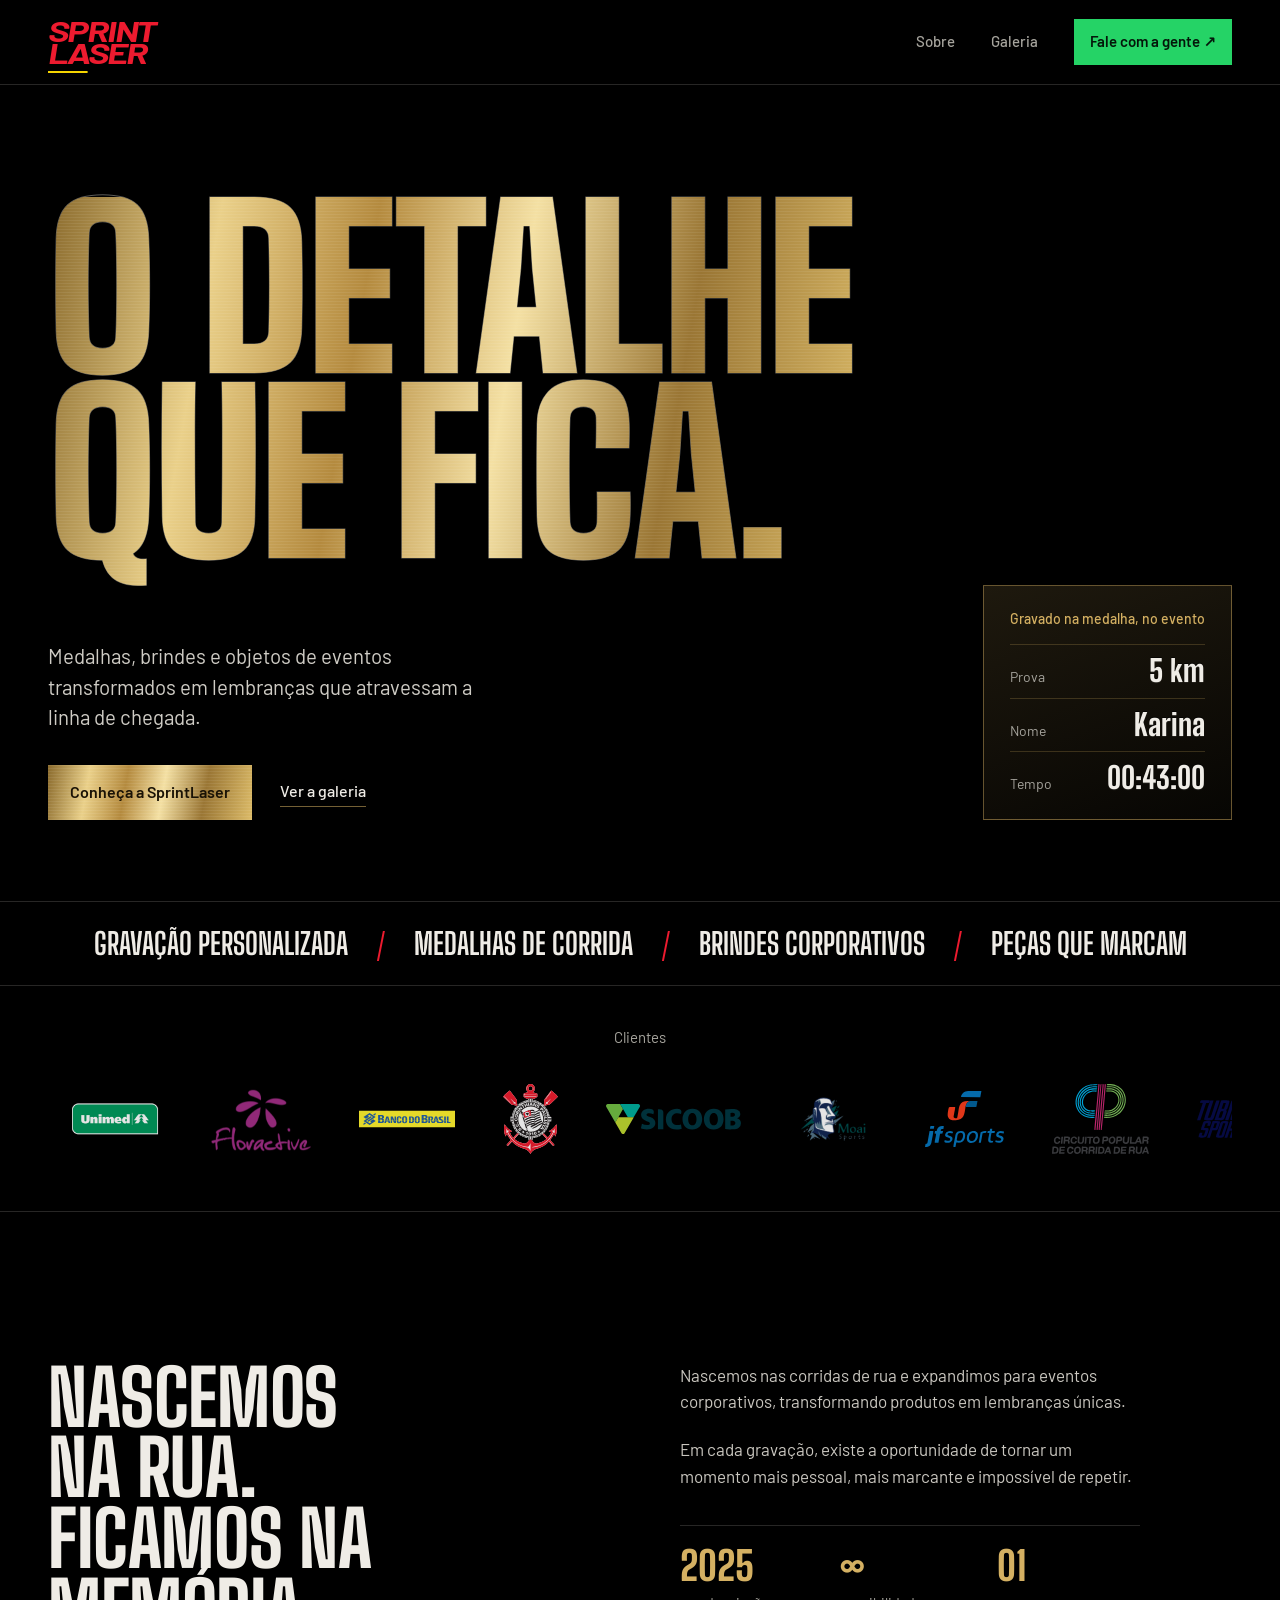
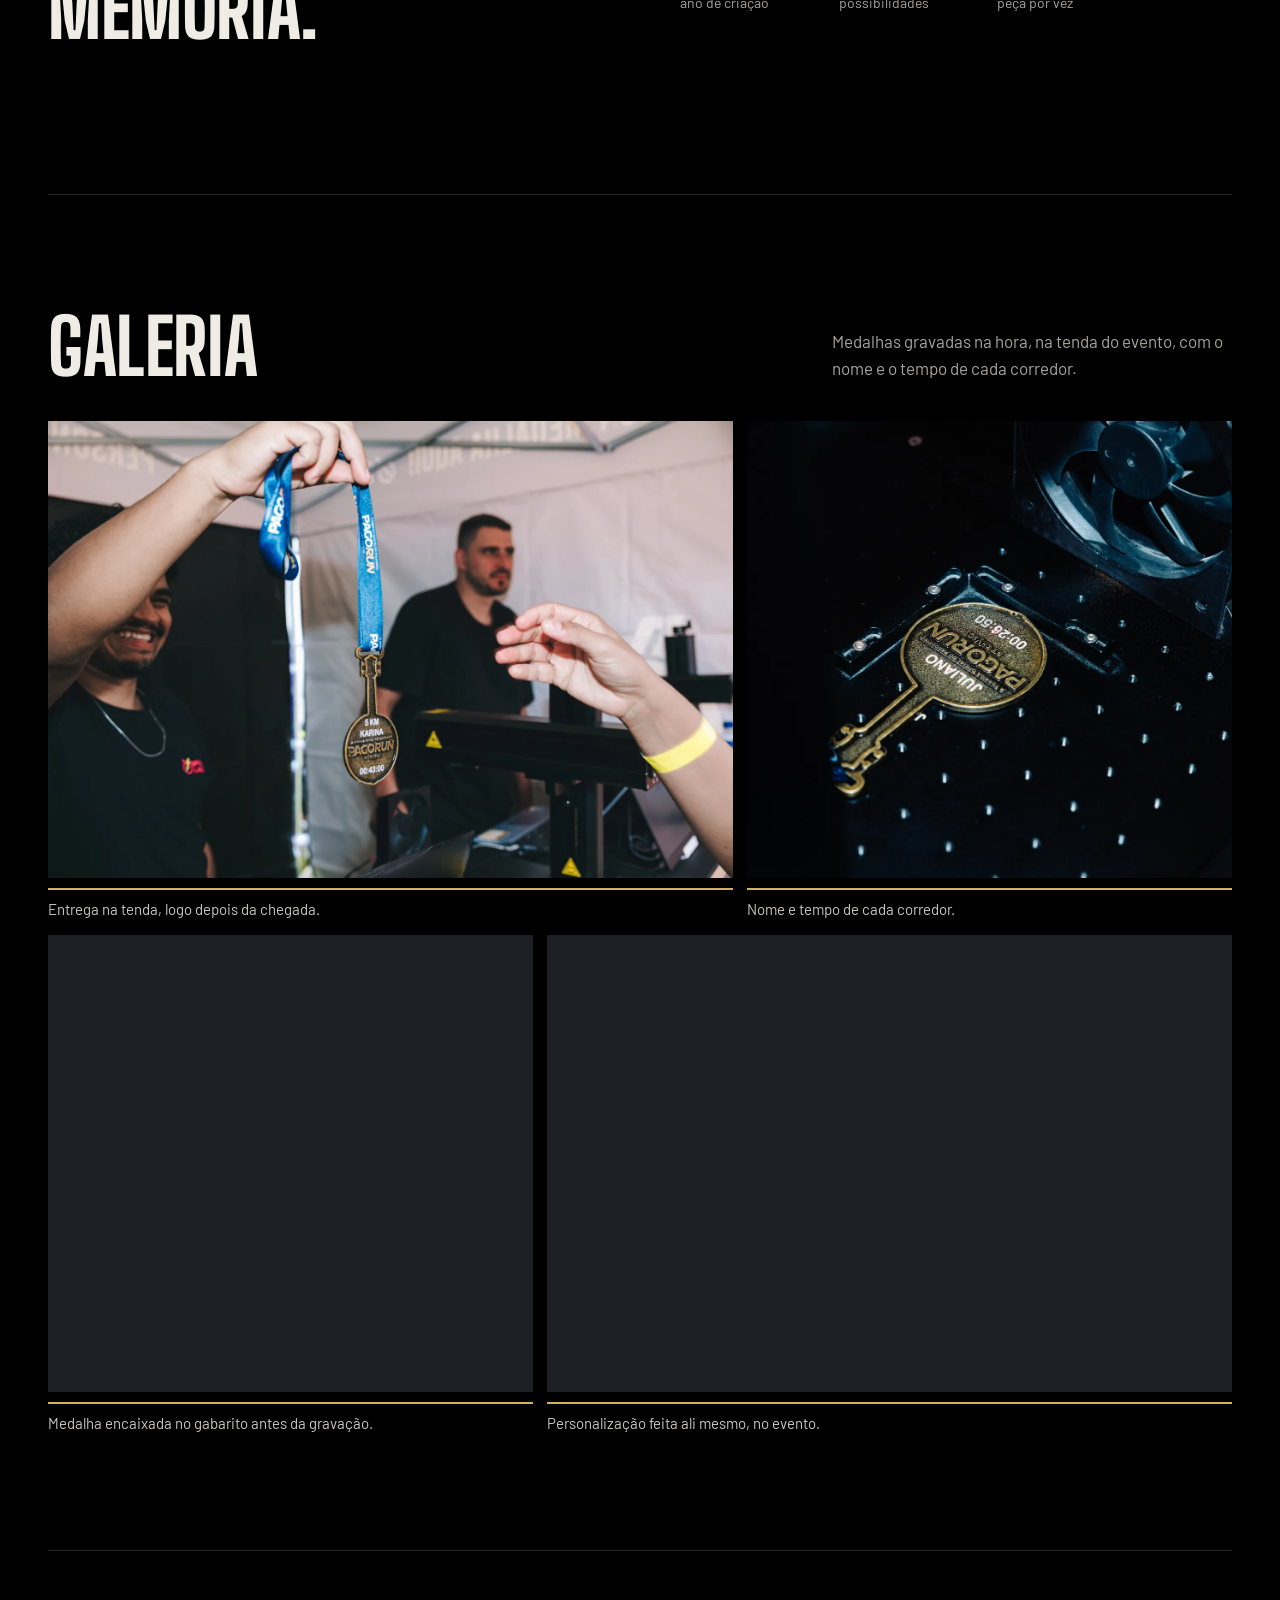
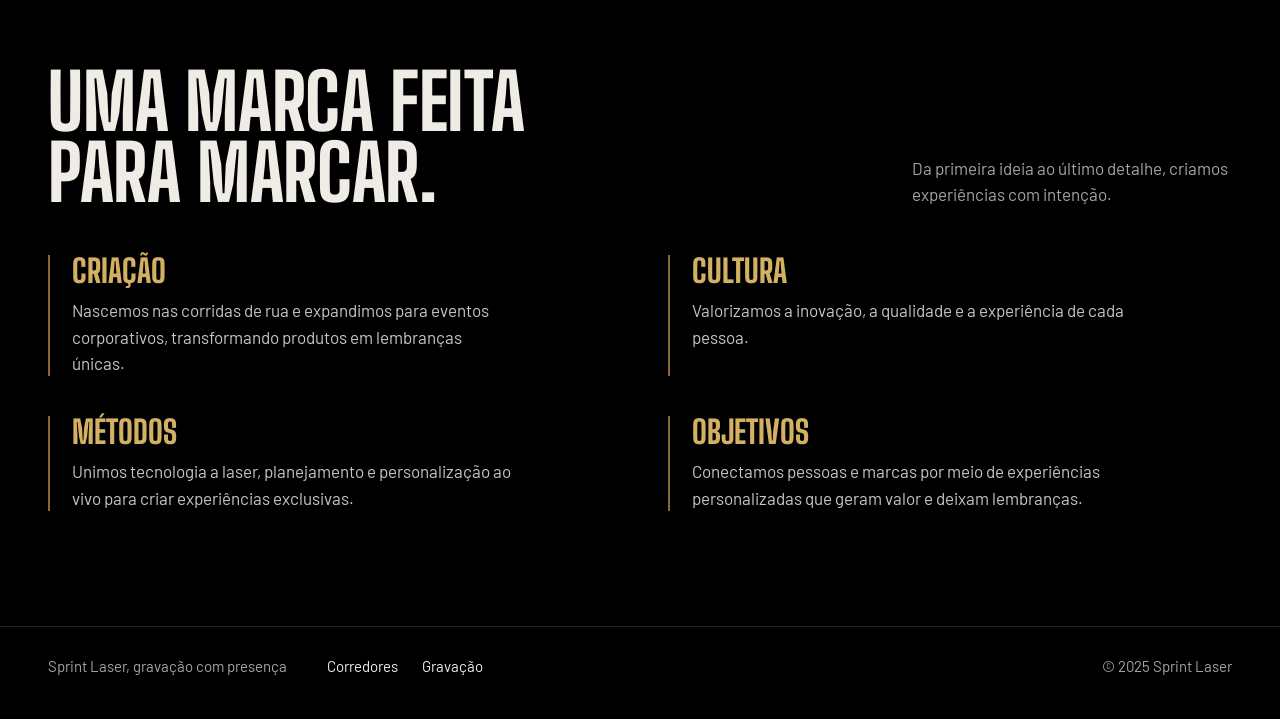
==== index.html @ 28b239d6 "Redesign visual do index com galeria e fundo de fotos - Nova direção visual (metal gravado, laser) c" ====
<!doctype html>
<html lang="pt-BR">
<head>
	<meta charset="UTF-8">
	<meta name="viewport" content="width=device-width, initial-scale=1.0">
	<title>Sprint Laser | Gravação que marca</title>
	<meta name="description" content="Gravação a laser para medalhas, brindes e eventos.">
	<meta name="theme-color" content="#000000">
	<link rel="preconnect" href="https://fonts.googleapis.com">
	<link rel="preconnect" href="https://fonts.gstatic.com" crossorigin>
	<link href="https://fonts.googleapis.com/css2?family=Barlow:ital,wght@0,400;0,500;0,600;1,700&family=Big+Shoulders+Display:wght@700;800;900&display=swap" rel="stylesheet">
	<link rel="stylesheet" href="assets/css/index.css">
</head>
<body>
	<div class="backdrop" aria-hidden="true">
		<img src="assets/img/galeria/03_sprint.webp" srcset="assets/img/galeria/03_sprint-800.webp 800w, assets/img/galeria/03_sprint.webp 1600w" sizes="100vw" alt="" fetchpriority="high">
		<img src="assets/img/galeria/01_sprint.webp" srcset="assets/img/galeria/01_sprint-800.webp 800w, assets/img/galeria/01_sprint.webp 1600w" sizes="100vw" alt="" fetchpriority="low">
		<img src="assets/img/galeria/02_sprint.webp" srcset="assets/img/galeria/02_sprint-800.webp 800w, assets/img/galeria/02_sprint.webp 1600w" sizes="100vw" alt="" fetchpriority="low">
		<img src="assets/img/galeria/04_sprint.webp" srcset="assets/img/galeria/04_sprint-800.webp 800w, assets/img/galeria/04_sprint.webp 1600w" sizes="100vw" alt="" fetchpriority="low">
	</div>

	<div class="page">
		<div class="topbar-wrap">
			<header class="shell topbar">
				<a class="brand" href="#top" aria-label="Sprint Laser"><span class="brand-name">SPRINT<br>LASER</span></a>
				<nav class="nav" aria-label="Navegação principal">
					<a href="#processo" class="nav-sobre">Sobre</a>
					<a href="#galeria">Galeria</a>
					<a href="https://wa.me/5511939107205?text=Ol%C3%A1%2C%20gostaria%20de%20conhecer%20melhor%20os%20servi%C3%A7os%20da%20Sprint%20Laser." class="nav-cta" target="_blank" rel="noopener noreferrer">Fale com a gente <span>↗</span></a>
				</nav>
			</header>
		</div>

		<main id="top">
			<section class="shell hero">
				<h1 class="etch">
					<span class="etch-base">O detalhe<br>que fica.</span>
					<span class="etch-fill" aria-hidden="true">O detalhe<br>que fica.</span>
					<span class="etch-beam" aria-hidden="true"></span>
				</h1>
				<div class="hero-text">
					<p class="hero-copy">Medalhas, brindes e objetos de eventos transformados em lembranças que atravessam a linha de chegada.</p>
					<div class="hero-actions">
						<a class="button" href="#processo">Conheça a SprintLaser</a>
						<a class="text-link" href="#galeria">Ver a galeria</a>
					</div>
				</div>
				<figure class="plate">
					<figcaption>Gravado na medalha, no evento</figcaption>
					<dl>
						<div><dt>Prova</dt><dd>5 km</dd></div>
						<div><dt>Nome</dt><dd>Karina</dd></div>
						<div><dt>Tempo</dt><dd>00:43:00</dd></div>
					</dl>
				</figure>
			</section>

			<div class="ticker" aria-hidden="true">
				<span>Gravação personalizada</span><b>/</b><span>Medalhas de corrida</span><b>/</b><span>Brindes corporativos</span><b>/</b><span>Peças que marcam</span>
			</div>

			<section class="partners" aria-label="Clientes Sprint Laser">
				<div class="shell">
					<p class="partners-label">Clientes</p>
					<div class="partner-list" data-partners-track>
						<img src="assets/Unimed.png" alt="Unimed">
						<img src="assets/Floractive.png" alt="Floractive">
						<img src="assets/Banco do Brasil.svg" alt="Banco do Brasil">
						<img src="assets/Corinthians.svg" alt="Corinthians">
						<img src="assets/Sicoob.svg" alt="Sicoob">
						<img src="assets/Moai Sports.png" alt="Moai Sports">
						<img src="assets/JF SPORTS.svg" alt="JF Sports">
						<img src="assets/CIRCUITO POPULAR.svg" alt="Circuito Popular de Rua">
						<img src="assets/TUBIG SPORTS.svg" alt="TUBIG Sports">
						<img src="assets/SONDA.svg" alt="Sonda">
					</div>
				</div>
			</section>

			<section class="shell intro" id="processo">
				<div><h2>Nascemos na rua. Ficamos na memória.</h2></div>
				<div class="intro-text"><p>Nascemos nas corridas de rua e expandimos para eventos corporativos, transformando produtos em lembranças únicas.</p><p>Em cada gravação, existe a oportunidade de tornar um momento mais pessoal, mais marcante e impossível de repetir.</p><div class="specs"><div><strong>2025</strong><span>ano de criação</span></div><div><strong>∞</strong><span>possibilidades</span></div><div><strong>01</strong><span>peça por vez</span></div></div></div>
			</section>

			<section class="shell gallery" id="galeria" aria-labelledby="galeria-titulo">
				<div class="gallery-heading">
					<h2 id="galeria-titulo">Galeria</h2>
					<p>Medalhas gravadas na hora, na tenda do evento, com o nome e o tempo de cada corredor.</p>
				</div>
				<ul class="gallery-grid">
					<li class="gallery-item">
						<figure>
							<div class="frame"><img src="assets/img/galeria/01_sprint.webp" srcset="assets/img/galeria/01_sprint-800.webp 800w, assets/img/galeria/01_sprint.webp 1600w" sizes="(max-width: 720px) 100vw, (max-width: 960px) 50vw, 720px" width="1600" height="1067" loading="lazy" decoding="async" alt="Pessoa sorri e ergue uma medalha da Pagorun gravada com 5 km, o nome Karina e o tempo 00:43:00, enquanto outra mão se estende para recebê-la na tenda de gravação"></div>
							<figcaption>Entrega na tenda, logo depois da chegada.</figcaption>
						</figure>
					</li>
					<li class="gallery-item">
						<figure>
							<div class="frame"><img src="assets/img/galeria/02_sprint.webp" srcset="assets/img/galeria/02_sprint-800.webp 800w, assets/img/galeria/02_sprint.webp 1600w" sizes="(max-width: 720px) 100vw, (max-width: 960px) 50vw, 520px" width="1600" height="1067" loading="lazy" decoding="async" alt="Medalha dourada da Pagorun gravada com o nome Juliano e o tempo de prova, fixada sobre a mesa preta da máquina de gravação a laser"></div>
							<figcaption>Nome e tempo de cada corredor.</figcaption>
						</figure>
					</li>
					<li class="gallery-item">
						<figure>
							<div class="frame"><img src="assets/img/galeria/03_sprint.webp" srcset="assets/img/galeria/03_sprint-800.webp 800w, assets/img/galeria/03_sprint.webp 1600w" sizes="(max-width: 720px) 100vw, (max-width: 960px) 50vw, 520px" width="1600" height="1067" loading="lazy" decoding="async" alt="Mãos encaixam uma medalha da Pagorun no gabarito da máquina de gravação a laser"></div>
							<figcaption>Medalha encaixada no gabarito antes da gravação.</figcaption>
						</figure>
					</li>
					<li class="gallery-item">
						<figure>
							<div class="frame"><img src="assets/img/galeria/04_sprint.webp" srcset="assets/img/galeria/04_sprint-800.webp 800w, assets/img/galeria/04_sprint.webp 1600w" sizes="(max-width: 720px) 100vw, (max-width: 960px) 50vw, 720px" width="1600" height="1067" loading="lazy" decoding="async" alt="Pessoa sorrindo mostra para a câmera uma medalha da Pagorun gravada com 5 km e Niver Juh, em frente à tenda de personalização de medalhas"></div>
							<figcaption>Personalização feita ali mesmo, no evento.</figcaption>
						</figure>
					</li>
				</ul>
			</section>

			<section class="shell values" id="cultura">
				<div class="values-heading"><div><h2>Uma marca feita<br>para marcar.</h2></div><p>Da primeira ideia ao último detalhe, criamos experiências com intenção.</p></div>
				<div class="values-grid">
					<article class="value-item"><h3>Criação</h3><p>Nascemos nas corridas de rua e expandimos para eventos corporativos, transformando produtos em lembranças únicas.</p></article>
					<article class="value-item"><h3>Cultura</h3><p>Valorizamos a inovação, a qualidade e a experiência de cada pessoa.</p></article>
					<article class="value-item"><h3>Métodos</h3><p>Unimos tecnologia a laser, planejamento e personalização ao vivo para criar experiências exclusivas.</p></article>
					<article class="value-item"><h3>Objetivos</h3><p>Conectamos pessoas e marcas por meio de experiências personalizadas que geram valor e deixam lembranças.</p></article>
				</div>
			</section>
		</main>

		<footer id="contato"><div class="shell"><div class="footer-main"><span>Sprint Laser, gravação com presença</span><nav class="footer-nav" aria-label="Outras páginas"><a href="cadastro.html">Corredores</a><a href="gravador.html">Gravação</a></nav></div><span>© 2025 Sprint Laser</span></div></footer>
	</div>
	<script>
		const partnersTrack = document.querySelector("[data-partners-track]");
		let partnerScroll = 0;

		const movePartners = () => {
			if (partnersTrack.scrollWidth > partnersTrack.clientWidth) {
				partnerScroll += 0.08;
				if (partnerScroll >= partnersTrack.scrollWidth - partnersTrack.clientWidth) partnerScroll = 0;
				partnersTrack.scrollLeft = partnerScroll;
			}
			requestAnimationFrame(movePartners);
		};

		movePartners();
	</script>
</body>
</html>
---- assets/css/index.css ----
/* Estilos exclusivos do index.html (cadastro.html e gravador.html têm CSS próprio). */
:root {
	--black: #000000;
	--steel: #1d2024;
	--paper: #efece6;
	--muted: #a6a49d;
	--line: rgba(239, 236, 230, 0.16);
	--brass: #d4b062;
	--brass-deep: #8a6a2c;
	--laser: #ed1b2f;
	--signal: #f5d400;
	--whatsapp: #25d366;

	--display: "Big Shoulders Display", "Arial Narrow", sans-serif;
	--body: "Barlow", system-ui, sans-serif;

	--brass-metal:
		repeating-linear-gradient(0deg, rgba(255, 255, 255, .07) 0 1px, transparent 1px 3px),
		linear-gradient(100deg, #8a6a2c 0%, #ead089 20%, #b48a3e 38%, #f4e0a3 56%, #9a7634 76%, #dcbb68 100%);

	--header-h: 84px;
	--gutter: clamp(16px, 4vw, 48px);
}

* { box-sizing: border-box; }
html { scroll-behavior: smooth; scroll-padding-top: var(--header-h); }
body {
	margin: 0;
	background: var(--black);
	color: var(--paper);
	font-family: var(--body);
	font-size: 17px;
	line-height: 1.55;
	overflow-x: hidden;
	-webkit-font-smoothing: antialiased;
}
img { display: block; max-width: 100%; }
a { color: inherit; text-decoration: none; }
:focus-visible { outline: 2px solid var(--brass); outline-offset: 4px; }
.shell { width: min(1240px, 100% - 2 * var(--gutter)); margin: 0 auto; }

/* Fundo: fotos em P&B passando devagar, com camada escura por cima */
.backdrop { inset: 0; overflow: hidden; pointer-events: none; position: fixed; z-index: 0; }
.backdrop img {
	animation: backdrop-cycle 32s linear infinite;
	filter: grayscale(1) contrast(1.08);
	height: 100%;
	inset: 0;
	object-fit: cover;
	opacity: 0;
	position: absolute;
	width: 100%;
	will-change: opacity, transform;
}
.backdrop img:nth-child(1) { animation-delay: -2s; }
.backdrop img:nth-child(2) { animation-delay: 6s; }
.backdrop img:nth-child(3) { animation-delay: 14s; }
.backdrop img:nth-child(4) { animation-delay: 22s; }
.backdrop::after {
	background:
		linear-gradient(180deg, rgba(0, 0, 0, .55) 0%, rgba(0, 0, 0, .78) 45%, rgba(0, 0, 0, .9) 100%),
		radial-gradient(120% 80% at 70% 20%, transparent 0%, rgba(0, 0, 0, .5) 100%);
	content: "";
	inset: 0;
	position: absolute;
}
@keyframes backdrop-cycle {
	0% { opacity: 0; transform: scale(1.08); }
	6% { opacity: 1; }
	25% { opacity: 1; }
	33% { opacity: 0; transform: scale(1); }
	100% { opacity: 0; transform: scale(1); }
}
.page { position: relative; z-index: 1; }

/* Topo */
.topbar-wrap {
	backdrop-filter: blur(10px);
	-webkit-backdrop-filter: blur(10px);
	background: rgba(0, 0, 0, .62);
	border-bottom: 1px solid var(--line);
	position: sticky;
	top: 0;
	z-index: 10;
}
.topbar { align-items: center; display: flex; gap: 24px; justify-content: space-between; min-height: var(--header-h); }
.brand { align-items: center; display: flex; flex: 0 0 auto; }
.brand-name {
	color: var(--laser);
	display: block;
	font-family: var(--body);
	font-size: 28px;
	font-style: italic;
	font-weight: 700;
	letter-spacing: -.05em;
	line-height: .8;
	position: relative;
	transform: scaleX(1.32);
	transform-origin: left center;
}
.brand-name::after { background: var(--signal); bottom: -8px; content: ""; height: 2px; left: 0; position: absolute; width: 30px; }
.nav { align-items: center; display: flex; gap: clamp(16px, 3vw, 36px); }
.nav a { color: var(--muted); font-size: 15px; font-weight: 500; transition: color .2s ease; }
.nav a:hover, .nav a[aria-current="true"] { color: var(--paper); }
.nav .nav-cta {
	background: var(--whatsapp);
	color: #04170a;
	font-weight: 600;
	padding: 11px 16px;
	transition: background .2s ease;
	white-space: nowrap;
}
.nav .nav-cta:hover { background: #5ee88c; color: #04170a; }

/* Hero */
.hero {
	align-content: end;
	display: grid;
	gap: 48px clamp(32px, 6vw, 96px);
	grid-template-columns: minmax(0, 1fr) auto;
	min-height: calc(100svh - var(--header-h));
	padding: clamp(56px, 10vh, 120px) 0 clamp(56px, 9vh, 104px);
}
.etch {
	font-family: var(--display);
	font-size: clamp(64px, 24vw, 220px);
	font-weight: 900;
	letter-spacing: -.01em;
	line-height: .84;
	margin: 0;
	position: relative;
	text-transform: uppercase;
	width: fit-content;
}
.etch-base, .etch-fill { padding-bottom: .12em; }
.etch-base { -webkit-text-stroke: 1px rgba(239, 236, 230, .38); color: transparent; display: block; }
.etch-fill {
	animation: etch 1.9s .35s cubic-bezier(.65, 0, .25, 1) both;
	background: var(--brass-metal);
	-webkit-background-clip: text;
	background-clip: text;
	color: transparent;
	inset: 0;
	position: absolute;
}
.etch-beam {
	animation: beam 1.9s .35s cubic-bezier(.65, 0, .25, 1) both;
	background: var(--laser);
	bottom: -3%;
	box-shadow: 0 0 14px 2px rgba(237, 27, 47, .85), 0 0 48px 8px rgba(237, 27, 47, .35);
	left: 0;
	position: absolute;
	top: -3%;
	width: 2px;
}
@keyframes etch { from { clip-path: inset(0 100% 0 0); } to { clip-path: inset(0 0 0 0); } }
@keyframes beam {
	0% { left: 0; opacity: 0; }
	6% { opacity: 1; }
	92% { opacity: 1; }
	100% { left: 100%; opacity: 0; }
}
.hero-text { grid-column: 1; max-width: 46ch; }
.hero-copy { color: #cfccc5; font-size: clamp(18px, 1.6vw, 21px); line-height: 1.5; margin: 0; }
.hero-actions { align-items: center; display: flex; flex-wrap: wrap; gap: 14px 28px; margin-top: 32px; }
.button {
	background: var(--brass-metal);
	color: #1a1306;
	display: inline-flex;
	font-size: 16px;
	font-weight: 600;
	padding: 15px 22px;
	transition: filter .2s ease;
}
.button:hover { filter: brightness(1.12); }
.text-link {
	border-bottom: 1px solid rgba(212, 176, 98, .55);
	color: var(--paper);
	font-size: 16px;
	font-weight: 500;
	padding-bottom: 2px;
	transition: border-color .2s ease;
}
.text-link:hover { border-color: var(--brass); }

/* Placa: exemplo do que vai gravado na medalha */
.plate {
	align-self: end;
	background: linear-gradient(160deg, rgba(212, 176, 98, .14), rgba(212, 176, 98, .03));
	border: 1px solid rgba(212, 176, 98, .45);
	grid-column: 2;
	grid-row: 1 / span 2;
	margin: 0;
	min-width: 230px;
	padding: 22px 26px 24px;
}
.plate figcaption { color: var(--brass); font-size: 14px; font-weight: 500; margin-bottom: 14px; }
.plate dl { display: grid; gap: 10px; margin: 0; }
.plate div { align-items: baseline; border-top: 1px solid rgba(212, 176, 98, .22); display: flex; justify-content: space-between; gap: 24px; padding-top: 10px; }
.plate dt { color: var(--muted); font-size: 14px; }
.plate dd {
	font-family: var(--display);
	font-size: 30px;
	font-variant-numeric: tabular-nums;
	font-weight: 800;
	line-height: 1;
	margin: 0;
	text-shadow: 0 1px 0 rgba(255, 255, 255, .08), 0 -1px 0 rgba(0, 0, 0, .7);
}

/* Faixa */
.ticker {
	background: rgba(0, 0, 0, .55);
	border-bottom: 1px solid var(--line);
	border-top: 1px solid var(--line);
	color: var(--paper);
	display: flex;
	flex-wrap: wrap;
	font-family: var(--display);
	font-size: clamp(20px, 2.4vw, 30px);
	font-weight: 700;
	gap: 6px 28px;
	justify-content: center;
	padding: 18px var(--gutter);
	text-transform: uppercase;
}
.ticker b { color: var(--laser); font-weight: 400; }

/* Clientes */
.partners { background: rgba(0, 0, 0, .7); border-bottom: 1px solid var(--line); padding: 40px 0 36px; }
.partners-label { color: var(--muted); font-size: 15px; margin: 0 0 22px; text-align: center; }
.partner-list { align-items: center; display: flex; flex-wrap: nowrap; gap: 24px 48px; justify-content: flex-start; overflow-x: auto; padding: 0 24px 8px; scrollbar-width: none; }
.partner-list::-webkit-scrollbar { display: none; }
.partner-list img { flex: 0 0 auto; height: 70px; max-width: 210px; mix-blend-mode: screen; object-fit: contain; opacity: .9; width: auto; }
.partner-list img:first-child,
.partner-list img:nth-child(3) { height: 96px; }
.partner-list img:nth-child(5) { height: 30px; }
.partner-list img:nth-child(6) { height: 88px; }
.partner-list img:nth-child(7) { height: 56px; }
.partner-list img:nth-child(9) { height: 46px; }
.partner-list img:nth-child(10) { height: 44px; }

/* Títulos de seção */
h2 {
	font-family: var(--display);
	font-size: clamp(44px, 6vw, 84px);
	font-weight: 800;
	letter-spacing: -.005em;
	line-height: .92;
	margin: 0;
	text-transform: uppercase;
}

/* Sobre */
.intro { display: grid; gap: 40px 80px; grid-template-columns: 1fr 1fr; padding: clamp(80px, 12vw, 150px) 0; }
.intro h2 { max-width: 9ch; }
.intro-text { color: #c9c6bf; max-width: 46ch; }
.intro-text p { margin: 0 0 22px; }
.specs { border-top: 1px solid var(--line); display: grid; gap: 16px; grid-template-columns: repeat(3, 1fr); margin-top: 36px; padding-top: 20px; }
.specs strong { color: var(--brass); display: block; font-family: var(--display); font-size: 40px; font-weight: 800; line-height: 1; }
.specs span { color: var(--muted); display: block; font-size: 14px; margin-top: 6px; }

/* Galeria */
.gallery { border-top: 1px solid var(--line); padding: clamp(64px, 9vw, 120px) 0; }
.gallery-heading { align-items: end; display: flex; flex-wrap: wrap; gap: 16px 48px; justify-content: space-between; margin-bottom: 40px; }
.gallery-heading p { color: var(--muted); margin: 0; max-width: 40ch; }
.gallery-grid { display: grid; gap: 14px; grid-template-columns: repeat(12, 1fr); list-style: none; margin: 0; padding: 0; }
.gallery-item { margin: 0; }
.gallery-item:nth-child(1), .gallery-item:nth-child(4) { grid-column: span 7; }
.gallery-item:nth-child(2), .gallery-item:nth-child(3) { grid-column: span 5; }
.gallery-item .frame { aspect-ratio: 3 / 2; background: var(--steel); overflow: hidden; }
.gallery-item:nth-child(2) .frame, .gallery-item:nth-child(3) .frame { aspect-ratio: auto; height: 100%; }
.gallery-item figure { display: grid; grid-template-rows: 1fr auto; height: 100%; margin: 0; }
.gallery-item img { height: 100%; object-fit: cover; width: 100%; }
.gallery-item figcaption { border-top: 2px solid var(--brass); color: #c9c6bf; font-size: 15px; margin-top: 10px; padding-top: 8px; }

/* Valores */
.values { border-top: 1px solid var(--line); padding: clamp(64px, 9vw, 120px) 0; }
.values-heading { align-items: end; display: flex; flex-wrap: wrap; gap: 16px 48px; justify-content: space-between; margin-bottom: 48px; }
.values-heading p { color: var(--muted); margin: 0; max-width: 32ch; }
.values-grid { display: grid; gap: 40px 56px; grid-template-columns: repeat(2, 1fr); }
.value-item { border-left: 2px solid var(--brass-deep); padding-left: 22px; }
.value-item h3 { color: var(--brass); font-family: var(--display); font-size: 32px; font-weight: 800; line-height: 1; margin: 0 0 10px; text-transform: uppercase; }
.value-item p { color: #c9c6bf; margin: 0; max-width: 44ch; }

/* Rodapé */
footer { background: rgba(0, 0, 0, .82); border-top: 1px solid var(--line); color: var(--muted); font-size: 15px; padding: 28px 0 40px; }
footer .shell { align-items: center; display: flex; flex-wrap: wrap; gap: 16px 32px; justify-content: space-between; }
.footer-main { align-items: center; display: flex; flex-wrap: wrap; gap: 14px 40px; }
.footer-nav { display: flex; gap: 24px; }
.footer-nav a { color: var(--paper); transition: color .2s ease; }
.footer-nav a:hover { color: var(--brass); }

/* Tablet */
@media (max-width: 960px) {
	.hero { grid-template-columns: 1fr; }
	.plate { grid-column: 1; grid-row: auto; justify-self: start; }
	.gallery-item:nth-child(n) { grid-column: span 6; }
	.gallery-item:nth-child(n) .frame { aspect-ratio: 4 / 5; height: auto; }
}

/* Celular */
@media (max-width: 720px) {
	:root { --header-h: 68px; }
	body { font-size: 16px; }
	.brand-name { font-size: 22px; transform: scaleX(1.28); }
	.brand-name::after { bottom: -6px; width: 24px; }
	.nav { gap: 18px; }
	.nav a { font-size: 14px; }
	.nav .nav-sobre { display: none; }
	.nav .nav-cta { padding: 9px 12px; }
	.hero { align-content: center; gap: 36px; }
	.plate { min-width: 0; width: 100%; }
	.ticker { flex-wrap: nowrap; gap: 18px; justify-content: flex-start; -webkit-mask-image: linear-gradient(90deg, #000 80%, transparent); mask-image: linear-gradient(90deg, #000 80%, transparent); overflow: hidden; white-space: nowrap; }
	.partner-list { gap: 22px 28px; padding: 0 0 6px; }
	.partner-list img { height: 64px; max-width: 170px; }
	.partner-list img:first-child,
	.partner-list img:nth-child(3) { height: 86px; }
	.partner-list img:nth-child(5) { height: 24px; }
	.partner-list img:nth-child(6) { height: 76px; }
	.partner-list img:nth-child(7) { height: 48px; }
	.partner-list img:nth-child(9) { height: 38px; }
	.partner-list img:nth-child(10) { height: 34px; }
	.intro { grid-template-columns: 1fr; }
	.gallery-grid { gap: 28px; }
	.gallery-item:nth-child(n) { grid-column: 1 / -1; }
	.gallery-item:nth-child(n) .frame { aspect-ratio: 3 / 2; }
	.values-grid { grid-template-columns: 1fr; gap: 32px; }
	footer .shell, .footer-main { align-items: flex-start; flex-direction: column; }
}

@media (max-width: 380px) {
	.nav .nav-cta span { display: none; }
}

/* Movimento reduzido: sem passagem de fotos e sem a animação do laser */
@media (prefers-reduced-motion: reduce) {
	html { scroll-behavior: auto; }
	.backdrop img { animation: none; opacity: 0; transform: none; }
	.backdrop img:first-child { opacity: 1; }
	.etch-fill { animation: none; }
	.etch-beam { animation: none; display: none; }
}
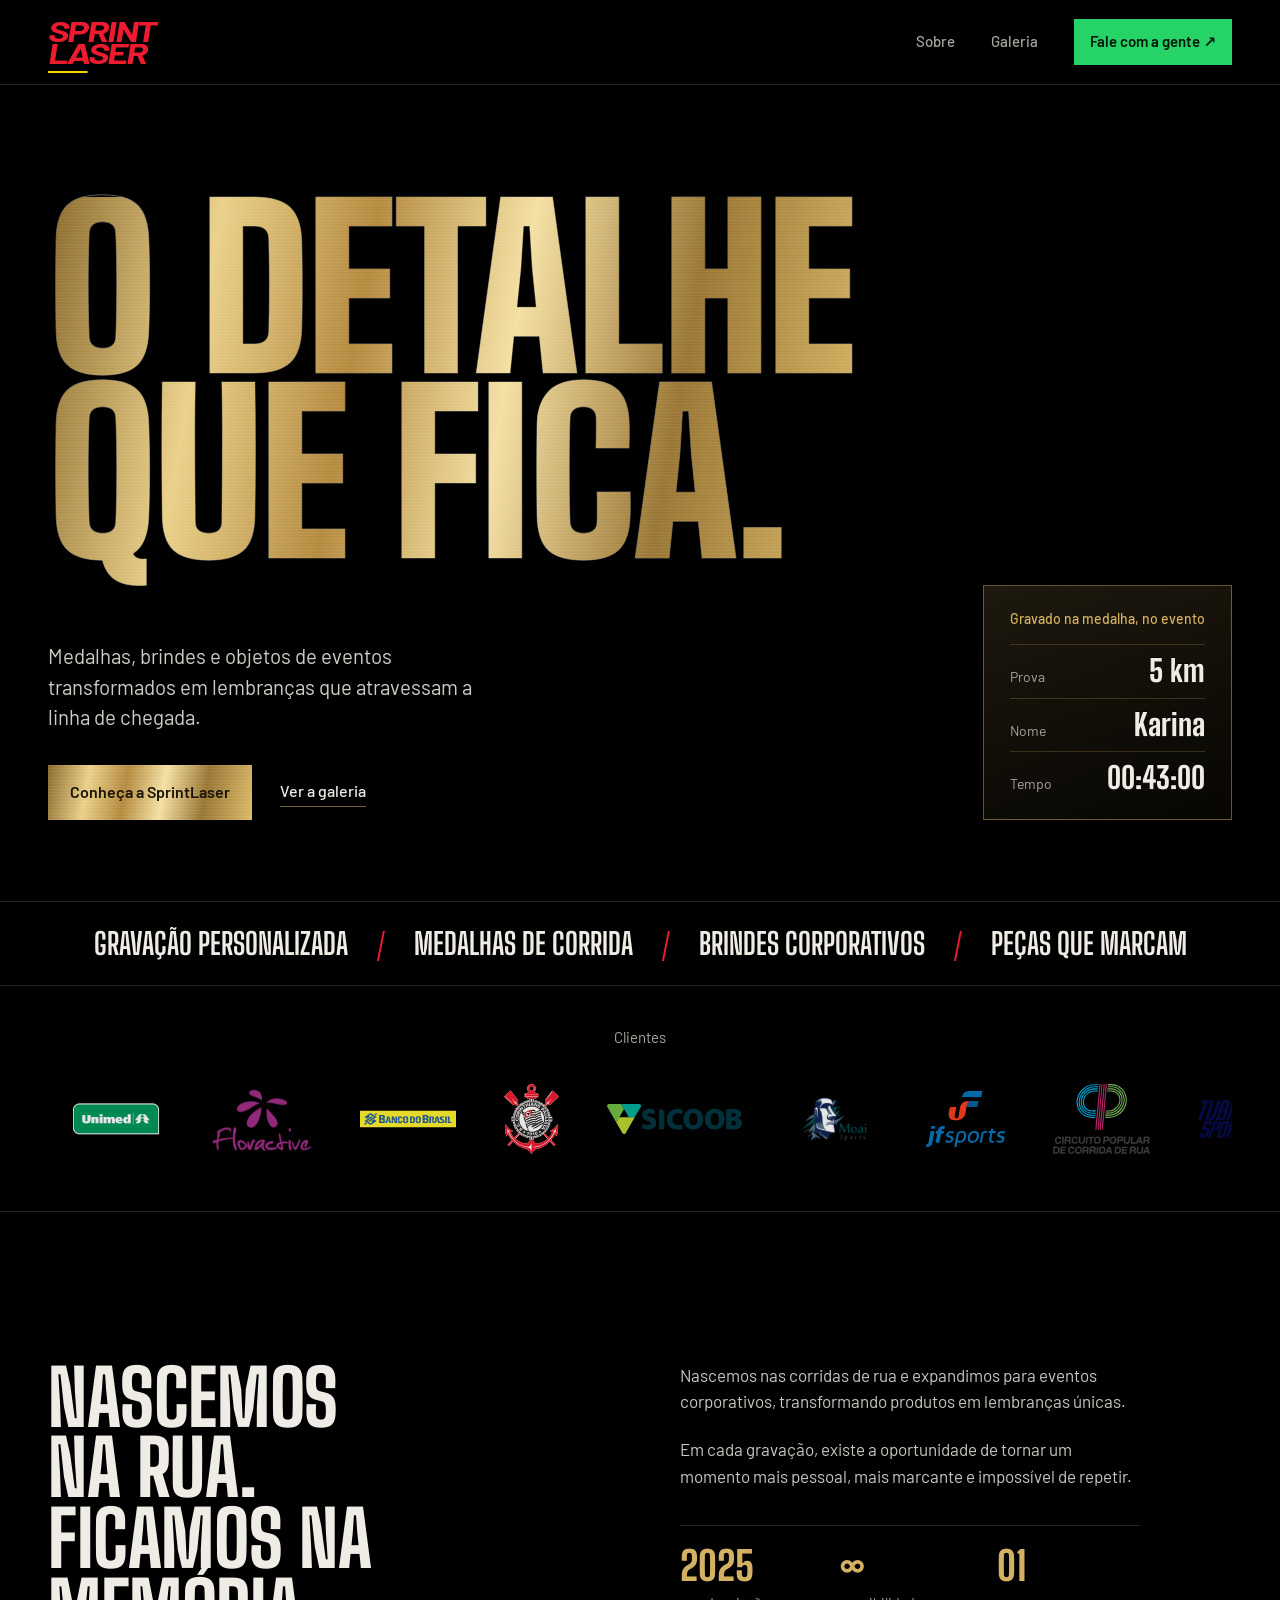
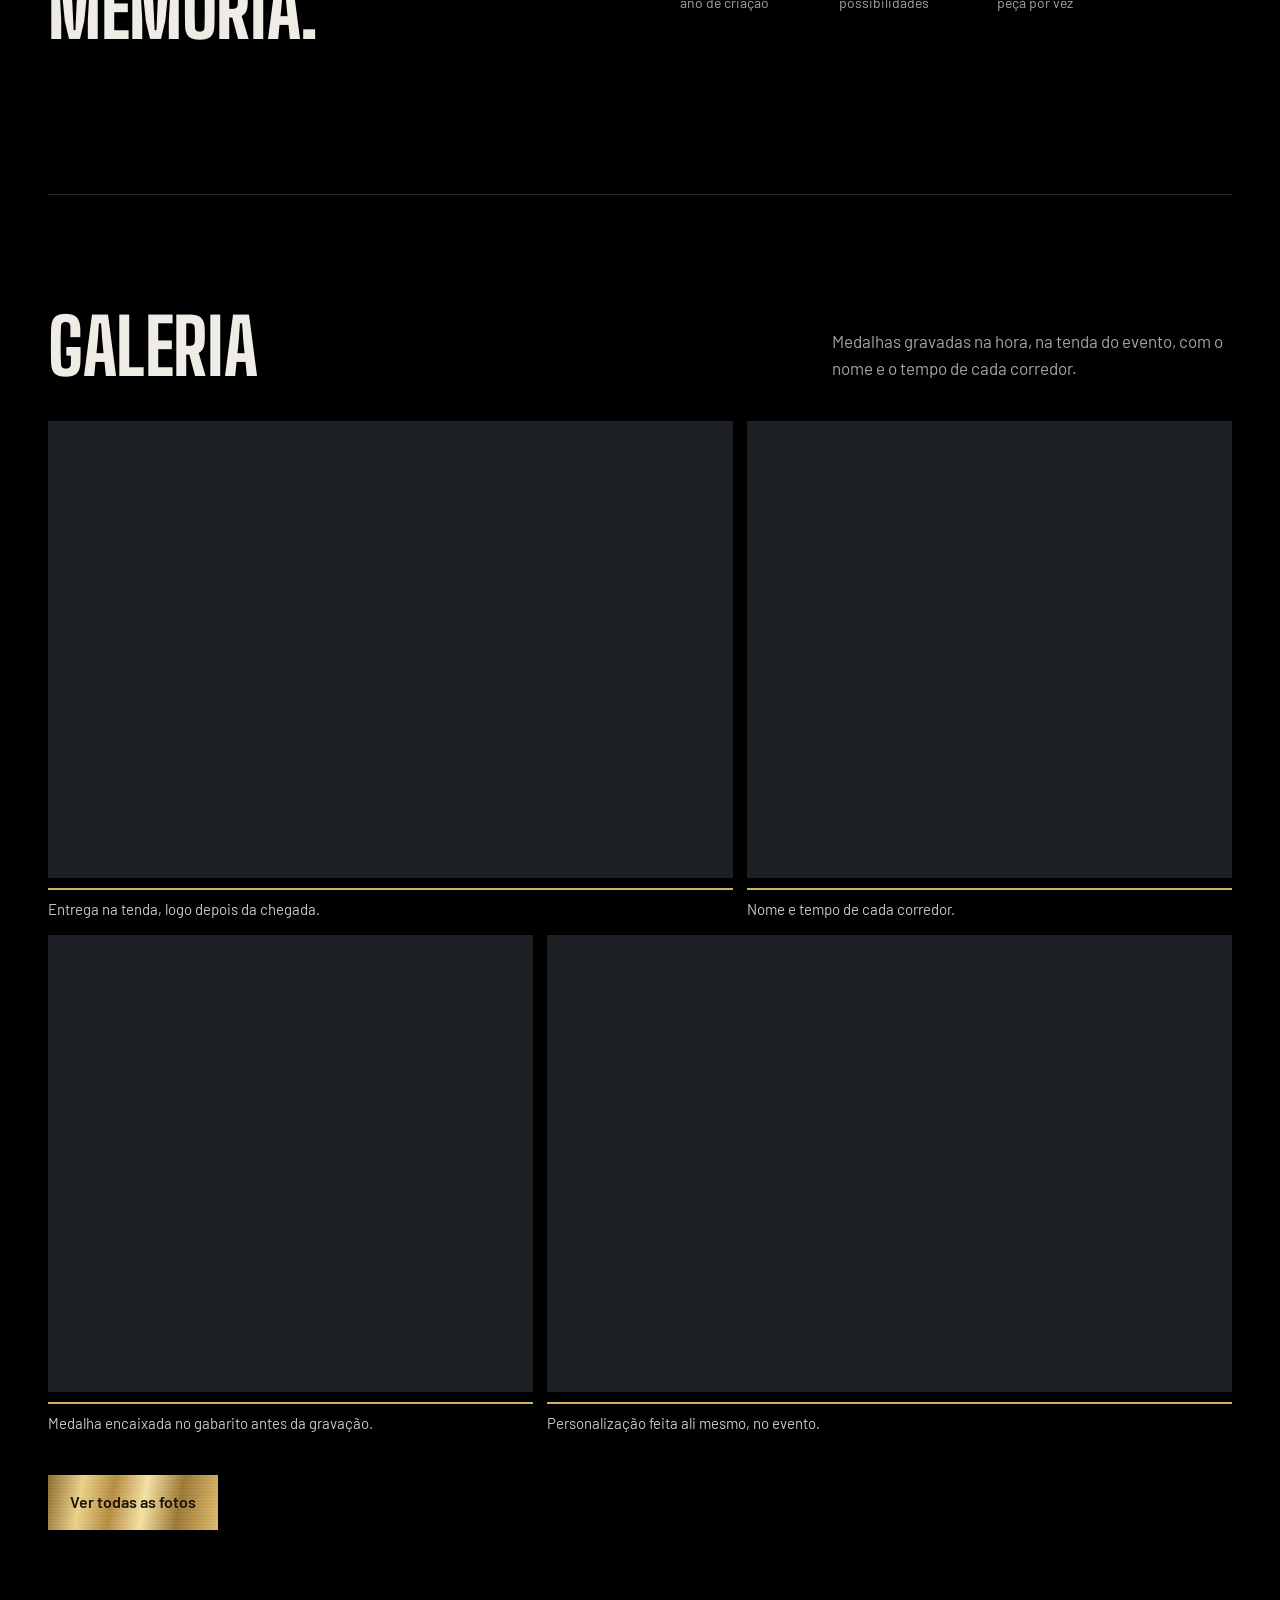
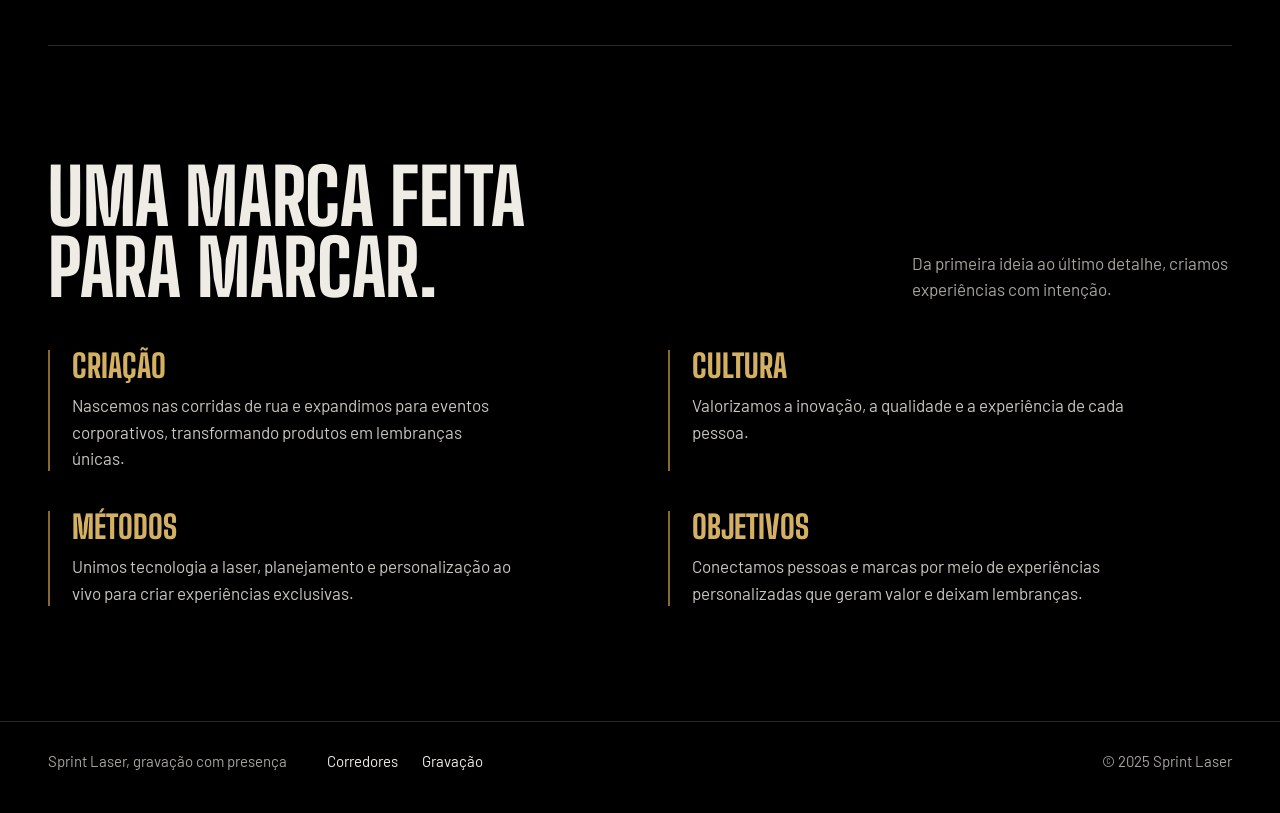
==== commit 141a6af0: "Cria a página galeria.html com lightbox - Nova galeria.html com o mesmo menu, fundo e rodapé do inde" ====
--- a/index.html
+++ b/index.html
@@ -9,7 +9,7 @@
 	<link rel="preconnect" href="https://fonts.googleapis.com">
 	<link rel="preconnect" href="https://fonts.gstatic.com" crossorigin>
 	<link href="https://fonts.googleapis.com/css2?family=Barlow:ital,wght@0,400;0,500;0,600;1,700&family=Big+Shoulders+Display:wght@700;800;900&display=swap" rel="stylesheet">
-	<link rel="stylesheet" href="assets/css/index.css">
+	<link rel="stylesheet" href="assets/css/site.css">
 </head>
 <body>
 	<div class="backdrop" aria-hidden="true">
@@ -25,7 +25,7 @@
 				<a class="brand" href="#top" aria-label="Sprint Laser"><span class="brand-name">SPRINT<br>LASER</span></a>
 				<nav class="nav" aria-label="Navegação principal">
 					<a href="#processo" class="nav-sobre">Sobre</a>
-					<a href="#galeria">Galeria</a>
+					<a href="galeria.html">Galeria</a>
 					<a href="https://wa.me/5511939107205?text=Ol%C3%A1%2C%20gostaria%20de%20conhecer%20melhor%20os%20servi%C3%A7os%20da%20Sprint%20Laser." class="nav-cta" target="_blank" rel="noopener noreferrer">Fale com a gente <span>↗</span></a>
 				</nav>
 			</header>
@@ -113,6 +113,7 @@
 						</figure>
 					</li>
 				</ul>
+				<div class="gallery-more"><a class="button" href="galeria.html">Ver todas as fotos</a></div>
 			</section>
 
 			<section class="shell values" id="cultura">
--- a/assets/css/site.css
+++ b/assets/css/site.css
@@ -0,0 +1,400 @@
+/* Estilos das páginas do redesign (index.html e galeria.html). cadastro.html e gravador.html têm CSS próprio. */
+:root {
+	--black: #000000;
+	--steel: #1d2024;
+	--paper: #efece6;
+	--muted: #a6a49d;
+	--line: rgba(239, 236, 230, 0.16);
+	--brass: #d4b062;
+	--brass-deep: #8a6a2c;
+	--laser: #ed1b2f;
+	--signal: #f5d400;
+	--whatsapp: #25d366;
+
+	--display: "Big Shoulders Display", "Arial Narrow", sans-serif;
+	--body: "Barlow", system-ui, sans-serif;
+
+	--brass-metal:
+		repeating-linear-gradient(0deg, rgba(255, 255, 255, .07) 0 1px, transparent 1px 3px),
+		linear-gradient(100deg, #8a6a2c 0%, #ead089 20%, #b48a3e 38%, #f4e0a3 56%, #9a7634 76%, #dcbb68 100%);
+
+	--header-h: 84px;
+	--gutter: clamp(16px, 4vw, 48px);
+}
+
+* { box-sizing: border-box; }
+html { scroll-behavior: smooth; scroll-padding-top: var(--header-h); }
+body {
+	margin: 0;
+	background: var(--black);
+	color: var(--paper);
+	font-family: var(--body);
+	font-size: 17px;
+	line-height: 1.55;
+	overflow-x: hidden;
+	-webkit-font-smoothing: antialiased;
+}
+img { display: block; max-width: 100%; }
+a { color: inherit; text-decoration: none; }
+:focus-visible { outline: 2px solid var(--brass); outline-offset: 4px; }
+.shell { width: min(1240px, 100% - 2 * var(--gutter)); margin: 0 auto; }
+
+/* Fundo: fotos em P&B passando devagar, com camada escura por cima */
+.backdrop { inset: 0; overflow: hidden; pointer-events: none; position: fixed; z-index: 0; }
+.backdrop img {
+	animation: backdrop-cycle 32s linear infinite;
+	filter: grayscale(1) contrast(1.08);
+	height: 100%;
+	inset: 0;
+	object-fit: cover;
+	opacity: 0;
+	position: absolute;
+	width: 100%;
+	will-change: opacity, transform;
+}
+.backdrop img:nth-child(1) { animation-delay: -2s; }
+.backdrop img:nth-child(2) { animation-delay: 6s; }
+.backdrop img:nth-child(3) { animation-delay: 14s; }
+.backdrop img:nth-child(4) { animation-delay: 22s; }
+.backdrop::after {
+	background:
+		linear-gradient(180deg, rgba(0, 0, 0, .55) 0%, rgba(0, 0, 0, .78) 45%, rgba(0, 0, 0, .9) 100%),
+		radial-gradient(120% 80% at 70% 20%, transparent 0%, rgba(0, 0, 0, .5) 100%);
+	content: "";
+	inset: 0;
+	position: absolute;
+}
+@keyframes backdrop-cycle {
+	0% { opacity: 0; transform: scale(1.08); }
+	6% { opacity: 1; }
+	25% { opacity: 1; }
+	33% { opacity: 0; transform: scale(1); }
+	100% { opacity: 0; transform: scale(1); }
+}
+.page { position: relative; z-index: 1; }
+
+/* Topo */
+.topbar-wrap {
+	backdrop-filter: blur(10px);
+	-webkit-backdrop-filter: blur(10px);
+	background: rgba(0, 0, 0, .62);
+	border-bottom: 1px solid var(--line);
+	position: sticky;
+	top: 0;
+	z-index: 10;
+}
+.topbar { align-items: center; display: flex; gap: 24px; justify-content: space-between; min-height: var(--header-h); }
+.brand { align-items: center; display: flex; flex: 0 0 auto; }
+.brand-name {
+	color: var(--laser);
+	display: block;
+	font-family: var(--body);
+	font-size: 28px;
+	font-style: italic;
+	font-weight: 700;
+	letter-spacing: -.05em;
+	line-height: .8;
+	position: relative;
+	transform: scaleX(1.32);
+	transform-origin: left center;
+}
+.brand-name::after { background: var(--signal); bottom: -8px; content: ""; height: 2px; left: 0; position: absolute; width: 30px; }
+.nav { align-items: center; display: flex; gap: clamp(16px, 3vw, 36px); }
+.nav a { color: var(--muted); font-size: 15px; font-weight: 500; transition: color .2s ease; }
+.nav a:hover, .nav a[aria-current="page"] { color: var(--paper); }
+.nav .nav-cta {
+	background: var(--whatsapp);
+	color: #04170a;
+	font-weight: 600;
+	padding: 11px 16px;
+	transition: background .2s ease;
+	white-space: nowrap;
+}
+.nav .nav-cta:hover { background: #5ee88c; color: #04170a; }
+
+/* Hero */
+.hero {
+	align-content: end;
+	display: grid;
+	gap: 48px clamp(32px, 6vw, 96px);
+	grid-template-columns: minmax(0, 1fr) auto;
+	min-height: calc(100svh - var(--header-h));
+	padding: clamp(56px, 10vh, 120px) 0 clamp(56px, 9vh, 104px);
+}
+.etch {
+	font-family: var(--display);
+	font-size: clamp(64px, 24vw, 220px);
+	font-weight: 900;
+	letter-spacing: -.01em;
+	line-height: .84;
+	margin: 0;
+	position: relative;
+	text-transform: uppercase;
+	width: fit-content;
+}
+.etch-base, .etch-fill { padding-bottom: .12em; }
+.etch-base { -webkit-text-stroke: 1px rgba(239, 236, 230, .38); color: transparent; display: block; }
+.etch-fill {
+	animation: etch 1.9s .35s cubic-bezier(.65, 0, .25, 1) both;
+	background: var(--brass-metal);
+	-webkit-background-clip: text;
+	background-clip: text;
+	color: transparent;
+	inset: 0;
+	position: absolute;
+}
+.etch-beam {
+	animation: beam 1.9s .35s cubic-bezier(.65, 0, .25, 1) both;
+	background: var(--laser);
+	bottom: -3%;
+	box-shadow: 0 0 14px 2px rgba(237, 27, 47, .85), 0 0 48px 8px rgba(237, 27, 47, .35);
+	left: 0;
+	position: absolute;
+	top: -3%;
+	width: 2px;
+}
+@keyframes etch { from { clip-path: inset(0 100% 0 0); } to { clip-path: inset(0 0 0 0); } }
+@keyframes beam {
+	0% { left: 0; opacity: 0; }
+	6% { opacity: 1; }
+	92% { opacity: 1; }
+	100% { left: 100%; opacity: 0; }
+}
+.hero-text { grid-column: 1; max-width: 46ch; }
+.hero-copy { color: #cfccc5; font-size: clamp(18px, 1.6vw, 21px); line-height: 1.5; margin: 0; }
+.hero-actions { align-items: center; display: flex; flex-wrap: wrap; gap: 14px 28px; margin-top: 32px; }
+.button {
+	background: var(--brass-metal);
+	color: #1a1306;
+	display: inline-flex;
+	font-size: 16px;
+	font-weight: 600;
+	padding: 15px 22px;
+	transition: filter .2s ease;
+}
+.button:hover { filter: brightness(1.12); }
+.text-link {
+	border-bottom: 1px solid rgba(212, 176, 98, .55);
+	color: var(--paper);
+	font-size: 16px;
+	font-weight: 500;
+	padding-bottom: 2px;
+	transition: border-color .2s ease;
+}
+.text-link:hover { border-color: var(--brass); }
+
+/* Placa: exemplo do que vai gravado na medalha */
+.plate {
+	align-self: end;
+	background: linear-gradient(160deg, rgba(212, 176, 98, .14), rgba(212, 176, 98, .03));
+	border: 1px solid rgba(212, 176, 98, .45);
+	grid-column: 2;
+	grid-row: 1 / span 2;
+	margin: 0;
+	min-width: 230px;
+	padding: 22px 26px 24px;
+}
+.plate figcaption { color: var(--brass); font-size: 14px; font-weight: 500; margin-bottom: 14px; }
+.plate dl { display: grid; gap: 10px; margin: 0; }
+.plate div { align-items: baseline; border-top: 1px solid rgba(212, 176, 98, .22); display: flex; justify-content: space-between; gap: 24px; padding-top: 10px; }
+.plate dt { color: var(--muted); font-size: 14px; }
+.plate dd {
+	font-family: var(--display);
+	font-size: 30px;
+	font-variant-numeric: tabular-nums;
+	font-weight: 800;
+	line-height: 1;
+	margin: 0;
+	text-shadow: 0 1px 0 rgba(255, 255, 255, .08), 0 -1px 0 rgba(0, 0, 0, .7);
+}
+
+/* Faixa */
+.ticker {
+	background: rgba(0, 0, 0, .55);
+	border-bottom: 1px solid var(--line);
+	border-top: 1px solid var(--line);
+	color: var(--paper);
+	display: flex;
+	flex-wrap: wrap;
+	font-family: var(--display);
+	font-size: clamp(20px, 2.4vw, 30px);
+	font-weight: 700;
+	gap: 6px 28px;
+	justify-content: center;
+	padding: 18px var(--gutter);
+	text-transform: uppercase;
+}
+.ticker b { color: var(--laser); font-weight: 400; }
+
+/* Clientes */
+.partners { background: rgba(0, 0, 0, .7); border-bottom: 1px solid var(--line); padding: 40px 0 36px; }
+.partners-label { color: var(--muted); font-size: 15px; margin: 0 0 22px; text-align: center; }
+.partner-list { align-items: center; display: flex; flex-wrap: nowrap; gap: 24px 48px; justify-content: flex-start; overflow-x: auto; padding: 0 24px 8px; scrollbar-width: none; }
+.partner-list::-webkit-scrollbar { display: none; }
+.partner-list img { flex: 0 0 auto; height: 70px; max-width: 210px; mix-blend-mode: screen; object-fit: contain; opacity: .9; width: auto; }
+.partner-list img:first-child,
+.partner-list img:nth-child(3) { height: 96px; }
+.partner-list img:nth-child(5) { height: 30px; }
+.partner-list img:nth-child(6) { height: 88px; }
+.partner-list img:nth-child(7) { height: 56px; }
+.partner-list img:nth-child(9) { height: 46px; }
+.partner-list img:nth-child(10) { height: 44px; }
+
+/* Títulos de seção */
+h2 {
+	font-family: var(--display);
+	font-size: clamp(44px, 6vw, 84px);
+	font-weight: 800;
+	letter-spacing: -.005em;
+	line-height: .92;
+	margin: 0;
+	text-transform: uppercase;
+}
+
+/* Sobre */
+.intro { display: grid; gap: 40px 80px; grid-template-columns: 1fr 1fr; padding: clamp(80px, 12vw, 150px) 0; }
+.intro h2 { max-width: 9ch; }
+.intro-text { color: #c9c6bf; max-width: 46ch; }
+.intro-text p { margin: 0 0 22px; }
+.specs { border-top: 1px solid var(--line); display: grid; gap: 16px; grid-template-columns: repeat(3, 1fr); margin-top: 36px; padding-top: 20px; }
+.specs strong { color: var(--brass); display: block; font-family: var(--display); font-size: 40px; font-weight: 800; line-height: 1; }
+.specs span { color: var(--muted); display: block; font-size: 14px; margin-top: 6px; }
+
+/* Galeria */
+.gallery { border-top: 1px solid var(--line); padding: clamp(64px, 9vw, 120px) 0; }
+.gallery-heading { align-items: end; display: flex; flex-wrap: wrap; gap: 16px 48px; justify-content: space-between; margin-bottom: 40px; }
+.gallery-heading p { color: var(--muted); margin: 0; max-width: 40ch; }
+.gallery-grid { display: grid; gap: 14px; grid-template-columns: repeat(12, 1fr); list-style: none; margin: 0; padding: 0; }
+.gallery-item { margin: 0; }
+.gallery-item:nth-child(1), .gallery-item:nth-child(4) { grid-column: span 7; }
+.gallery-item:nth-child(2), .gallery-item:nth-child(3) { grid-column: span 5; }
+.gallery-item .frame { aspect-ratio: 3 / 2; background: var(--steel); overflow: hidden; }
+.gallery-item:nth-child(2) .frame, .gallery-item:nth-child(3) .frame { aspect-ratio: auto; height: 100%; }
+.gallery-item figure { display: grid; grid-template-rows: 1fr auto; height: 100%; margin: 0; }
+.gallery-item img { height: 100%; object-fit: cover; width: 100%; }
+.gallery-item figcaption { border-top: 2px solid var(--brass); color: #c9c6bf; font-size: 15px; margin-top: 10px; padding-top: 8px; }
+.gallery-more { display: flex; justify-content: flex-start; margin-top: 40px; }
+
+/* Página galeria.html */
+.gallery-page { border-top: 0; min-height: calc(100svh - var(--header-h)); }
+.gallery-page h1 {
+	font-family: var(--display);
+	font-size: clamp(64px, 11vw, 160px);
+	font-weight: 900;
+	line-height: .86;
+	margin: 0;
+	text-transform: uppercase;
+}
+.photo-grid { display: grid; gap: 40px 20px; grid-template-columns: repeat(2, 1fr); list-style: none; margin: 0; padding: 0; }
+.photo-grid figure { margin: 0; }
+.photo-link { background: var(--steel); cursor: zoom-in; display: block; overflow: hidden; }
+.photo-link img { aspect-ratio: 3 / 2; height: auto; object-fit: cover; transition: transform .5s ease; width: 100%; }
+.photo-link:hover img { transform: scale(1.03); }
+.photo-grid figcaption { border-top: 2px solid var(--brass); color: #c9c6bf; font-size: 15px; margin-top: 10px; padding-top: 8px; }
+
+/* Lightbox (criado por assets/js/galeria.js) */
+html:has(.lightbox[open]) { overflow: hidden; }
+.lightbox {
+	background: transparent;
+	border: 0;
+	color: var(--paper);
+	height: 100%;
+	max-height: none;
+	max-width: none;
+	padding: 72px clamp(16px, 7vw, 96px) 24px;
+	width: 100%;
+}
+.lightbox[open] { align-items: center; display: flex; justify-content: center; }
+.lightbox::backdrop { background: rgba(0, 0, 0, .96); }
+.lightbox-figure { margin: 0; max-width: 100%; }
+.lightbox-img { height: auto; max-height: calc(100svh - 160px); max-width: 100%; object-fit: contain; width: auto; }
+.lightbox-caption { color: #c9c6bf; display: flex; font-size: 15px; gap: 24px; justify-content: space-between; margin-top: 12px; }
+.lightbox-count { color: var(--muted); flex: 0 0 auto; font-variant-numeric: tabular-nums; }
+.lightbox-btn {
+	background: rgba(0, 0, 0, .55);
+	border: 1px solid var(--line);
+	color: var(--paper);
+	cursor: pointer;
+	font: 500 15px/1 var(--body);
+	position: fixed;
+	transition: border-color .2s ease;
+}
+.lightbox-btn:hover { border-color: var(--paper); }
+.lightbox-close { padding: 12px 16px; right: var(--gutter); top: 16px; }
+.lightbox-prev, .lightbox-next { font-size: 34px; height: 56px; line-height: 0; top: 50%; translate: 0 -50%; width: 44px; }
+.lightbox-prev { left: 12px; }
+.lightbox-next { right: 12px; }
+
+/* Valores */
+.values { border-top: 1px solid var(--line); padding: clamp(64px, 9vw, 120px) 0; }
+.values-heading { align-items: end; display: flex; flex-wrap: wrap; gap: 16px 48px; justify-content: space-between; margin-bottom: 48px; }
+.values-heading p { color: var(--muted); margin: 0; max-width: 32ch; }
+.values-grid { display: grid; gap: 40px 56px; grid-template-columns: repeat(2, 1fr); }
+.value-item { border-left: 2px solid var(--brass-deep); padding-left: 22px; }
+.value-item h3 { color: var(--brass); font-family: var(--display); font-size: 32px; font-weight: 800; line-height: 1; margin: 0 0 10px; text-transform: uppercase; }
+.value-item p { color: #c9c6bf; margin: 0; max-width: 44ch; }
+
+/* Rodapé */
+footer { background: rgba(0, 0, 0, .82); border-top: 1px solid var(--line); color: var(--muted); font-size: 15px; padding: 28px 0 40px; }
+footer .shell { align-items: center; display: flex; flex-wrap: wrap; gap: 16px 32px; justify-content: space-between; }
+.footer-main { align-items: center; display: flex; flex-wrap: wrap; gap: 14px 40px; }
+.footer-nav { display: flex; gap: 24px; }
+.footer-nav a { color: var(--paper); transition: color .2s ease; }
+.footer-nav a:hover { color: var(--brass); }
+
+/* Tablet */
+@media (max-width: 960px) {
+	.hero { grid-template-columns: 1fr; }
+	.plate { grid-column: 1; grid-row: auto; justify-self: start; }
+	.gallery-item:nth-child(n) { grid-column: span 6; }
+	.gallery-item:nth-child(n) .frame { aspect-ratio: 4 / 5; height: auto; }
+}
+
+/* Celular */
+@media (max-width: 720px) {
+	:root { --header-h: 68px; }
+	body { font-size: 16px; }
+	.brand-name { font-size: 22px; transform: scaleX(1.28); }
+	.brand-name::after { bottom: -6px; width: 24px; }
+	.nav { gap: 18px; }
+	.nav a { font-size: 14px; }
+	.nav .nav-sobre { display: none; }
+	.nav .nav-cta { padding: 9px 12px; }
+	.hero { align-content: center; gap: 36px; }
+	.plate { min-width: 0; width: 100%; }
+	.ticker { flex-wrap: nowrap; gap: 18px; justify-content: flex-start; -webkit-mask-image: linear-gradient(90deg, #000 80%, transparent); mask-image: linear-gradient(90deg, #000 80%, transparent); overflow: hidden; white-space: nowrap; }
+	.partner-list { gap: 22px 28px; padding: 0 0 6px; }
+	.partner-list img { height: 64px; max-width: 170px; }
+	.partner-list img:first-child,
+	.partner-list img:nth-child(3) { height: 86px; }
+	.partner-list img:nth-child(5) { height: 24px; }
+	.partner-list img:nth-child(6) { height: 76px; }
+	.partner-list img:nth-child(7) { height: 48px; }
+	.partner-list img:nth-child(9) { height: 38px; }
+	.partner-list img:nth-child(10) { height: 34px; }
+	.intro { grid-template-columns: 1fr; }
+	.gallery-grid { gap: 28px; }
+	.gallery-item:nth-child(n) { grid-column: 1 / -1; }
+	.gallery-item:nth-child(n) .frame { aspect-ratio: 3 / 2; }
+	.photo-grid { grid-template-columns: 1fr; gap: 28px; }
+	.lightbox { padding: 64px 0 16px; }
+	.lightbox-prev, .lightbox-next { bottom: 16px; top: auto; translate: none; }
+	.lightbox-caption { padding: 0 64px 0 16px; }
+	.values-grid { grid-template-columns: 1fr; gap: 32px; }
+	footer .shell, .footer-main { align-items: flex-start; flex-direction: column; }
+}
+
+@media (max-width: 380px) {
+	.nav .nav-cta span { display: none; }
+}
+
+/* Movimento reduzido: sem passagem de fotos e sem a animação do laser */
+@media (prefers-reduced-motion: reduce) {
+	html { scroll-behavior: auto; }
+	.backdrop img { animation: none; opacity: 0; transform: none; }
+	.backdrop img:first-child { opacity: 1; }
+	.etch-fill { animation: none; }
+	.etch-beam { animation: none; display: none; }
+	.photo-link img { transition: none; }
+	.photo-link:hover img { transform: none; }
+}
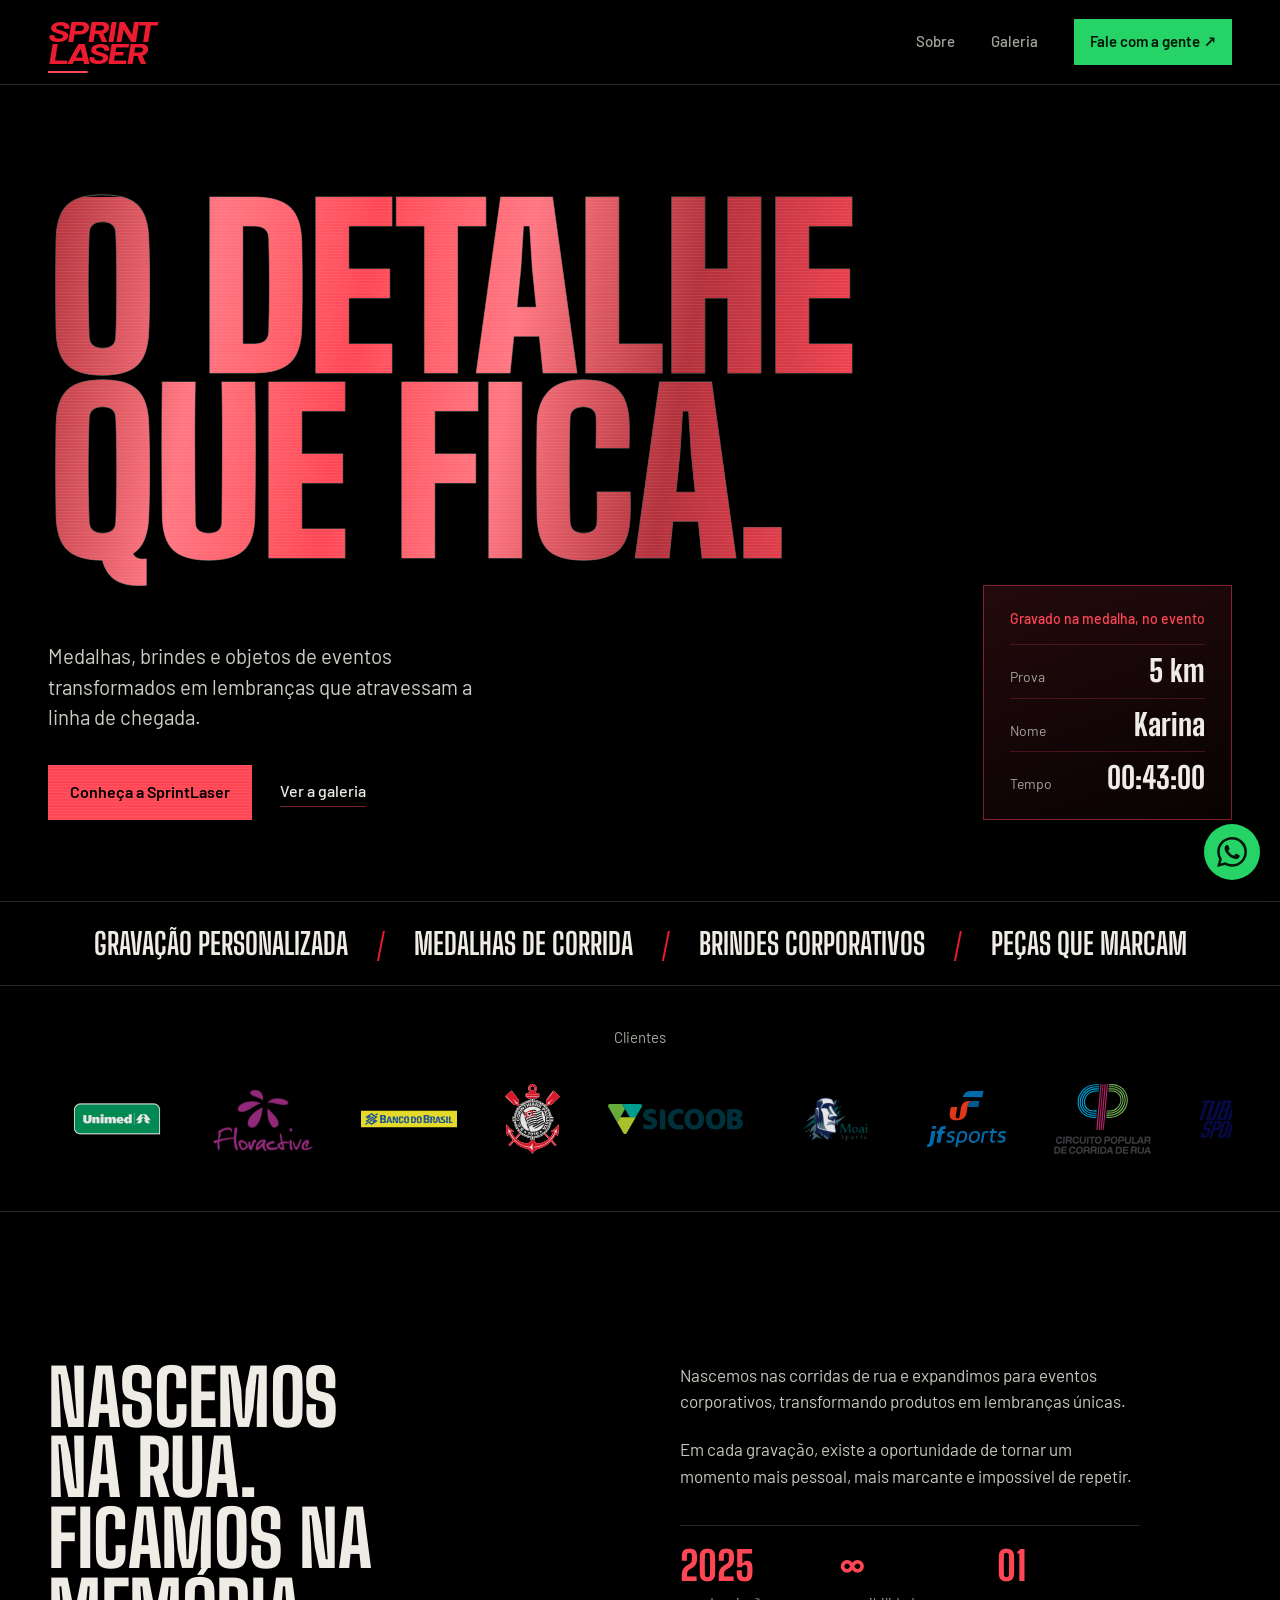
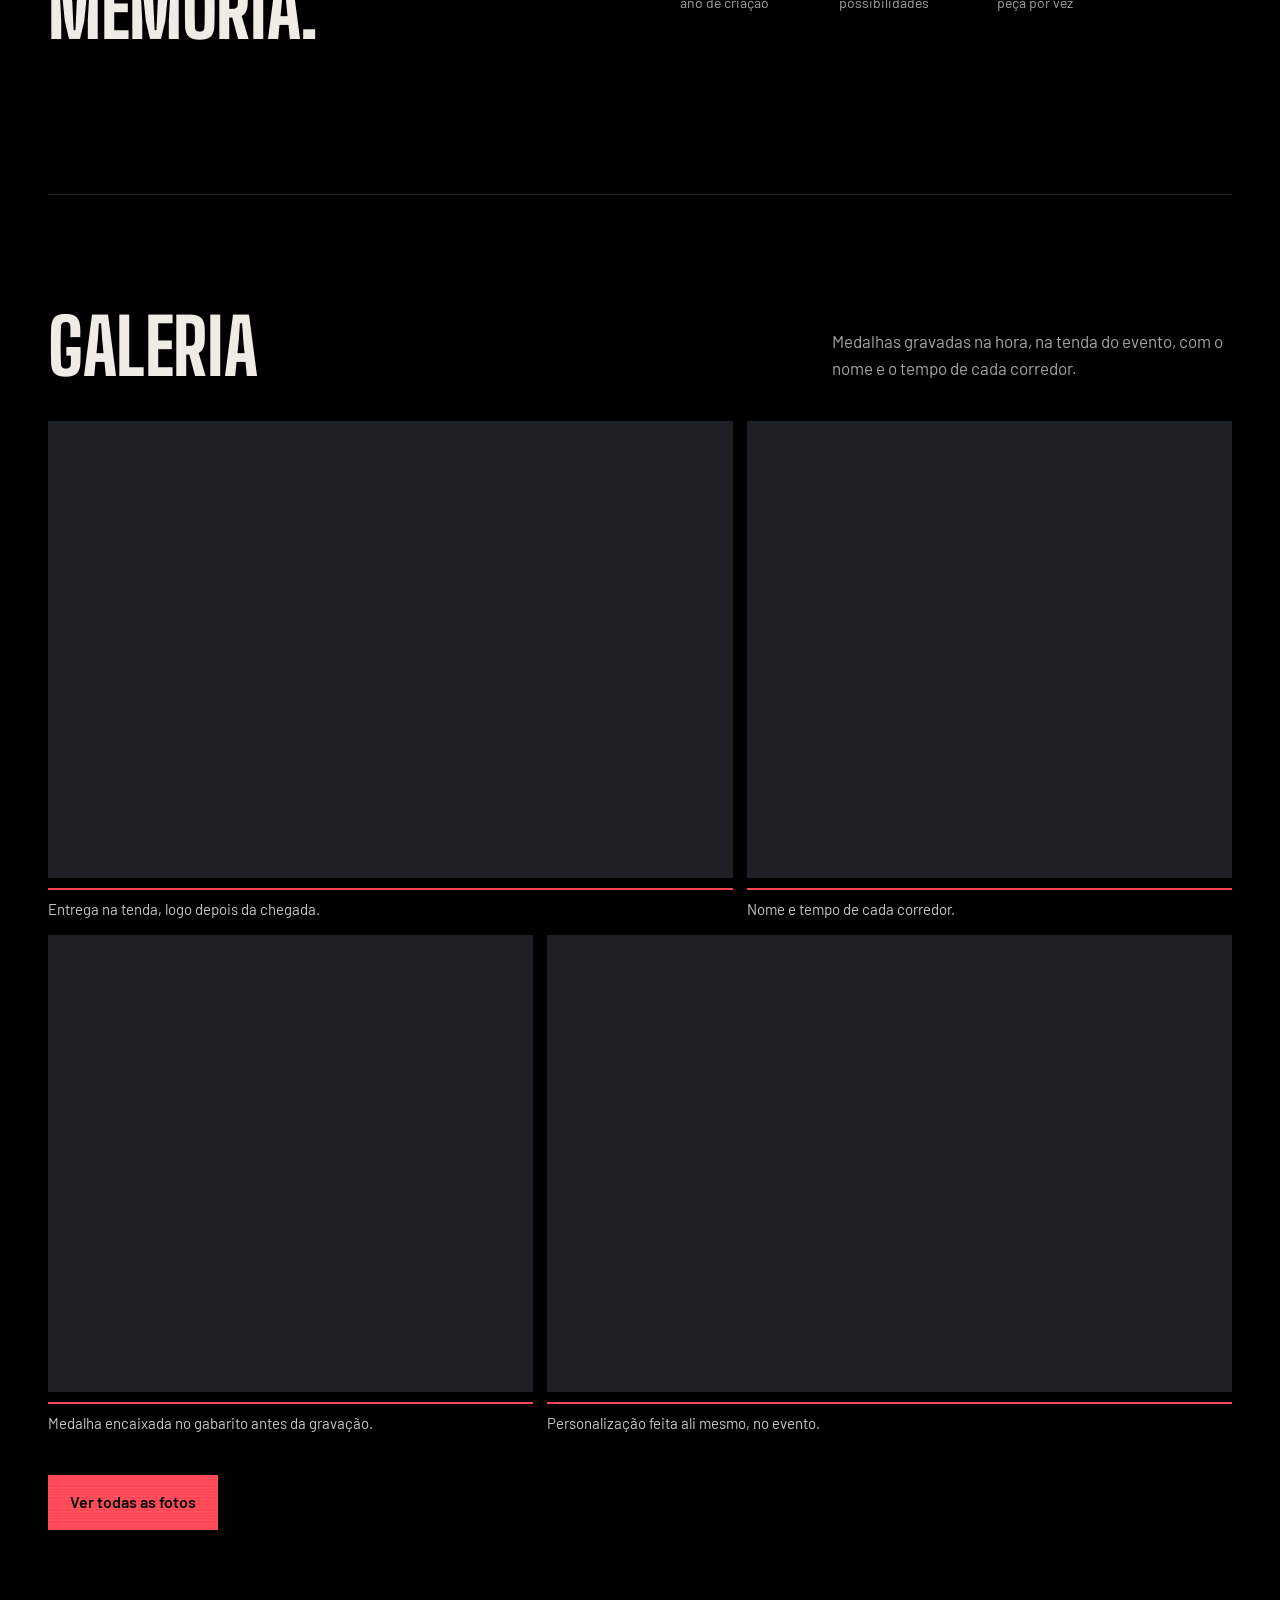
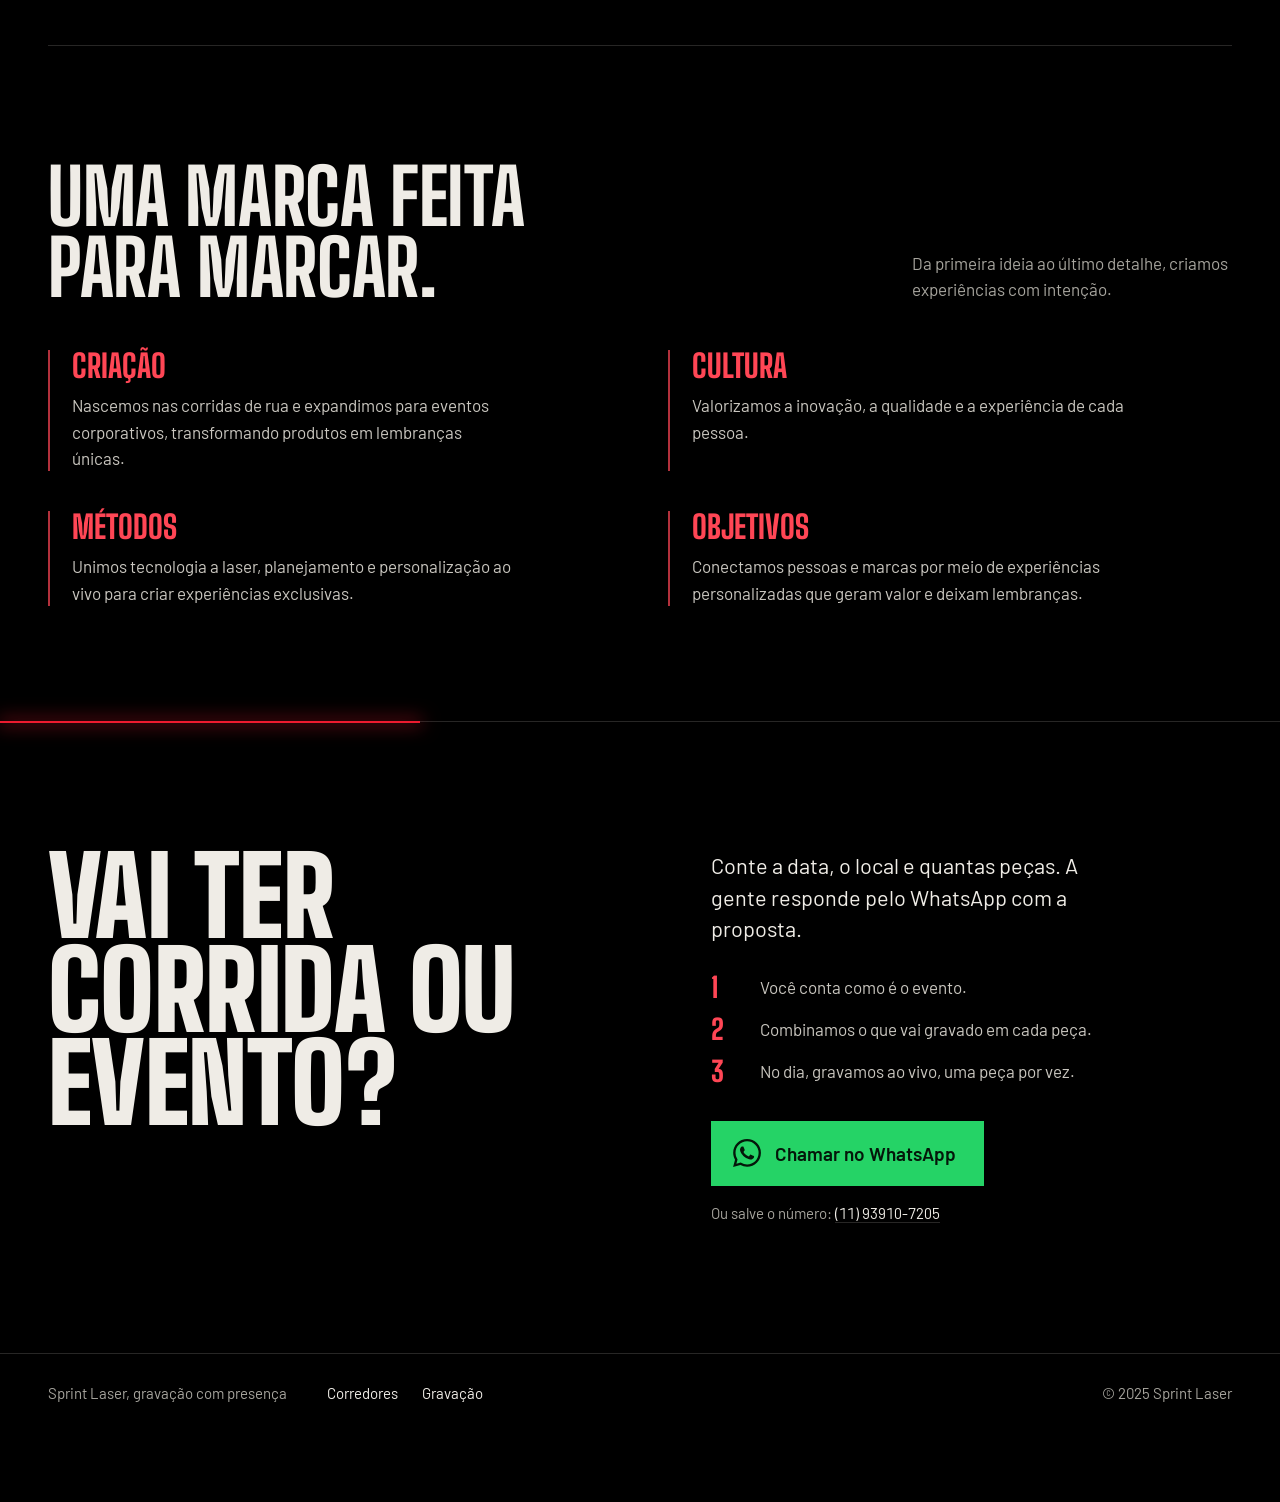
==== commit d7f917b4: "Redesenha o "Fale com a gente" e adiciona botão flutuante do WhatsApp - Nova seção de contato (#cont" ====
--- a/index.html
+++ b/index.html
@@ -12,6 +12,7 @@
 	<link rel="stylesheet" href="assets/css/site.css">
 </head>
 <body>
+	<svg width="0" height="0" style="position:absolute" aria-hidden="true" focusable="false"><symbol id="icone-whatsapp" viewBox="0 0 24 24"><path fill="currentColor" d="M17.472 14.382c-.297-.149-1.758-.867-2.03-.967-.273-.099-.471-.148-.67.15-.197.297-.767.966-.94 1.164-.173.199-.347.223-.644.075-.297-.15-1.255-.463-2.39-1.475-.883-.788-1.48-1.761-1.653-2.059-.173-.297-.018-.458.13-.606.134-.133.298-.347.446-.52.149-.174.198-.298.298-.497.099-.198.05-.371-.025-.52-.075-.149-.669-1.612-.916-2.207-.242-.579-.487-.5-.669-.51-.173-.008-.371-.01-.57-.01-.198 0-.52.074-.792.372-.272.297-1.04 1.016-1.04 2.479 0 1.462 1.065 2.875 1.213 3.074.149.198 2.096 3.2 5.077 4.487.709.306 1.262.489 1.694.625.712.227 1.36.195 1.871.118.571-.085 1.758-.719 2.006-1.413.248-.694.248-1.289.173-1.413-.074-.124-.272-.198-.57-.347m-5.421 7.403h-.004a9.87 9.87 0 0 1-5.031-1.378l-.361-.214-3.741.982.998-3.648-.235-.374a9.86 9.86 0 0 1-1.51-5.26c.001-5.45 4.436-9.884 9.888-9.884 2.64 0 5.122 1.03 6.988 2.898a9.825 9.825 0 0 1 2.893 6.994c-.003 5.45-4.437 9.884-9.885 9.884m8.413-18.297A11.815 11.815 0 0 0 12.05 0C5.495 0 .16 5.335.157 11.892c0 2.096.547 4.142 1.588 5.945L.057 24l6.305-1.654a11.882 11.882 0 0 0 5.683 1.448h.005c6.554 0 11.89-5.335 11.893-11.893a11.821 11.821 0 0 0-3.48-8.413Z"/></symbol></svg>
 	<div class="backdrop" aria-hidden="true">
 		<img src="assets/img/galeria/03_sprint.webp" srcset="assets/img/galeria/03_sprint-800.webp 800w, assets/img/galeria/03_sprint.webp 1600w" sizes="100vw" alt="" fetchpriority="high">
 		<img src="assets/img/galeria/01_sprint.webp" srcset="assets/img/galeria/01_sprint-800.webp 800w, assets/img/galeria/01_sprint.webp 1600w" sizes="100vw" alt="" fetchpriority="low">
@@ -125,10 +126,30 @@
 					<article class="value-item"><h3>Objetivos</h3><p>Conectamos pessoas e marcas por meio de experiências personalizadas que geram valor e deixam lembranças.</p></article>
 				</div>
 			</section>
+
+			<section class="contact" id="contato" aria-labelledby="contato-titulo">
+				<div class="shell contact-inner">
+					<h2 id="contato-titulo">Vai ter corrida ou evento?</h2>
+					<div class="contact-body">
+						<p class="contact-lead">Conte a data, o local e quantas peças. A gente responde pelo WhatsApp com a proposta.</p>
+						<ol class="contact-steps">
+							<li>Você conta como é o evento.</li>
+							<li>Combinamos o que vai gravado em cada peça.</li>
+							<li>No dia, gravamos ao vivo, uma peça por vez.</li>
+						</ol>
+						<a class="wa-button" href="https://wa.me/5511939107205?text=Ol%C3%A1%2C%20gostaria%20de%20conhecer%20melhor%20os%20servi%C3%A7os%20da%20Sprint%20Laser." target="_blank" rel="noopener noreferrer">
+							<svg aria-hidden="true" focusable="false"><use href="#icone-whatsapp"/></svg>
+							<span>Chamar no WhatsApp</span>
+						</a>
+						<p class="contact-phone">Ou salve o número: <a href="tel:+5511939107205">(11) 93910-7205</a></p>
+					</div>
+				</div>
+			</section>
 		</main>
 
-		<footer id="contato"><div class="shell"><div class="footer-main"><span>Sprint Laser, gravação com presença</span><nav class="footer-nav" aria-label="Outras páginas"><a href="cadastro.html">Corredores</a><a href="gravador.html">Gravação</a></nav></div><span>© 2025 Sprint Laser</span></div></footer>
+		<footer><div class="shell"><div class="footer-main"><span>Sprint Laser, gravação com presença</span><nav class="footer-nav" aria-label="Outras páginas"><a href="cadastro.html">Corredores</a><a href="gravador.html">Gravação</a></nav></div><span>© 2025 Sprint Laser</span></div></footer>
 	</div>
+	<a class="wa-float" href="https://wa.me/5511939107205?text=Ol%C3%A1%2C%20gostaria%20de%20conhecer%20melhor%20os%20servi%C3%A7os%20da%20Sprint%20Laser." target="_blank" rel="noopener noreferrer" aria-label="Falar com a Sprint Laser no WhatsApp"><svg aria-hidden="true" focusable="false"><use href="#icone-whatsapp"/></svg></a>
 	<script>
 		const partnersTrack = document.querySelector("[data-partners-track]");
 		let partnerScroll = 0;
--- a/assets/css/site.css
+++ b/assets/css/site.css
@@ -5,18 +5,23 @@
 	--paper: #efece6;
 	--muted: #a6a49d;
 	--line: rgba(239, 236, 230, 0.16);
-	--brass: #d4b062;
-	--brass-deep: #8a6a2c;
-	--laser: #ed1b2f;
-	--signal: #f5d400;
+	--laser: #ed1b2f; /* vermelho do logo e do feixe */
+
+	/* Cor de destaque: troque só esta linha para ajustar todo o site. Texto preto sobre ela (6,3:1). */
+	--cor-destaque: #ff4655;
+	--cor-destaque-escura: color-mix(in srgb, var(--cor-destaque) 70%, #000);
+	--cor-destaque-clara: color-mix(in srgb, var(--cor-destaque) 74%, #fff);
+	--cor-destaque-suave: color-mix(in srgb, var(--cor-destaque) 45%, transparent);
+	--texto-sobre-destaque: #000000;
 	--whatsapp: #25d366;
 
 	--display: "Big Shoulders Display", "Arial Narrow", sans-serif;
 	--body: "Barlow", system-ui, sans-serif;
 
-	--brass-metal:
-		repeating-linear-gradient(0deg, rgba(255, 255, 255, .07) 0 1px, transparent 1px 3px),
-		linear-gradient(100deg, #8a6a2c 0%, #ead089 20%, #b48a3e 38%, #f4e0a3 56%, #9a7634 76%, #dcbb68 100%);
+	--escovado: repeating-linear-gradient(0deg, rgba(255, 255, 255, .07) 0 1px, transparent 1px 3px);
+	--metal-destaque:
+		var(--escovado),
+		linear-gradient(100deg, var(--cor-destaque-escura) 0%, var(--cor-destaque-clara) 20%, var(--cor-destaque) 38%, var(--cor-destaque-clara) 56%, var(--cor-destaque-escura) 76%, var(--cor-destaque) 100%);
 
 	--header-h: 84px;
 	--gutter: clamp(16px, 4vw, 48px);
@@ -36,7 +41,7 @@
 }
 img { display: block; max-width: 100%; }
 a { color: inherit; text-decoration: none; }
-:focus-visible { outline: 2px solid var(--brass); outline-offset: 4px; }
+:focus-visible { outline: 2px solid var(--cor-destaque); outline-offset: 4px; }
 .shell { width: min(1240px, 100% - 2 * var(--gutter)); margin: 0 auto; }
 
 /* Fundo: fotos em P&B passando devagar, com camada escura por cima */
@@ -98,7 +103,7 @@
 	transform: scaleX(1.32);
 	transform-origin: left center;
 }
-.brand-name::after { background: var(--signal); bottom: -8px; content: ""; height: 2px; left: 0; position: absolute; width: 30px; }
+.brand-name::after { background: var(--cor-destaque); bottom: -8px; content: ""; height: 2px; left: 0; position: absolute; width: 30px; }
 .nav { align-items: center; display: flex; gap: clamp(16px, 3vw, 36px); }
 .nav a { color: var(--muted); font-size: 15px; font-weight: 500; transition: color .2s ease; }
 .nav a:hover, .nav a[aria-current="page"] { color: var(--paper); }
@@ -136,7 +141,7 @@
 .etch-base { -webkit-text-stroke: 1px rgba(239, 236, 230, .38); color: transparent; display: block; }
 .etch-fill {
 	animation: etch 1.9s .35s cubic-bezier(.65, 0, .25, 1) both;
-	background: var(--brass-metal);
+	background: var(--metal-destaque);
 	-webkit-background-clip: text;
 	background-clip: text;
 	color: transparent;
@@ -164,8 +169,8 @@
 .hero-copy { color: #cfccc5; font-size: clamp(18px, 1.6vw, 21px); line-height: 1.5; margin: 0; }
 .hero-actions { align-items: center; display: flex; flex-wrap: wrap; gap: 14px 28px; margin-top: 32px; }
 .button {
-	background: var(--brass-metal);
-	color: #1a1306;
+	background: var(--escovado), var(--cor-destaque);
+	color: var(--texto-sobre-destaque);
 	display: inline-flex;
 	font-size: 16px;
 	font-weight: 600;
@@ -174,29 +179,29 @@
 }
 .button:hover { filter: brightness(1.12); }
 .text-link {
-	border-bottom: 1px solid rgba(212, 176, 98, .55);
+	border-bottom: 1px solid var(--cor-destaque-suave);
 	color: var(--paper);
 	font-size: 16px;
 	font-weight: 500;
 	padding-bottom: 2px;
 	transition: border-color .2s ease;
 }
-.text-link:hover { border-color: var(--brass); }
+.text-link:hover { border-color: var(--cor-destaque); }
 
 /* Placa: exemplo do que vai gravado na medalha */
 .plate {
 	align-self: end;
-	background: linear-gradient(160deg, rgba(212, 176, 98, .14), rgba(212, 176, 98, .03));
-	border: 1px solid rgba(212, 176, 98, .45);
+	background: linear-gradient(160deg, color-mix(in srgb, var(--cor-destaque) 14%, transparent), color-mix(in srgb, var(--cor-destaque) 3%, transparent));
+	border: 1px solid var(--cor-destaque-suave);
 	grid-column: 2;
 	grid-row: 1 / span 2;
 	margin: 0;
 	min-width: 230px;
 	padding: 22px 26px 24px;
 }
-.plate figcaption { color: var(--brass); font-size: 14px; font-weight: 500; margin-bottom: 14px; }
+.plate figcaption { color: var(--cor-destaque); font-size: 14px; font-weight: 500; margin-bottom: 14px; }
 .plate dl { display: grid; gap: 10px; margin: 0; }
-.plate div { align-items: baseline; border-top: 1px solid rgba(212, 176, 98, .22); display: flex; justify-content: space-between; gap: 24px; padding-top: 10px; }
+.plate div { align-items: baseline; border-top: 1px solid color-mix(in srgb, var(--cor-destaque) 22%, transparent); display: flex; justify-content: space-between; gap: 24px; padding-top: 10px; }
 .plate dt { color: var(--muted); font-size: 14px; }
 .plate dd {
 	font-family: var(--display);
@@ -257,7 +262,7 @@
 .intro-text { color: #c9c6bf; max-width: 46ch; }
 .intro-text p { margin: 0 0 22px; }
 .specs { border-top: 1px solid var(--line); display: grid; gap: 16px; grid-template-columns: repeat(3, 1fr); margin-top: 36px; padding-top: 20px; }
-.specs strong { color: var(--brass); display: block; font-family: var(--display); font-size: 40px; font-weight: 800; line-height: 1; }
+.specs strong { color: var(--cor-destaque); display: block; font-family: var(--display); font-size: 40px; font-weight: 800; line-height: 1; }
 .specs span { color: var(--muted); display: block; font-size: 14px; margin-top: 6px; }
 
 /* Galeria */
@@ -272,7 +277,7 @@
 .gallery-item:nth-child(2) .frame, .gallery-item:nth-child(3) .frame { aspect-ratio: auto; height: 100%; }
 .gallery-item figure { display: grid; grid-template-rows: 1fr auto; height: 100%; margin: 0; }
 .gallery-item img { height: 100%; object-fit: cover; width: 100%; }
-.gallery-item figcaption { border-top: 2px solid var(--brass); color: #c9c6bf; font-size: 15px; margin-top: 10px; padding-top: 8px; }
+.gallery-item figcaption { border-top: 2px solid var(--cor-destaque); color: #c9c6bf; font-size: 15px; margin-top: 10px; padding-top: 8px; }
 .gallery-more { display: flex; justify-content: flex-start; margin-top: 40px; }
 
 /* Página galeria.html */
@@ -290,7 +295,7 @@
 .photo-link { background: var(--steel); cursor: zoom-in; display: block; overflow: hidden; }
 .photo-link img { aspect-ratio: 3 / 2; height: auto; object-fit: cover; transition: transform .5s ease; width: 100%; }
 .photo-link:hover img { transform: scale(1.03); }
-.photo-grid figcaption { border-top: 2px solid var(--brass); color: #c9c6bf; font-size: 15px; margin-top: 10px; padding-top: 8px; }
+.photo-grid figcaption { border-top: 2px solid var(--cor-destaque); color: #c9c6bf; font-size: 15px; margin-top: 10px; padding-top: 8px; }
 
 /* Lightbox (criado por assets/js/galeria.js) */
 html:has(.lightbox[open]) { overflow: hidden; }
@@ -330,17 +335,80 @@
 .values-heading { align-items: end; display: flex; flex-wrap: wrap; gap: 16px 48px; justify-content: space-between; margin-bottom: 48px; }
 .values-heading p { color: var(--muted); margin: 0; max-width: 32ch; }
 .values-grid { display: grid; gap: 40px 56px; grid-template-columns: repeat(2, 1fr); }
-.value-item { border-left: 2px solid var(--brass-deep); padding-left: 22px; }
-.value-item h3 { color: var(--brass); font-family: var(--display); font-size: 32px; font-weight: 800; line-height: 1; margin: 0 0 10px; text-transform: uppercase; }
+.value-item { border-left: 2px solid var(--cor-destaque-escura); padding-left: 22px; }
+.value-item h3 { color: var(--cor-destaque); font-family: var(--display); font-size: 32px; font-weight: 800; line-height: 1; margin: 0 0 10px; text-transform: uppercase; }
 .value-item p { color: #c9c6bf; margin: 0; max-width: 44ch; }
 
+/* Fale com a gente */
+.contact { background: rgba(0, 0, 0, .78); border-top: 1px solid var(--line); padding: clamp(72px, 10vw, 136px) 0; position: relative; }
+.contact::before {
+	background: var(--laser);
+	box-shadow: 0 0 18px 2px rgba(237, 27, 47, .6);
+	content: "";
+	height: 2px;
+	left: 0;
+	position: absolute;
+	top: -1px;
+	width: min(420px, 40%);
+}
+.contact-inner { align-items: start; display: grid; gap: 40px clamp(40px, 7vw, 112px); grid-template-columns: minmax(0, 1.1fr) minmax(0, 1fr); }
+.contact h2 { font-size: clamp(56px, 8.5vw, 128px); font-weight: 900; line-height: .86; max-width: 9ch; }
+.contact-lead { color: var(--paper); font-size: clamp(19px, 1.7vw, 22px); line-height: 1.45; margin: 0 0 28px; max-width: 34ch; }
+.contact-steps { counter-reset: passo; display: grid; gap: 14px; list-style: none; margin: 0 0 36px; padding: 0; }
+.contact-steps li { align-items: center; color: #c9c6bf; counter-increment: passo; display: flex; gap: 16px; }
+.contact-steps li::before {
+	color: var(--cor-destaque);
+	content: counter(passo);
+	flex: 0 0 1.2em;
+	font-family: var(--display);
+	font-size: 28px;
+	font-weight: 800;
+	line-height: 1;
+}
+.wa-button {
+	align-items: center;
+	background: var(--whatsapp);
+	color: #04170a;
+	display: inline-flex;
+	font-size: 19px;
+	font-weight: 600;
+	gap: 14px;
+	padding: 18px 28px 18px 22px;
+	transition: background .2s ease, transform .2s ease;
+}
+.wa-button svg { flex: 0 0 auto; height: 28px; width: 28px; }
+.wa-button:hover { background: #5ee88c; transform: translateY(-2px); }
+.contact-phone { color: var(--muted); font-size: 15px; margin: 16px 0 0; }
+.contact-phone a { border-bottom: 1px solid var(--line); color: var(--paper); font-variant-numeric: tabular-nums; }
+.contact-phone a:hover { border-color: var(--paper); }
+
+/* Botão flutuante do WhatsApp */
+.wa-float {
+	align-items: center;
+	background: var(--whatsapp);
+	border-radius: 50%;
+	bottom: calc(20px + env(safe-area-inset-bottom));
+	box-shadow: 0 6px 22px rgba(0, 0, 0, .5);
+	color: #04170a;
+	display: flex;
+	height: 56px;
+	justify-content: center;
+	position: fixed;
+	right: calc(20px + env(safe-area-inset-right));
+	transition: background .2s ease, transform .2s ease;
+	width: 56px;
+	z-index: 20;
+}
+.wa-float svg { height: 30px; width: 30px; }
+.wa-float:hover { background: #5ee88c; transform: scale(1.06); }
+
 /* Rodapé */
-footer { background: rgba(0, 0, 0, .82); border-top: 1px solid var(--line); color: var(--muted); font-size: 15px; padding: 28px 0 40px; }
+footer { background: rgba(0, 0, 0, .82); border-top: 1px solid var(--line); color: var(--muted); font-size: 15px; padding: 28px 0 96px; }
 footer .shell { align-items: center; display: flex; flex-wrap: wrap; gap: 16px 32px; justify-content: space-between; }
 .footer-main { align-items: center; display: flex; flex-wrap: wrap; gap: 14px 40px; }
 .footer-nav { display: flex; gap: 24px; }
 .footer-nav a { color: var(--paper); transition: color .2s ease; }
-.footer-nav a:hover { color: var(--brass); }
+.footer-nav a:hover { color: var(--cor-destaque); }
 
 /* Tablet */
 @media (max-width: 960px) {
@@ -381,6 +449,11 @@
 	.lightbox-prev, .lightbox-next { bottom: 16px; top: auto; translate: none; }
 	.lightbox-caption { padding: 0 64px 0 16px; }
 	.values-grid { grid-template-columns: 1fr; gap: 32px; }
+	.contact-inner { grid-template-columns: 1fr; }
+	.contact::before { width: 45%; }
+	.wa-button { justify-content: center; width: 100%; }
+	.wa-float { bottom: calc(16px + env(safe-area-inset-bottom)); height: 52px; right: calc(16px + env(safe-area-inset-right)); width: 52px; }
+	.wa-float svg { height: 28px; width: 28px; }
 	footer .shell, .footer-main { align-items: flex-start; flex-direction: column; }
 }
 
@@ -397,4 +470,5 @@
 	.etch-beam { animation: none; display: none; }
 	.photo-link img { transition: none; }
 	.photo-link:hover img { transform: none; }
-}
+	.wa-button:hover, .wa-float:hover { transform: none; }
+}
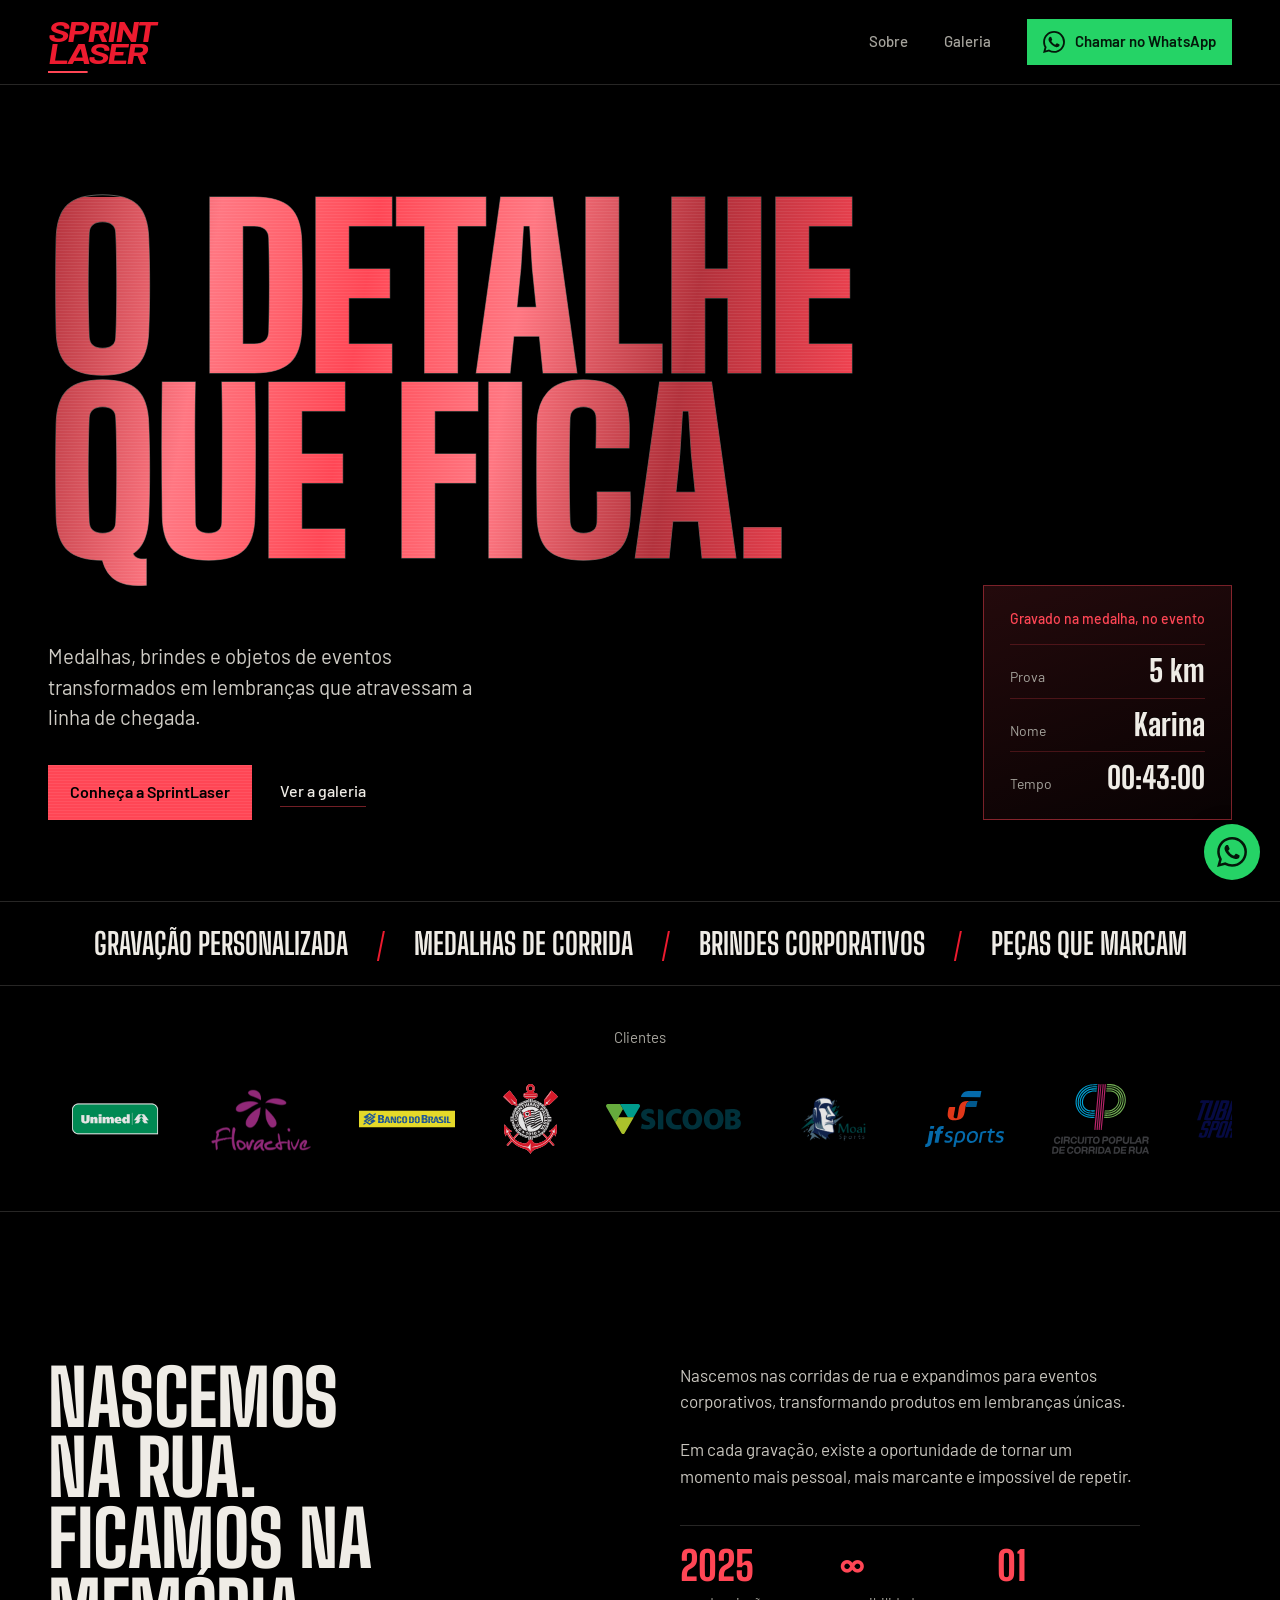
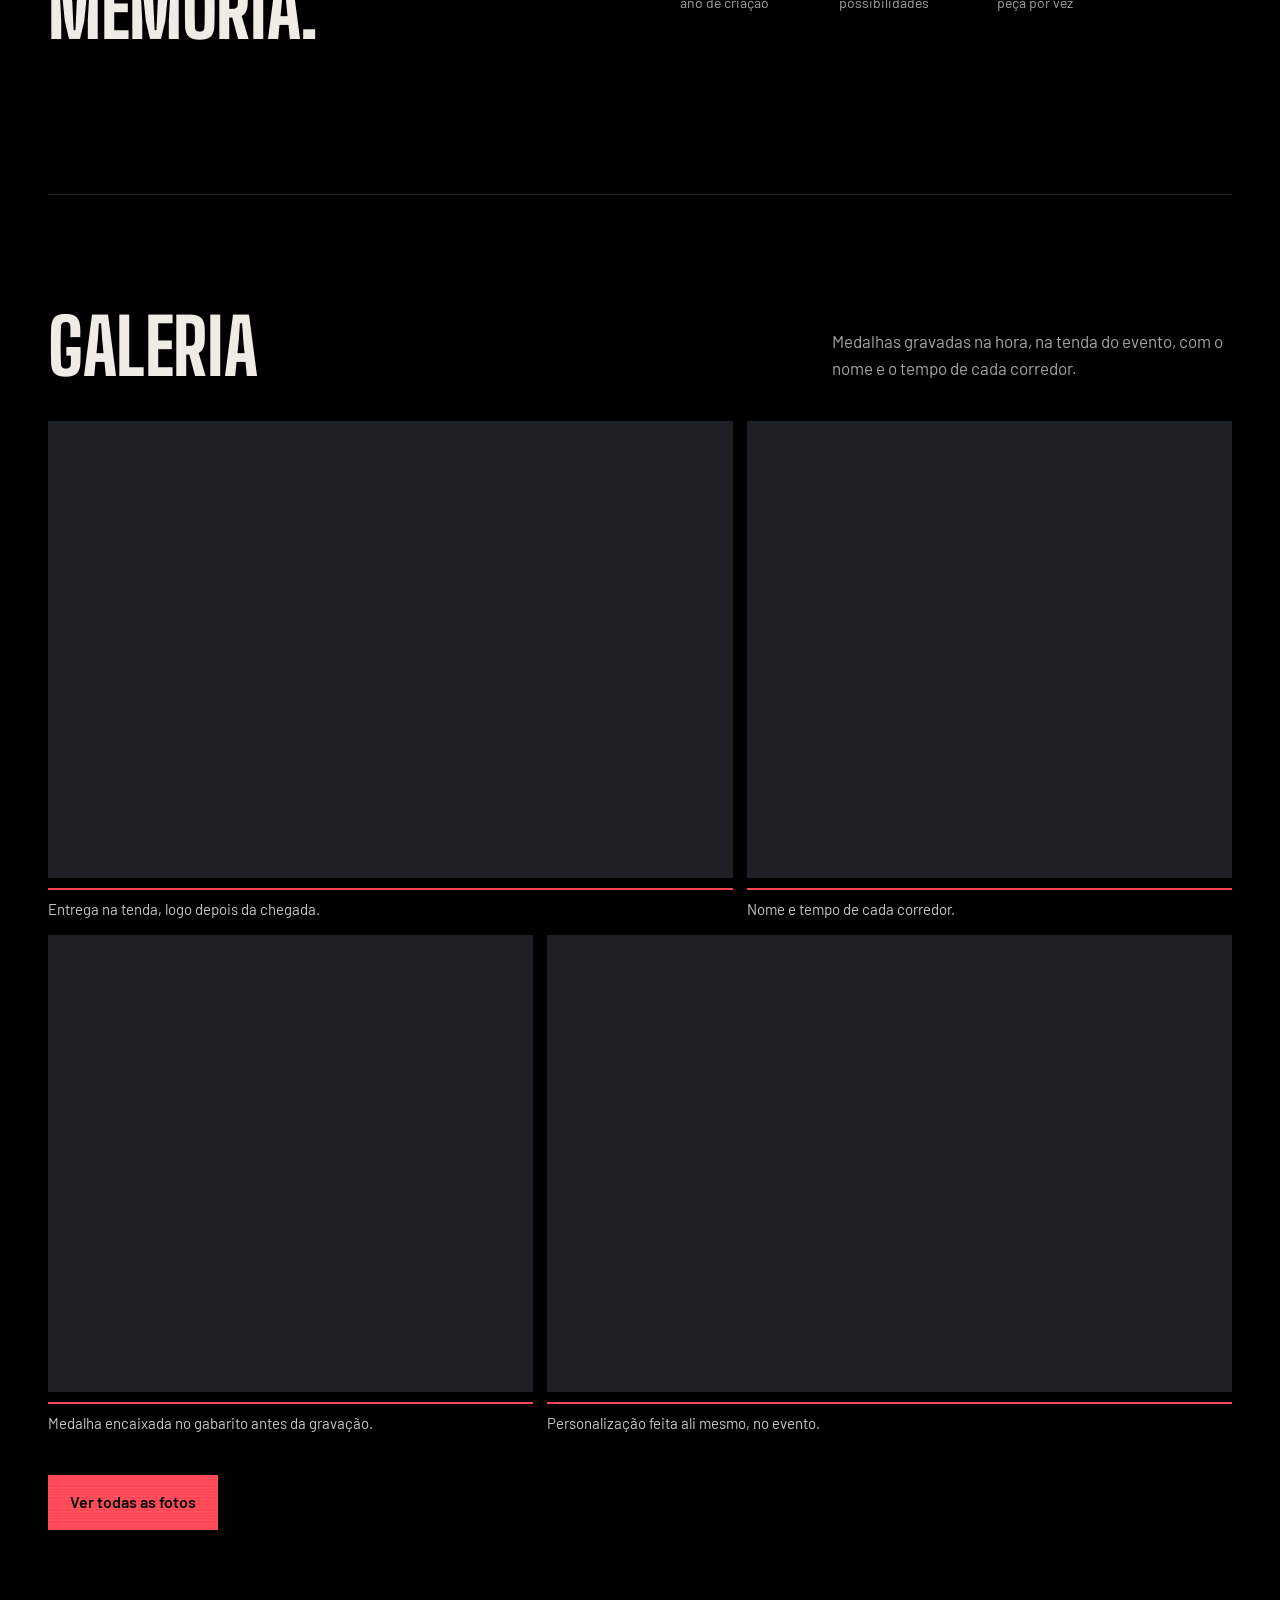
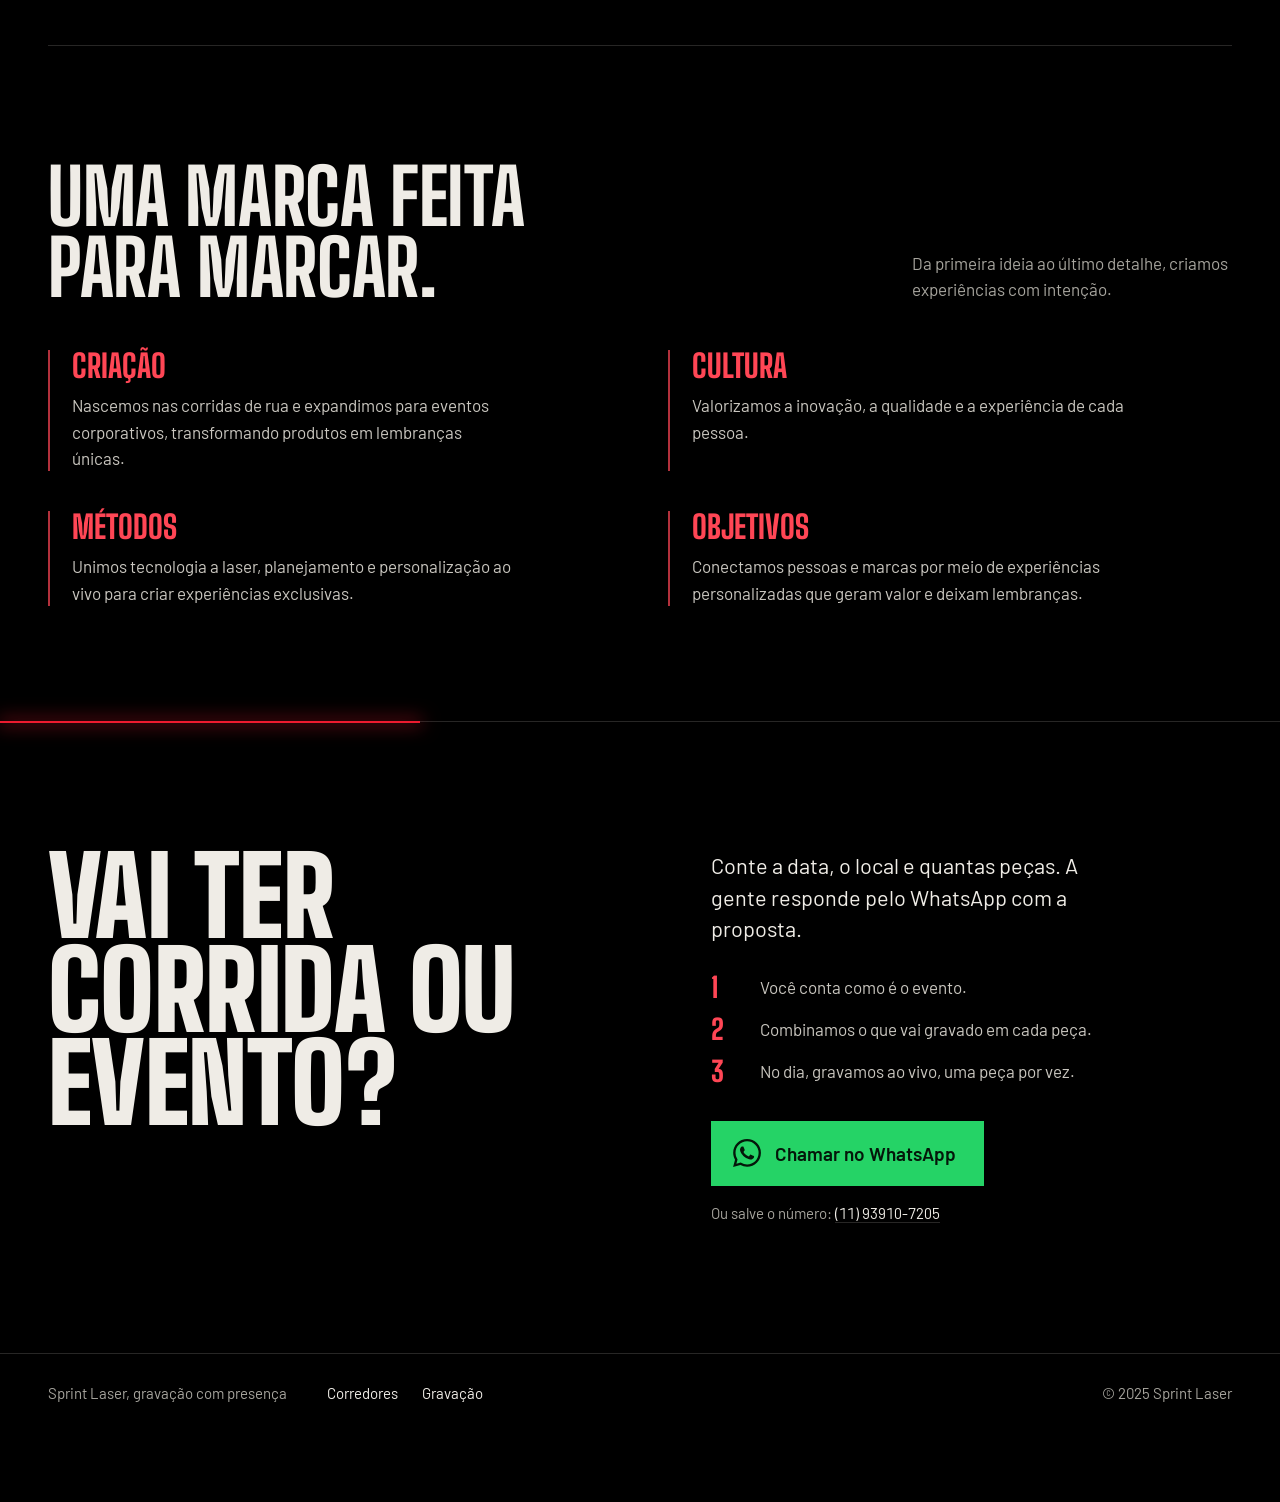
==== commit 25510841: "Usa o botão do WhatsApp com ícone no topo das páginas - "Fale com a gente" do menu vira "Chamar no W" ====
--- a/index.html
+++ b/index.html
@@ -27,7 +27,7 @@
 				<nav class="nav" aria-label="Navegação principal">
 					<a href="#processo" class="nav-sobre">Sobre</a>
 					<a href="galeria.html">Galeria</a>
-					<a href="https://wa.me/5511939107205?text=Ol%C3%A1%2C%20gostaria%20de%20conhecer%20melhor%20os%20servi%C3%A7os%20da%20Sprint%20Laser." class="nav-cta" target="_blank" rel="noopener noreferrer">Fale com a gente <span>↗</span></a>
+					<a href="https://wa.me/5511939107205?text=Ol%C3%A1%2C%20gostaria%20de%20conhecer%20melhor%20os%20servi%C3%A7os%20da%20Sprint%20Laser." class="nav-cta" target="_blank" rel="noopener noreferrer"><svg aria-hidden="true" focusable="false"><use href="#icone-whatsapp"/></svg><span><span class="nav-cta-extra">Chamar no </span>WhatsApp</span></a>
 				</nav>
 			</header>
 		</div>
--- a/assets/css/site.css
+++ b/assets/css/site.css
@@ -108,14 +108,18 @@
 .nav a { color: var(--muted); font-size: 15px; font-weight: 500; transition: color .2s ease; }
 .nav a:hover, .nav a[aria-current="page"] { color: var(--paper); }
 .nav .nav-cta {
+	align-items: center;
 	background: var(--whatsapp);
 	color: #04170a;
+	display: inline-flex;
 	font-weight: 600;
+	gap: 10px;
 	padding: 11px 16px;
 	transition: background .2s ease;
 	white-space: nowrap;
 }
 .nav .nav-cta:hover { background: #5ee88c; color: #04170a; }
+.nav .nav-cta svg { flex: 0 0 auto; height: 22px; width: 22px; }
 
 /* Hero */
 .hero {
@@ -427,7 +431,9 @@
 	.nav { gap: 18px; }
 	.nav a { font-size: 14px; }
 	.nav .nav-sobre { display: none; }
-	.nav .nav-cta { padding: 9px 12px; }
+	.nav .nav-cta { gap: 8px; padding: 9px 12px; }
+	.nav .nav-cta svg { height: 20px; width: 20px; }
+	.nav .nav-cta-extra { display: none; }
 	.hero { align-content: center; gap: 36px; }
 	.plate { min-width: 0; width: 100%; }
 	.ticker { flex-wrap: nowrap; gap: 18px; justify-content: flex-start; -webkit-mask-image: linear-gradient(90deg, #000 80%, transparent); mask-image: linear-gradient(90deg, #000 80%, transparent); overflow: hidden; white-space: nowrap; }
@@ -457,9 +463,6 @@
 	footer .shell, .footer-main { align-items: flex-start; flex-direction: column; }
 }
 
-@media (max-width: 380px) {
-	.nav .nav-cta span { display: none; }
-}
 
 /* Movimento reduzido: sem passagem de fotos e sem a animação do laser */
 @media (prefers-reduced-motion: reduce) {
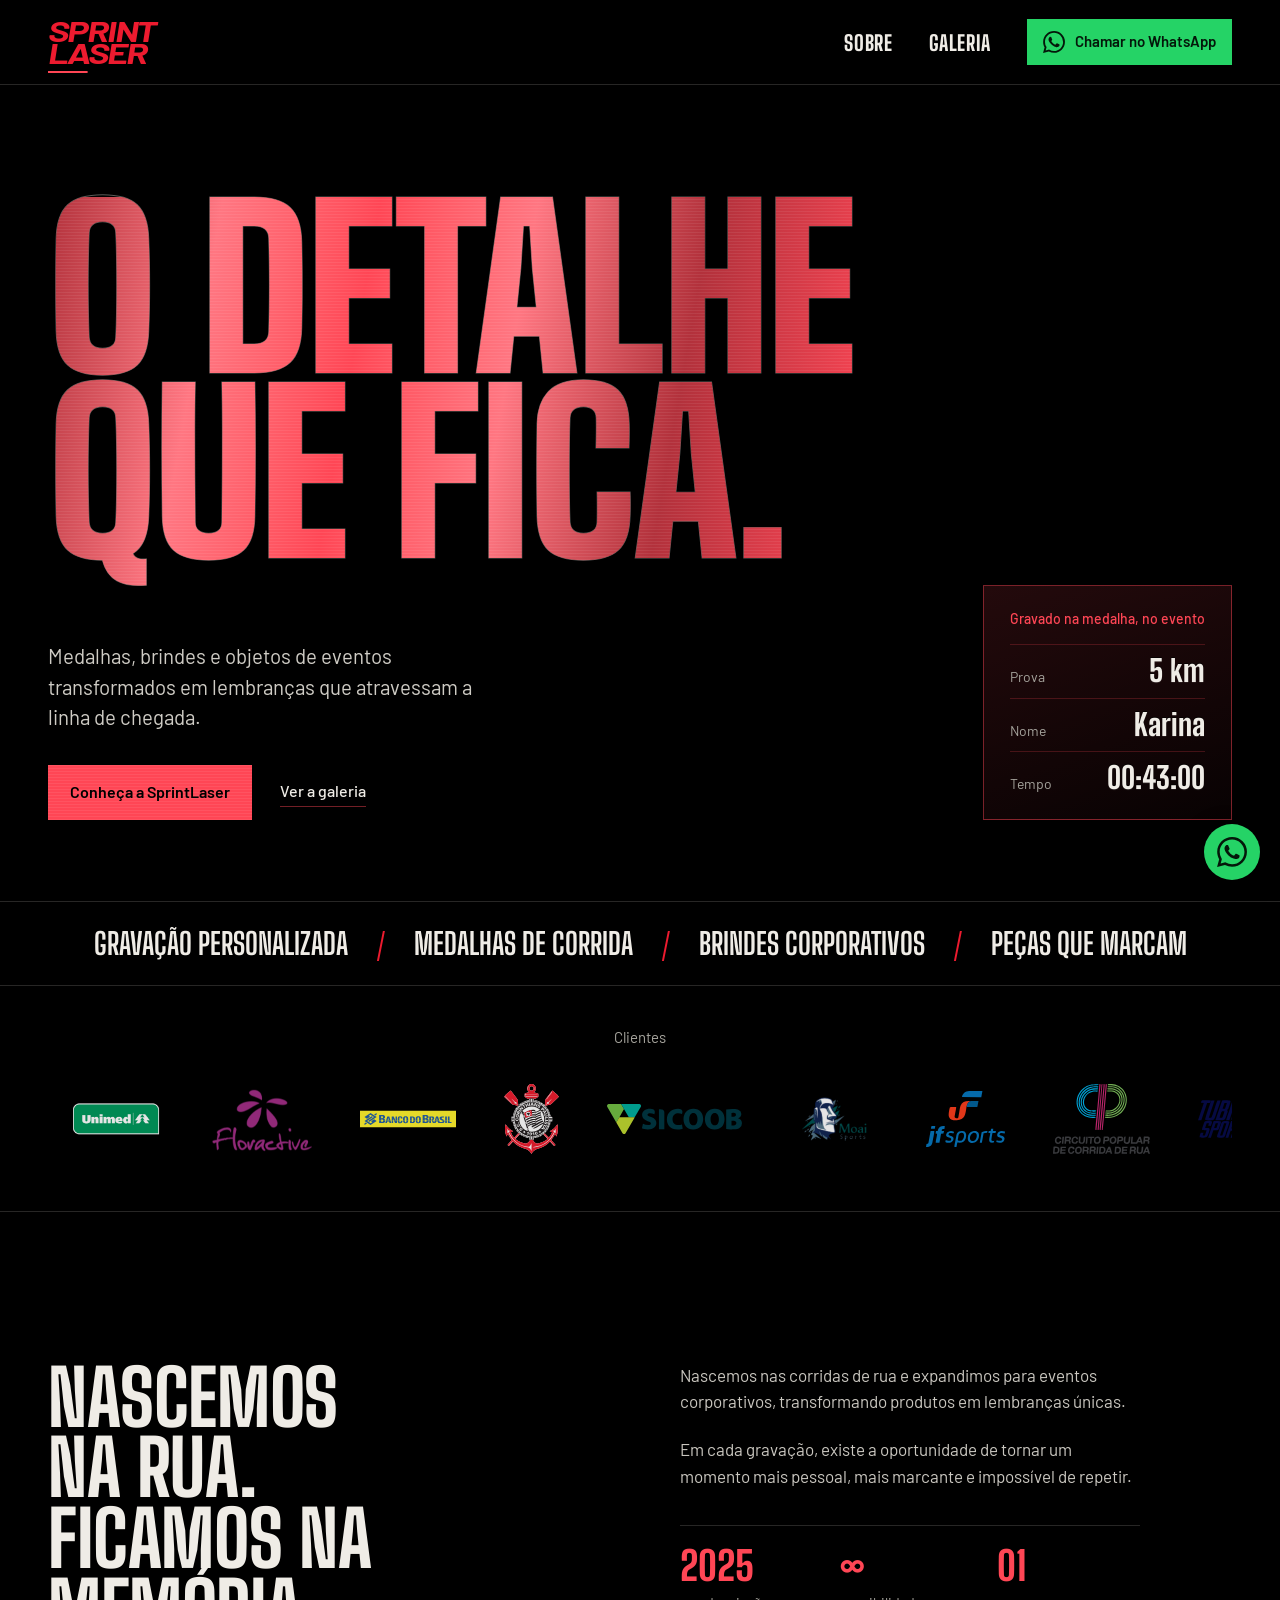
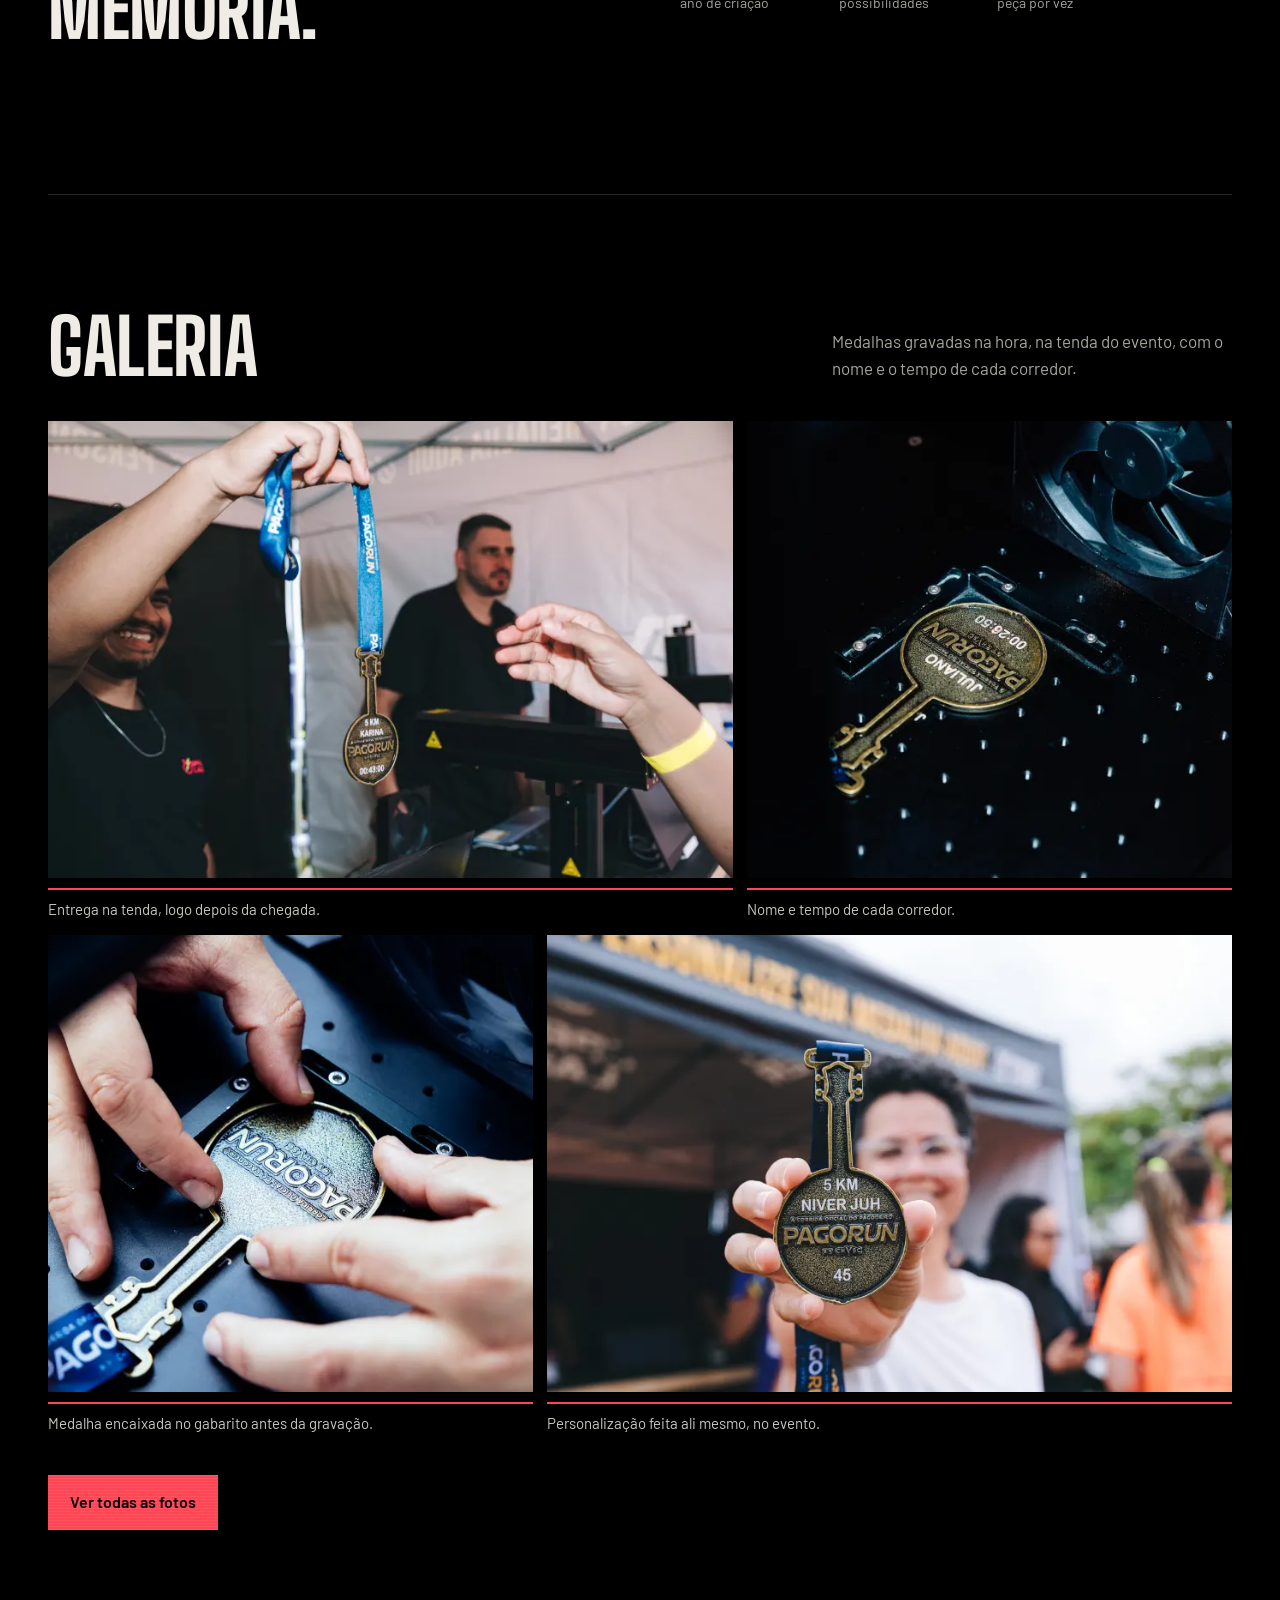
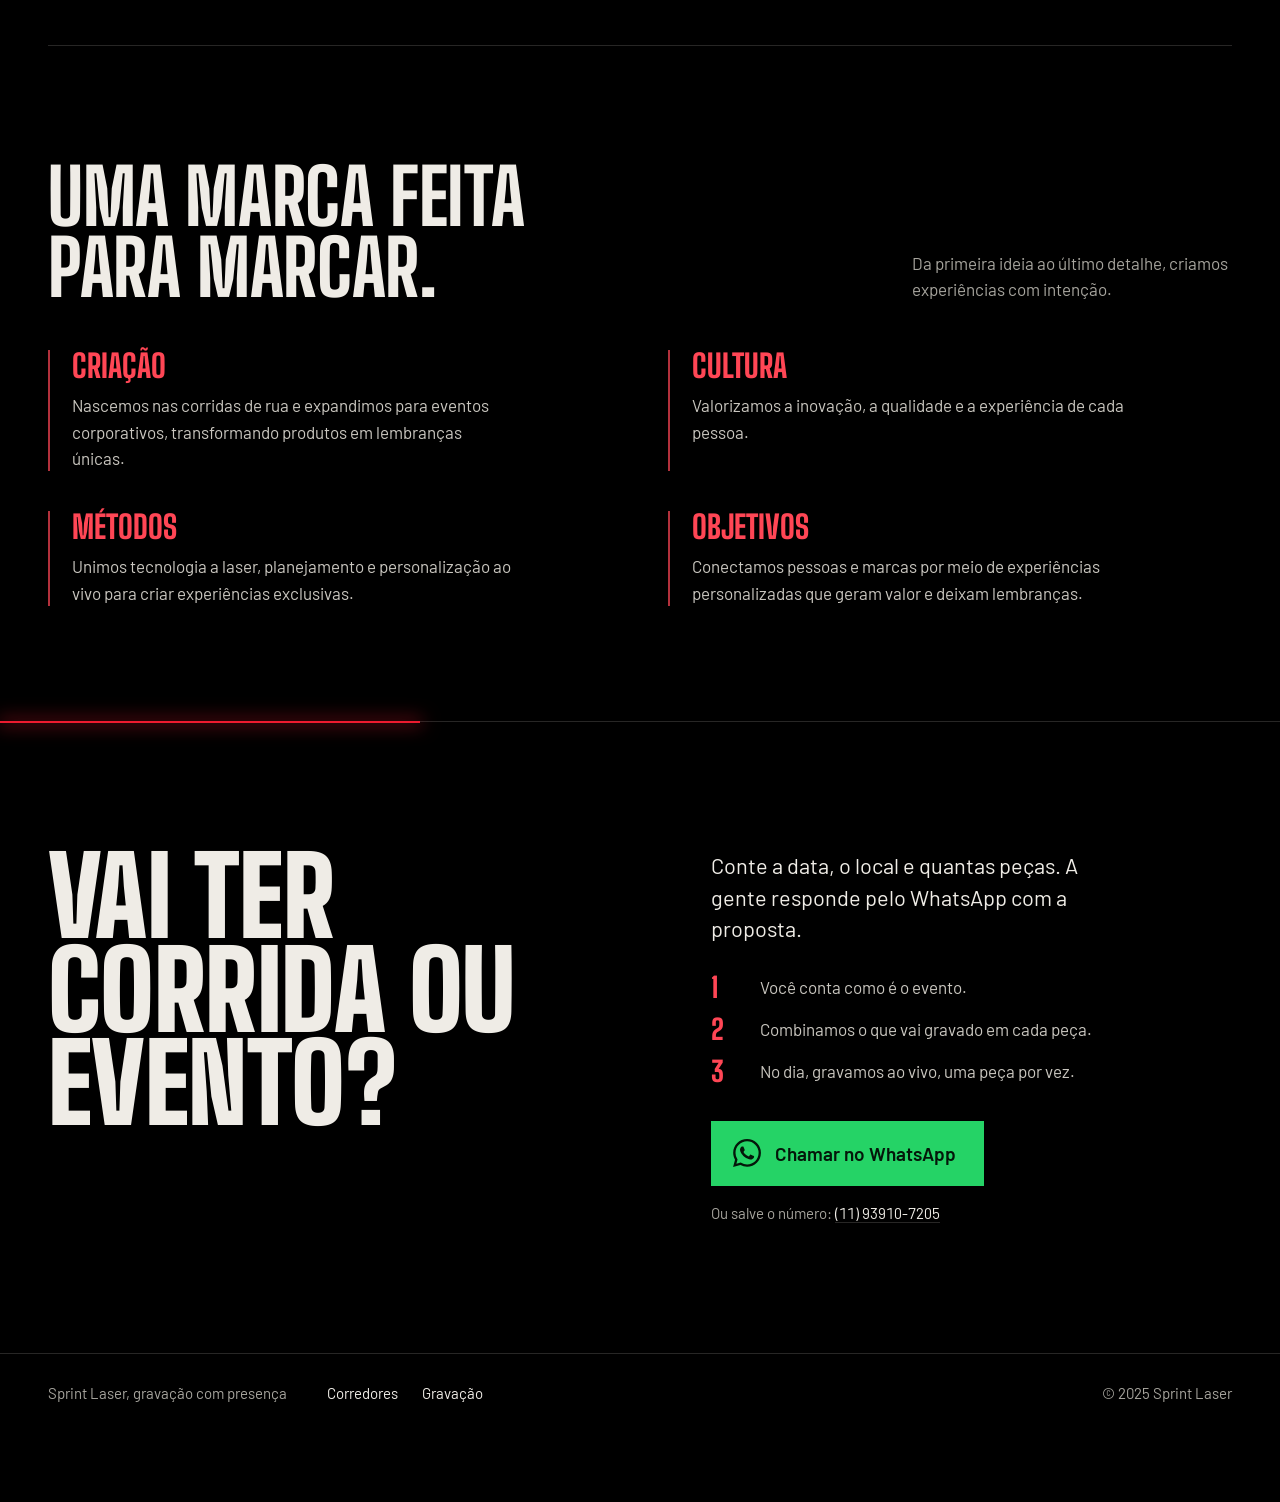
==== commit 125dda3c: "Usa fotos de fundo já em P&B e remove o filtro ao vivo - Novas versões -pb das fotos (grayscale + co" ====
--- a/index.html
+++ b/index.html
@@ -14,10 +14,10 @@
 <body>
 	<svg width="0" height="0" style="position:absolute" aria-hidden="true" focusable="false"><symbol id="icone-whatsapp" viewBox="0 0 24 24"><path fill="currentColor" d="M17.472 14.382c-.297-.149-1.758-.867-2.03-.967-.273-.099-.471-.148-.67.15-.197.297-.767.966-.94 1.164-.173.199-.347.223-.644.075-.297-.15-1.255-.463-2.39-1.475-.883-.788-1.48-1.761-1.653-2.059-.173-.297-.018-.458.13-.606.134-.133.298-.347.446-.52.149-.174.198-.298.298-.497.099-.198.05-.371-.025-.52-.075-.149-.669-1.612-.916-2.207-.242-.579-.487-.5-.669-.51-.173-.008-.371-.01-.57-.01-.198 0-.52.074-.792.372-.272.297-1.04 1.016-1.04 2.479 0 1.462 1.065 2.875 1.213 3.074.149.198 2.096 3.2 5.077 4.487.709.306 1.262.489 1.694.625.712.227 1.36.195 1.871.118.571-.085 1.758-.719 2.006-1.413.248-.694.248-1.289.173-1.413-.074-.124-.272-.198-.57-.347m-5.421 7.403h-.004a9.87 9.87 0 0 1-5.031-1.378l-.361-.214-3.741.982.998-3.648-.235-.374a9.86 9.86 0 0 1-1.51-5.26c.001-5.45 4.436-9.884 9.888-9.884 2.64 0 5.122 1.03 6.988 2.898a9.825 9.825 0 0 1 2.893 6.994c-.003 5.45-4.437 9.884-9.885 9.884m8.413-18.297A11.815 11.815 0 0 0 12.05 0C5.495 0 .16 5.335.157 11.892c0 2.096.547 4.142 1.588 5.945L.057 24l6.305-1.654a11.882 11.882 0 0 0 5.683 1.448h.005c6.554 0 11.89-5.335 11.893-11.893a11.821 11.821 0 0 0-3.48-8.413Z"/></symbol></svg>
 	<div class="backdrop" aria-hidden="true">
-		<img src="assets/img/galeria/03_sprint.webp" srcset="assets/img/galeria/03_sprint-800.webp 800w, assets/img/galeria/03_sprint.webp 1600w" sizes="100vw" alt="" fetchpriority="high">
-		<img src="assets/img/galeria/01_sprint.webp" srcset="assets/img/galeria/01_sprint-800.webp 800w, assets/img/galeria/01_sprint.webp 1600w" sizes="100vw" alt="" fetchpriority="low">
-		<img src="assets/img/galeria/02_sprint.webp" srcset="assets/img/galeria/02_sprint-800.webp 800w, assets/img/galeria/02_sprint.webp 1600w" sizes="100vw" alt="" fetchpriority="low">
-		<img src="assets/img/galeria/04_sprint.webp" srcset="assets/img/galeria/04_sprint-800.webp 800w, assets/img/galeria/04_sprint.webp 1600w" sizes="100vw" alt="" fetchpriority="low">
+		<img src="assets/img/galeria/03_sprint-pb.webp" srcset="assets/img/galeria/03_sprint-pb-800.webp 800w, assets/img/galeria/03_sprint-pb.webp 1600w" sizes="100vw" alt="" fetchpriority="high">
+		<img src="assets/img/galeria/01_sprint-pb.webp" srcset="assets/img/galeria/01_sprint-pb-800.webp 800w, assets/img/galeria/01_sprint-pb.webp 1600w" sizes="100vw" alt="" fetchpriority="low">
+		<img src="assets/img/galeria/02_sprint-pb.webp" srcset="assets/img/galeria/02_sprint-pb-800.webp 800w, assets/img/galeria/02_sprint-pb.webp 1600w" sizes="100vw" alt="" fetchpriority="low">
+		<img src="assets/img/galeria/04_sprint-pb.webp" srcset="assets/img/galeria/04_sprint-pb-800.webp 800w, assets/img/galeria/04_sprint-pb.webp 1600w" sizes="100vw" alt="" fetchpriority="low">
 	</div>
 
 	<div class="page">
--- a/assets/css/site.css
+++ b/assets/css/site.css
@@ -44,11 +44,11 @@
 :focus-visible { outline: 2px solid var(--cor-destaque); outline-offset: 4px; }
 .shell { width: min(1240px, 100% - 2 * var(--gutter)); margin: 0 auto; }
 
-/* Fundo: fotos em P&B passando devagar, com camada escura por cima */
+/* Fundo: fotos em P&B passando devagar, com camada escura por cima.
+   As imagens -pb já vêm em preto e branco: sem filter ao vivo, a animação roda só na GPU. */
 .backdrop { inset: 0; overflow: hidden; pointer-events: none; position: fixed; z-index: 0; }
 .backdrop img {
 	animation: backdrop-cycle 32s linear infinite;
-	filter: grayscale(1) contrast(1.08);
 	height: 100%;
 	inset: 0;
 	object-fit: cover;
@@ -105,13 +105,40 @@
 }
 .brand-name::after { background: var(--cor-destaque); bottom: -8px; content: ""; height: 2px; left: 0; position: absolute; width: 30px; }
 .nav { align-items: center; display: flex; gap: clamp(16px, 3vw, 36px); }
-.nav a { color: var(--muted); font-size: 15px; font-weight: 500; transition: color .2s ease; }
-.nav a:hover, .nav a[aria-current="page"] { color: var(--paper); }
+.nav a:not(.nav-cta) {
+	color: var(--paper);
+	font-family: var(--display);
+	font-size: 21px;
+	font-weight: 800;
+	letter-spacing: .03em;
+	line-height: 1;
+	padding: 6px 0;
+	position: relative;
+	text-transform: uppercase;
+	transition: color .2s ease;
+}
+/* Traço de laser sob o link: corre no hover e fica fixo na página atual */
+.nav a:not(.nav-cta)::after {
+	background: var(--cor-destaque);
+	bottom: 0;
+	box-shadow: 0 0 10px 1px var(--cor-destaque-suave);
+	content: "";
+	height: 2px;
+	left: 0;
+	position: absolute;
+	transform: scaleX(0);
+	transform-origin: left center;
+	transition: transform .3s cubic-bezier(.65, 0, .25, 1);
+	width: 100%;
+}
+.nav a:not(.nav-cta):hover::after, .nav a[aria-current="page"]::after { transform: scaleX(1); }
+.nav a[aria-current="page"] { color: var(--cor-destaque); }
 .nav .nav-cta {
 	align-items: center;
 	background: var(--whatsapp);
 	color: #04170a;
 	display: inline-flex;
+	font-size: 15px;
 	font-weight: 600;
 	gap: 10px;
 	padding: 11px 16px;
@@ -132,7 +159,7 @@
 }
 .etch {
 	font-family: var(--display);
-	font-size: clamp(64px, 24vw, 220px);
+	font-size: clamp(56px, 21vw, 220px);
 	font-weight: 900;
 	letter-spacing: -.01em;
 	line-height: .84;
@@ -428,10 +455,9 @@
 	body { font-size: 16px; }
 	.brand-name { font-size: 22px; transform: scaleX(1.28); }
 	.brand-name::after { bottom: -6px; width: 24px; }
-	.nav { gap: 18px; }
-	.nav a { font-size: 14px; }
-	.nav .nav-sobre { display: none; }
-	.nav .nav-cta { gap: 8px; padding: 9px 12px; }
+	.nav { gap: 14px; }
+	.nav a:not(.nav-cta) { font-size: 18px; }
+	.nav .nav-cta { font-size: 14px; gap: 8px; padding: 9px 12px; }
 	.nav .nav-cta svg { height: 20px; width: 20px; }
 	.nav .nav-cta-extra { display: none; }
 	.hero { align-content: center; gap: 36px; }
@@ -463,6 +489,9 @@
 	footer .shell, .footer-main { align-items: flex-start; flex-direction: column; }
 }
 
+@media (max-width: 379px) {
+	.nav .nav-sobre { display: none; }
+}
 
 /* Movimento reduzido: sem passagem de fotos e sem a animação do laser */
 @media (prefers-reduced-motion: reduce) {
@@ -474,4 +503,5 @@
 	.photo-link img { transition: none; }
 	.photo-link:hover img { transform: none; }
 	.wa-button:hover, .wa-float:hover { transform: none; }
-}
+	.nav a:not(.nav-cta)::after { transition: none; }
+}
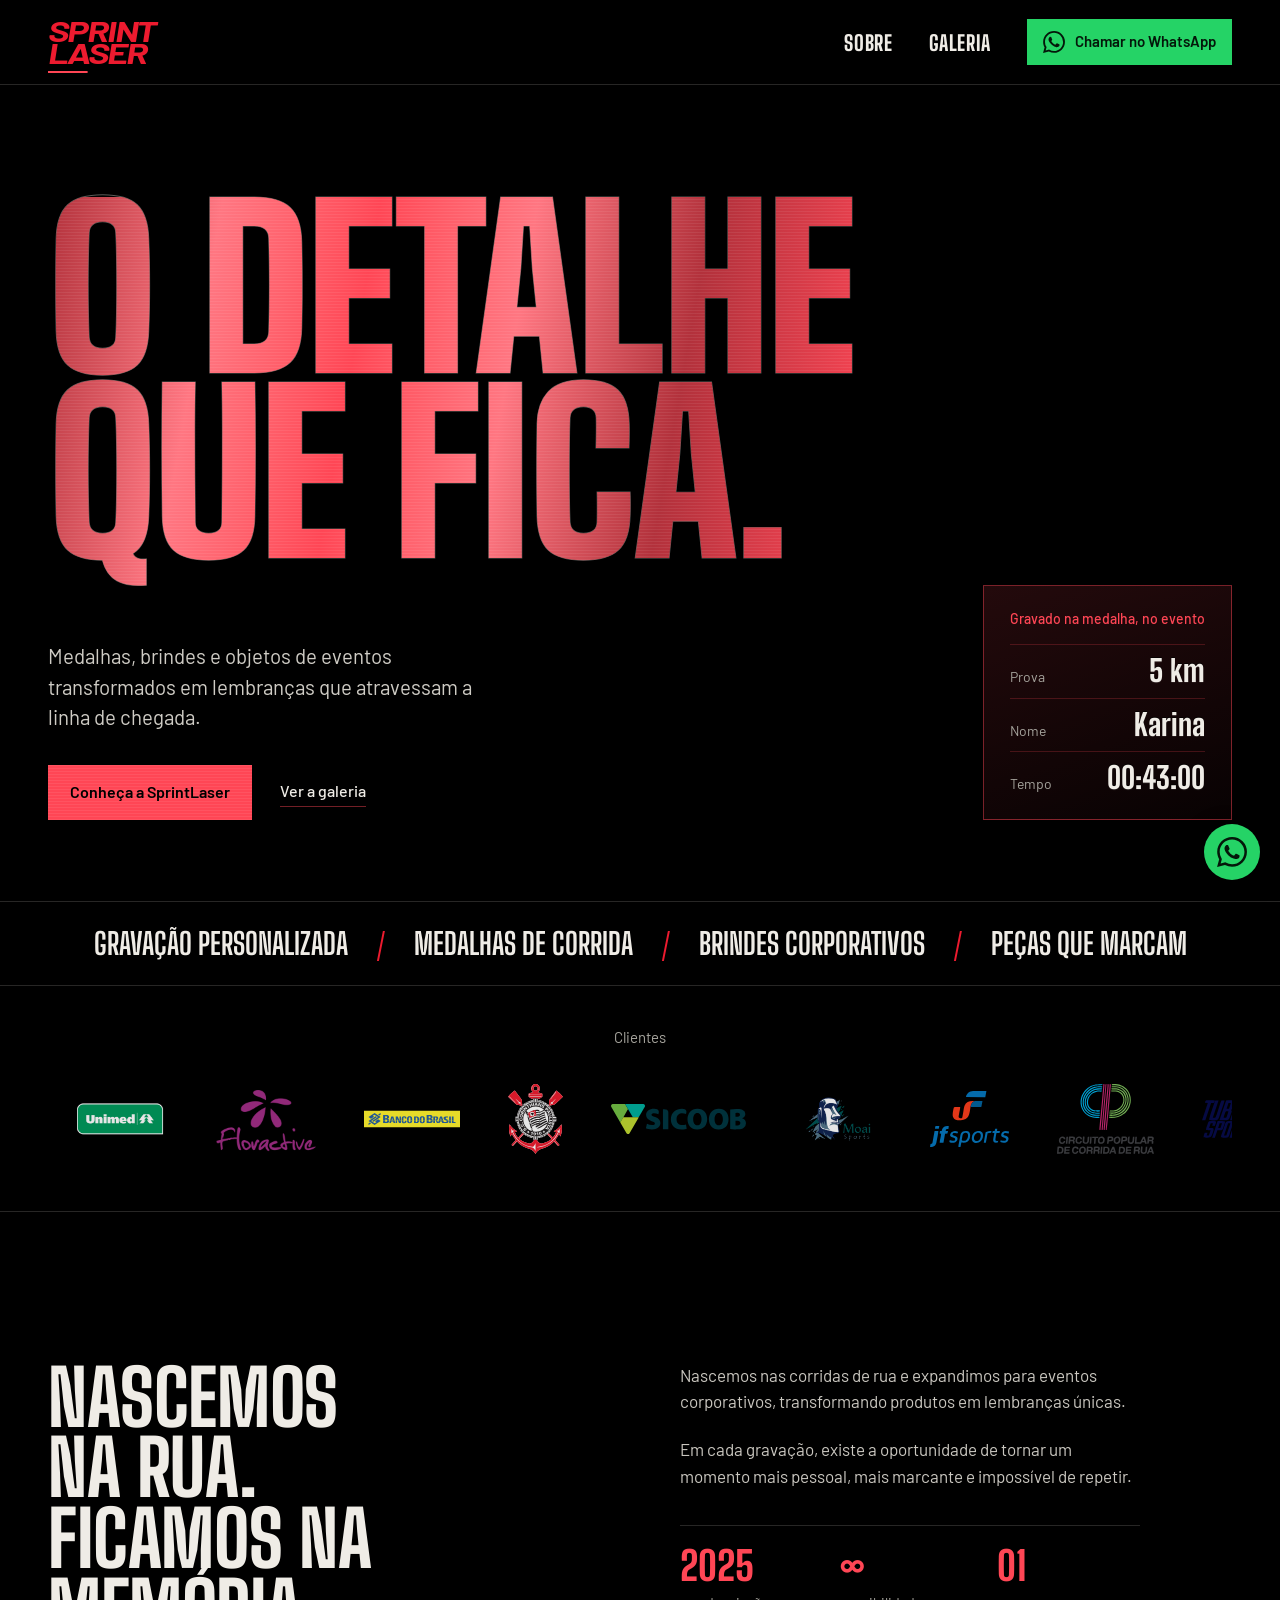
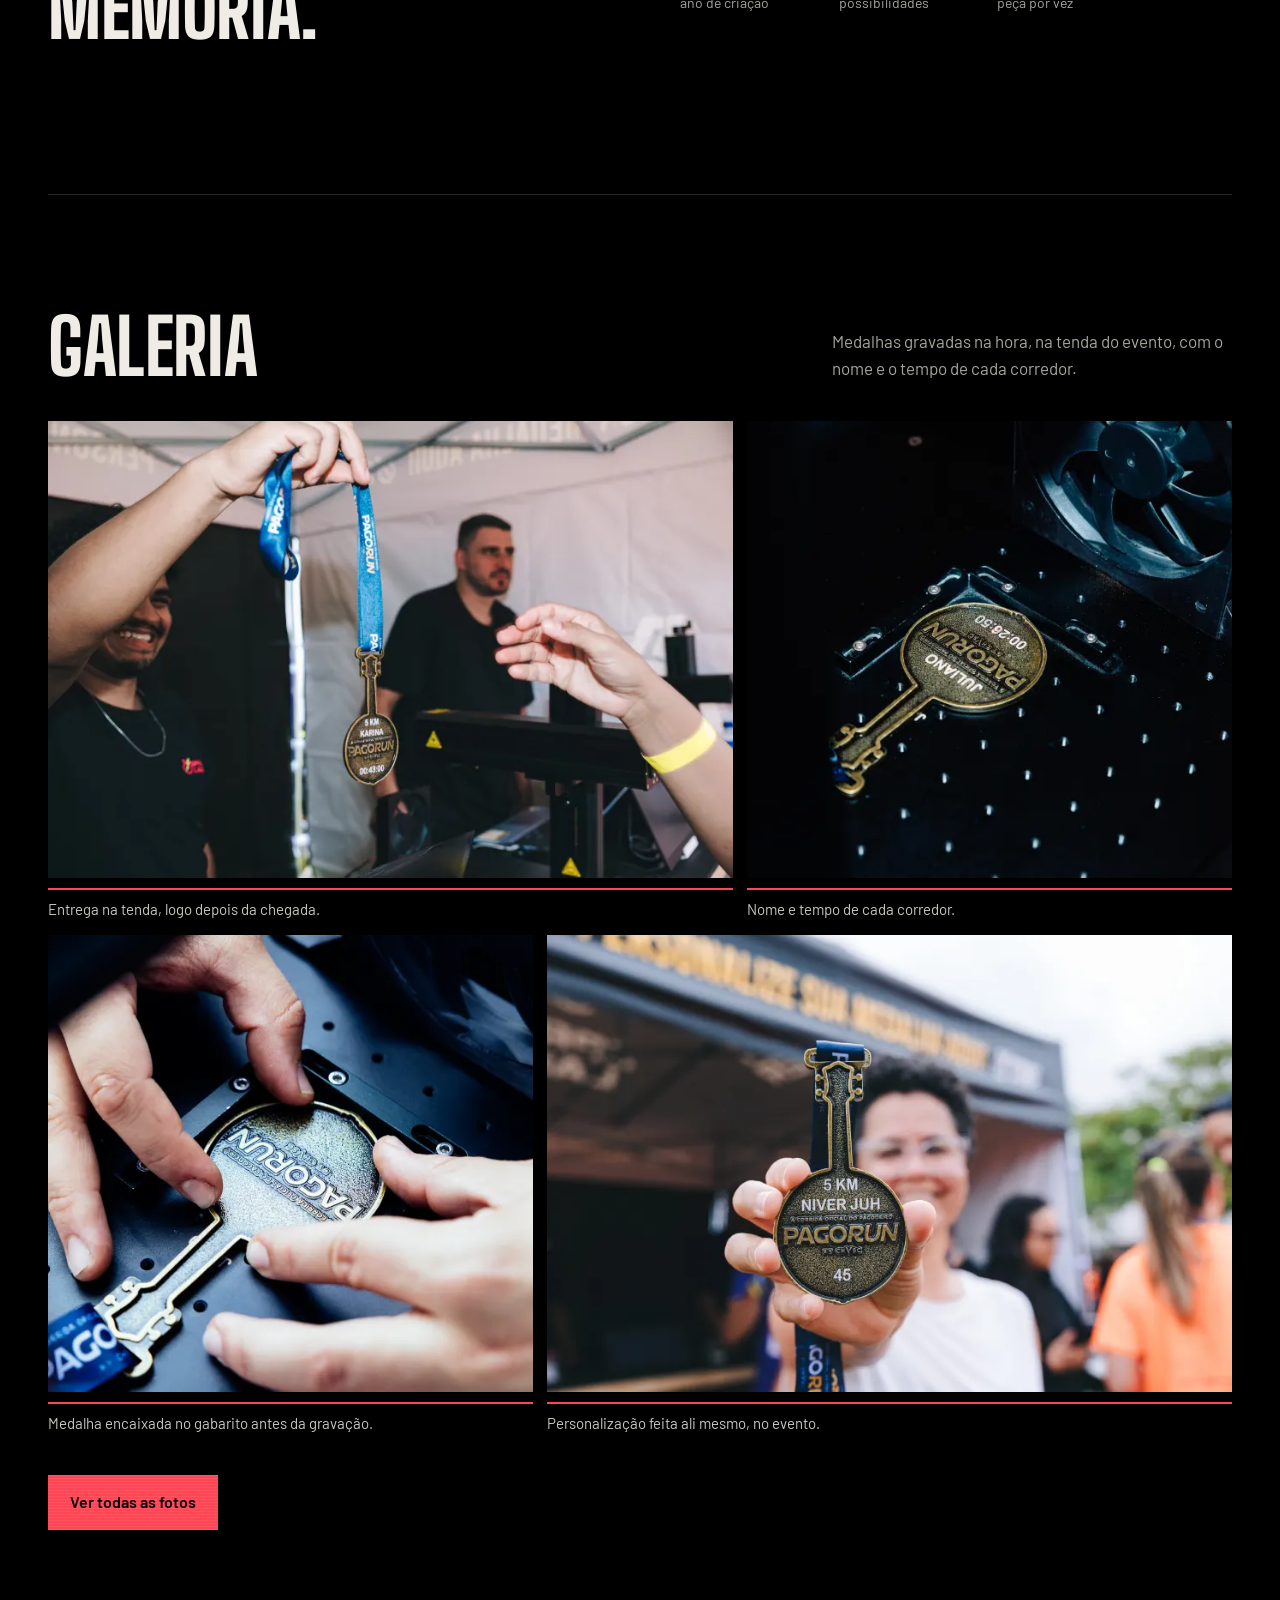
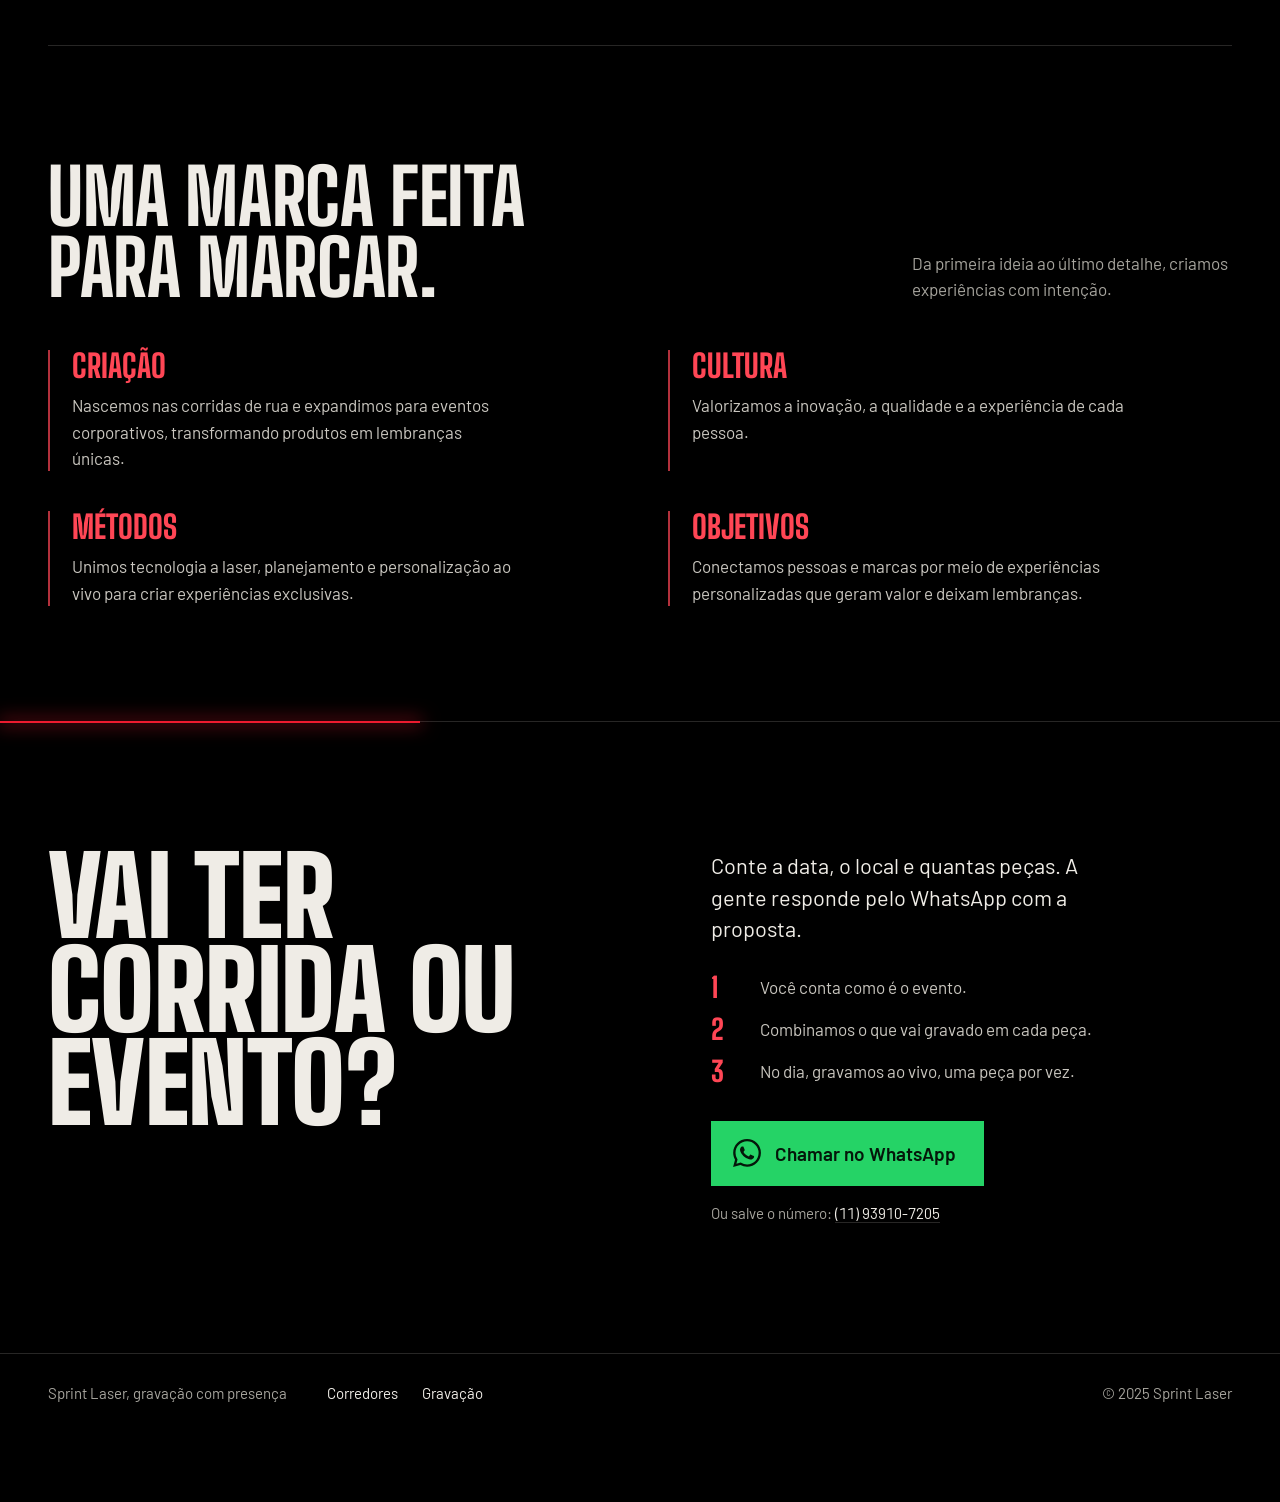
==== commit d4d32e8a: "Faz a faixa de clientes andar lisa com letreiro em CSS - Antes: o script somava 0,08px ao scrollLeft" ====
--- a/index.html
+++ b/index.html
@@ -64,16 +64,18 @@
 				<div class="shell">
 					<p class="partners-label">Clientes</p>
 					<div class="partner-list" data-partners-track>
-						<img src="assets/Unimed.png" alt="Unimed">
-						<img src="assets/Floractive.png" alt="Floractive">
-						<img src="assets/Banco do Brasil.svg" alt="Banco do Brasil">
-						<img src="assets/Corinthians.svg" alt="Corinthians">
-						<img src="assets/Sicoob.svg" alt="Sicoob">
-						<img src="assets/Moai Sports.png" alt="Moai Sports">
-						<img src="assets/JF SPORTS.svg" alt="JF Sports">
-						<img src="assets/CIRCUITO POPULAR.svg" alt="Circuito Popular de Rua">
-						<img src="assets/TUBIG SPORTS.svg" alt="TUBIG Sports">
-						<img src="assets/SONDA.svg" alt="Sonda">
+						<div class="partner-strip">
+							<img src="assets/Unimed.png" alt="Unimed">
+							<img src="assets/Floractive.png" alt="Floractive">
+							<img src="assets/Banco do Brasil.svg" alt="Banco do Brasil">
+							<img src="assets/Corinthians.svg" alt="Corinthians">
+							<img src="assets/Sicoob.svg" alt="Sicoob">
+							<img src="assets/Moai Sports.png" alt="Moai Sports">
+							<img src="assets/JF SPORTS.svg" alt="JF Sports">
+							<img src="assets/CIRCUITO POPULAR.svg" alt="Circuito Popular de Rua">
+							<img src="assets/TUBIG SPORTS.svg" alt="TUBIG Sports">
+							<img src="assets/SONDA.svg" alt="Sonda">
+						</div>
 					</div>
 				</div>
 			</section>
@@ -151,19 +153,24 @@
 	</div>
 	<a class="wa-float" href="https://wa.me/5511939107205?text=Ol%C3%A1%2C%20gostaria%20de%20conhecer%20melhor%20os%20servi%C3%A7os%20da%20Sprint%20Laser." target="_blank" rel="noopener noreferrer" aria-label="Falar com a Sprint Laser no WhatsApp"><svg aria-hidden="true" focusable="false"><use href="#icone-whatsapp"/></svg></a>
 	<script>
+		// Faixa de clientes: letreiro contínuo por CSS (transform), em vez de mudar o scrollLeft a cada quadro.
 		const partnersTrack = document.querySelector("[data-partners-track]");
-		let partnerScroll = 0;
+		const partnersStrip = partnersTrack.querySelector(".partner-strip");
+		const reduceMotion = window.matchMedia("(prefers-reduced-motion: reduce)");
 
-		const movePartners = () => {
-			if (partnersTrack.scrollWidth > partnersTrack.clientWidth) {
-				partnerScroll += 0.08;
-				if (partnerScroll >= partnersTrack.scrollWidth - partnersTrack.clientWidth) partnerScroll = 0;
-				partnersTrack.scrollLeft = partnerScroll;
-			}
-			requestAnimationFrame(movePartners);
+		const setupPartners = () => {
+			if (reduceMotion.matches || partnersStrip.offsetWidth <= partnersTrack.clientWidth) return;
+			const copy = partnersStrip.cloneNode(true);
+			copy.setAttribute("aria-hidden", "true");
+			copy.querySelectorAll("img").forEach((img) => { img.alt = ""; });
+			partnersTrack.append(copy);
+			// ~24px por segundo, na mesma velocidade em monitores de 60 Hz ou 240 Hz
+			partnersTrack.style.setProperty("--partners-duration", `${partnersStrip.offsetWidth / 24}s`);
+			partnersTrack.classList.add("is-moving");
 		};
 
-		movePartners();
+		if (document.readyState === "complete") setupPartners();
+		else window.addEventListener("load", setupPartners);
 	</script>
 </body>
 </html>
--- a/assets/css/site.css
+++ b/assets/css/site.css
@@ -80,9 +80,8 @@
 
 /* Topo */
 .topbar-wrap {
-	backdrop-filter: blur(10px);
-	-webkit-backdrop-filter: blur(10px);
-	background: rgba(0, 0, 0, .62);
+	/* Sem backdrop-filter: o desfoque sobre o fundo animado era recalculado a cada quadro */
+	background: rgba(0, 0, 0, .8);
 	border-bottom: 1px solid var(--line);
 	position: sticky;
 	top: 0;
@@ -263,9 +262,15 @@
 .ticker b { color: var(--laser); font-weight: 400; }
 
 /* Clientes */
-.partners { background: rgba(0, 0, 0, .7); border-bottom: 1px solid var(--line); padding: 40px 0 36px; }
+.partners { background: rgba(0, 0, 0, .7); border-bottom: 1px solid var(--line); isolation: isolate; padding: 40px 0 36px; }
 .partners-label { color: var(--muted); font-size: 15px; margin: 0 0 22px; text-align: center; }
-.partner-list { align-items: center; display: flex; flex-wrap: nowrap; gap: 24px 48px; justify-content: flex-start; overflow-x: auto; padding: 0 24px 8px; scrollbar-width: none; }
+.partner-list { display: flex; overflow-x: auto; padding: 0 0 8px; scrollbar-width: none; }
+.partner-list.is-moving { overflow: hidden; }
+/* Duas faixas iguais lado a lado andando -100%: a volta é emendada, sem salto */
+.partner-strip { align-items: center; display: flex; flex: 0 0 auto; gap: 48px; padding: 0 24px; }
+.partner-list.is-moving .partner-strip { animation: partners-marquee var(--partners-duration, 60s) linear infinite; will-change: transform; }
+.partner-list.is-moving:hover .partner-strip { animation-play-state: paused; }
+@keyframes partners-marquee { to { transform: translateX(-100%); } }
 .partner-list::-webkit-scrollbar { display: none; }
 .partner-list img { flex: 0 0 auto; height: 70px; max-width: 210px; mix-blend-mode: screen; object-fit: contain; opacity: .9; width: auto; }
 .partner-list img:first-child,
@@ -463,7 +468,8 @@
 	.hero { align-content: center; gap: 36px; }
 	.plate { min-width: 0; width: 100%; }
 	.ticker { flex-wrap: nowrap; gap: 18px; justify-content: flex-start; -webkit-mask-image: linear-gradient(90deg, #000 80%, transparent); mask-image: linear-gradient(90deg, #000 80%, transparent); overflow: hidden; white-space: nowrap; }
-	.partner-list { gap: 22px 28px; padding: 0 0 6px; }
+	.partner-list { padding: 0 0 6px; }
+	.partner-strip { gap: 28px; padding: 0 14px; }
 	.partner-list img { height: 64px; max-width: 170px; }
 	.partner-list img:first-child,
 	.partner-list img:nth-child(3) { height: 86px; }
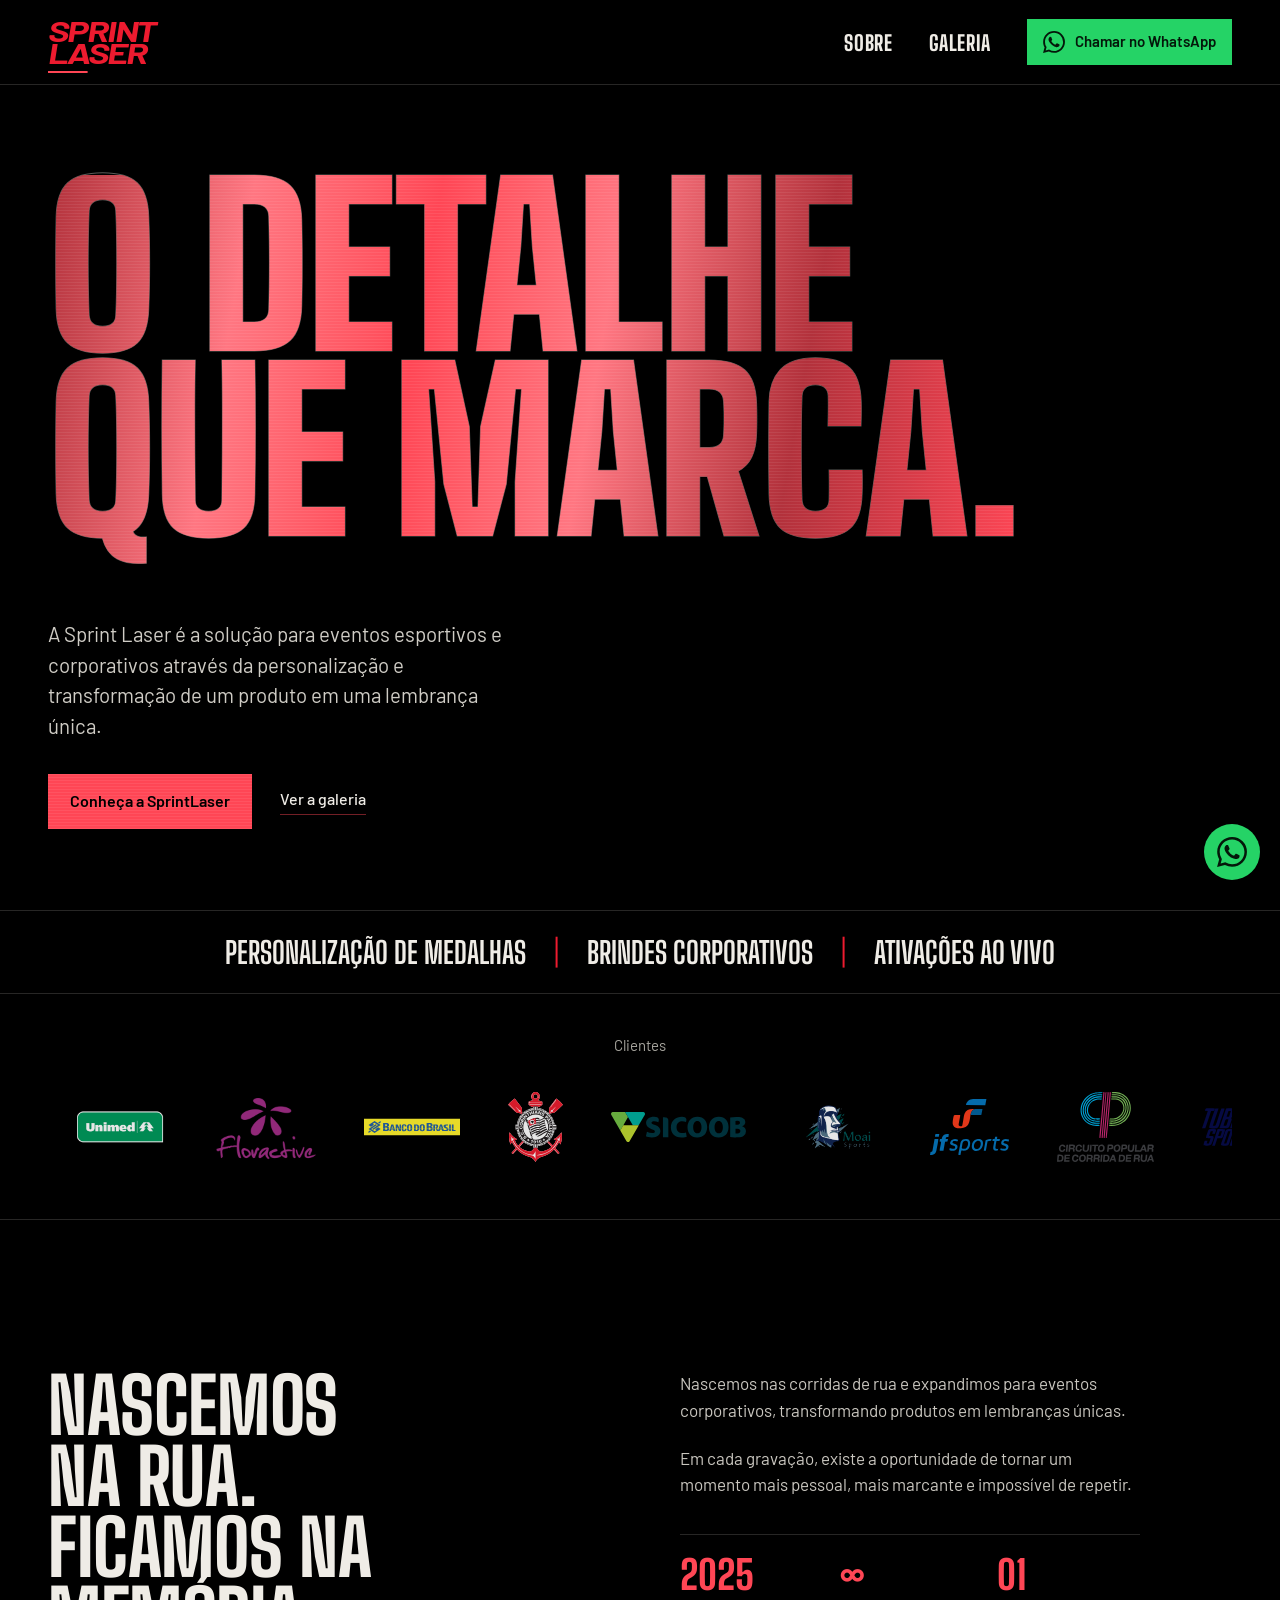
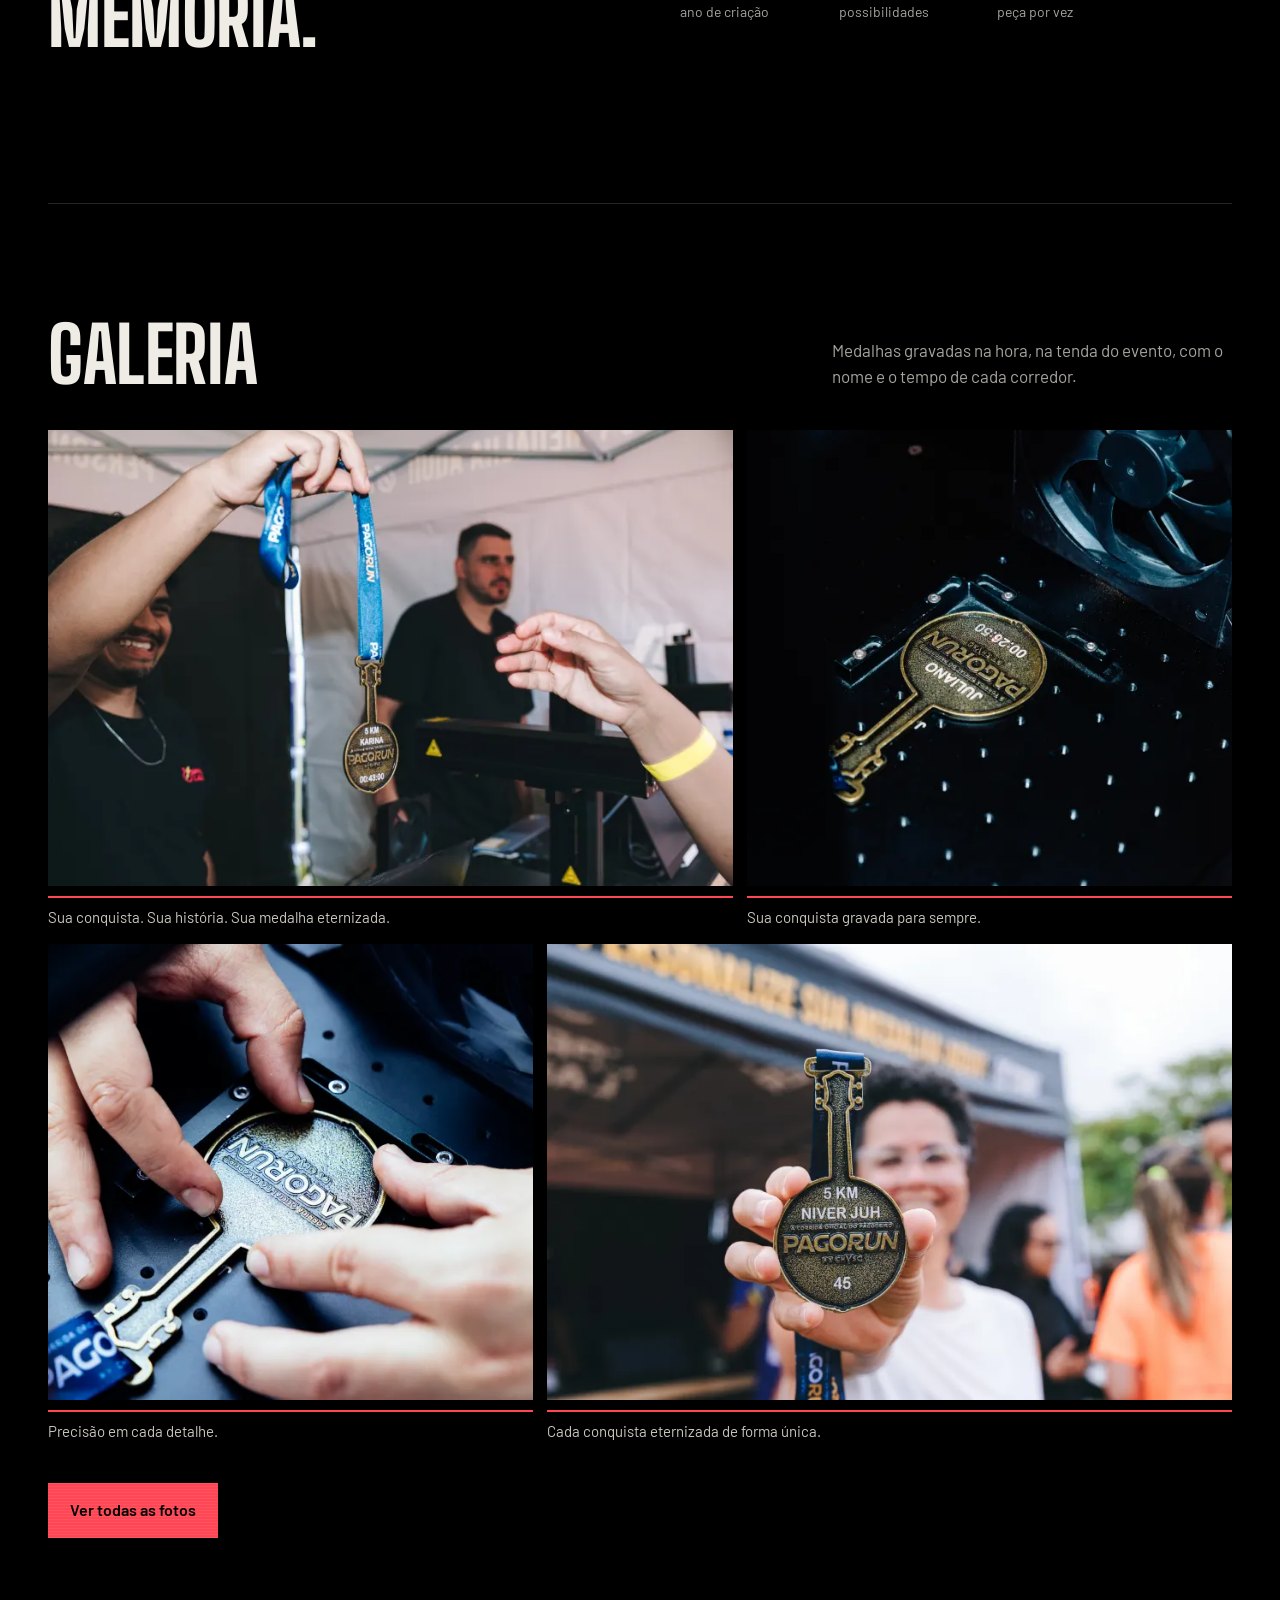
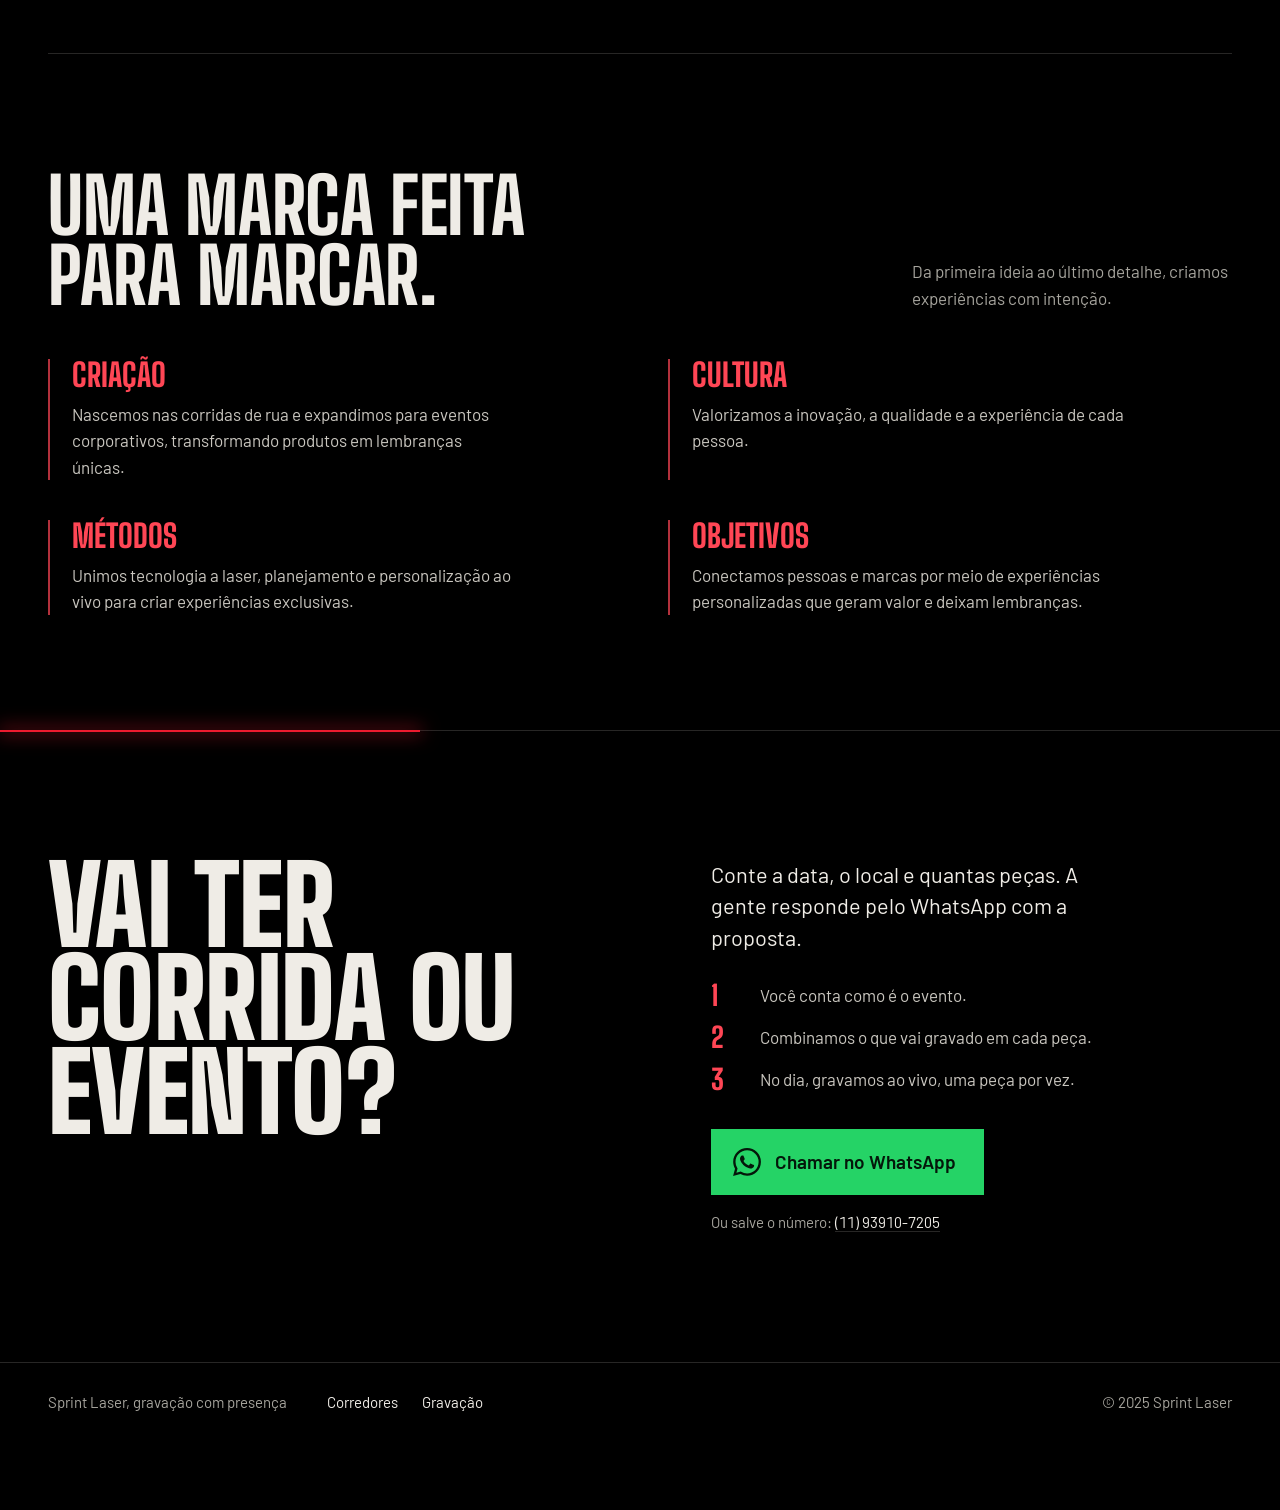
==== commit b4f6cd21: "Ajustes estéticos no site" ====
--- a/index.html
+++ b/index.html
@@ -35,29 +35,21 @@
 		<main id="top">
 			<section class="shell hero">
 				<h1 class="etch">
-					<span class="etch-base">O detalhe<br>que fica.</span>
-					<span class="etch-fill" aria-hidden="true">O detalhe<br>que fica.</span>
+					<span class="etch-base">O detalhe<br>que marca.</span>
+					<span class="etch-fill" aria-hidden="true">O detalhe<br>que marca.</span>
 					<span class="etch-beam" aria-hidden="true"></span>
 				</h1>
 				<div class="hero-text">
-					<p class="hero-copy">Medalhas, brindes e objetos de eventos transformados em lembranças que atravessam a linha de chegada.</p>
+					<p class="hero-copy">A Sprint Laser é a solução para eventos esportivos e corporativos através da personalização e transformação de um produto em uma lembrança única.</p>
 					<div class="hero-actions">
 						<a class="button" href="#processo">Conheça a SprintLaser</a>
 						<a class="text-link" href="#galeria">Ver a galeria</a>
 					</div>
 				</div>
-				<figure class="plate">
-					<figcaption>Gravado na medalha, no evento</figcaption>
-					<dl>
-						<div><dt>Prova</dt><dd>5 km</dd></div>
-						<div><dt>Nome</dt><dd>Karina</dd></div>
-						<div><dt>Tempo</dt><dd>00:43:00</dd></div>
-					</dl>
-				</figure>
 			</section>
 
 			<div class="ticker" aria-hidden="true">
-				<span>Gravação personalizada</span><b>/</b><span>Medalhas de corrida</span><b>/</b><span>Brindes corporativos</span><b>/</b><span>Peças que marcam</span>
+				<span>Personalização de medalhas</span><b>|</b><span>Brindes corporativos</span><b>|</b><span>Ativações ao vivo</span>
 			</div>
 
 			<section class="partners" aria-label="Clientes Sprint Laser">
@@ -94,25 +86,25 @@
 					<li class="gallery-item">
 						<figure>
 							<div class="frame"><img src="assets/img/galeria/01_sprint.webp" srcset="assets/img/galeria/01_sprint-800.webp 800w, assets/img/galeria/01_sprint.webp 1600w" sizes="(max-width: 720px) 100vw, (max-width: 960px) 50vw, 720px" width="1600" height="1067" loading="lazy" decoding="async" alt="Pessoa sorri e ergue uma medalha da Pagorun gravada com 5 km, o nome Karina e o tempo 00:43:00, enquanto outra mão se estende para recebê-la na tenda de gravação"></div>
-							<figcaption>Entrega na tenda, logo depois da chegada.</figcaption>
+							<figcaption>Sua conquista. Sua história. Sua medalha eternizada.</figcaption>
 						</figure>
 					</li>
 					<li class="gallery-item">
 						<figure>
 							<div class="frame"><img src="assets/img/galeria/02_sprint.webp" srcset="assets/img/galeria/02_sprint-800.webp 800w, assets/img/galeria/02_sprint.webp 1600w" sizes="(max-width: 720px) 100vw, (max-width: 960px) 50vw, 520px" width="1600" height="1067" loading="lazy" decoding="async" alt="Medalha dourada da Pagorun gravada com o nome Juliano e o tempo de prova, fixada sobre a mesa preta da máquina de gravação a laser"></div>
-							<figcaption>Nome e tempo de cada corredor.</figcaption>
+							<figcaption>Sua conquista gravada para sempre.</figcaption>
 						</figure>
 					</li>
 					<li class="gallery-item">
 						<figure>
 							<div class="frame"><img src="assets/img/galeria/03_sprint.webp" srcset="assets/img/galeria/03_sprint-800.webp 800w, assets/img/galeria/03_sprint.webp 1600w" sizes="(max-width: 720px) 100vw, (max-width: 960px) 50vw, 520px" width="1600" height="1067" loading="lazy" decoding="async" alt="Mãos encaixam uma medalha da Pagorun no gabarito da máquina de gravação a laser"></div>
-							<figcaption>Medalha encaixada no gabarito antes da gravação.</figcaption>
+							<figcaption>Precisão em cada detalhe.</figcaption>
 						</figure>
 					</li>
 					<li class="gallery-item">
 						<figure>
 							<div class="frame"><img src="assets/img/galeria/04_sprint.webp" srcset="assets/img/galeria/04_sprint-800.webp 800w, assets/img/galeria/04_sprint.webp 1600w" sizes="(max-width: 720px) 100vw, (max-width: 960px) 50vw, 720px" width="1600" height="1067" loading="lazy" decoding="async" alt="Pessoa sorrindo mostra para a câmera uma medalha da Pagorun gravada com 5 km e Niver Juh, em frente à tenda de personalização de medalhas"></div>
-							<figcaption>Personalização feita ali mesmo, no evento.</figcaption>
+							<figcaption>Cada conquista eternizada de forma única.</figcaption>
 						</figure>
 					</li>
 				</ul>
--- a/assets/css/site.css
+++ b/assets/css/site.css
@@ -152,7 +152,7 @@
 	align-content: end;
 	display: grid;
 	gap: 48px clamp(32px, 6vw, 96px);
-	grid-template-columns: minmax(0, 1fr) auto;
+	grid-template-columns: minmax(0, 1fr);
 	min-height: calc(100svh - var(--header-h));
 	padding: clamp(56px, 10vh, 120px) 0 clamp(56px, 9vh, 104px);
 }
@@ -218,30 +218,6 @@
 }
 .text-link:hover { border-color: var(--cor-destaque); }
 
-/* Placa: exemplo do que vai gravado na medalha */
-.plate {
-	align-self: end;
-	background: linear-gradient(160deg, color-mix(in srgb, var(--cor-destaque) 14%, transparent), color-mix(in srgb, var(--cor-destaque) 3%, transparent));
-	border: 1px solid var(--cor-destaque-suave);
-	grid-column: 2;
-	grid-row: 1 / span 2;
-	margin: 0;
-	min-width: 230px;
-	padding: 22px 26px 24px;
-}
-.plate figcaption { color: var(--cor-destaque); font-size: 14px; font-weight: 500; margin-bottom: 14px; }
-.plate dl { display: grid; gap: 10px; margin: 0; }
-.plate div { align-items: baseline; border-top: 1px solid color-mix(in srgb, var(--cor-destaque) 22%, transparent); display: flex; justify-content: space-between; gap: 24px; padding-top: 10px; }
-.plate dt { color: var(--muted); font-size: 14px; }
-.plate dd {
-	font-family: var(--display);
-	font-size: 30px;
-	font-variant-numeric: tabular-nums;
-	font-weight: 800;
-	line-height: 1;
-	margin: 0;
-	text-shadow: 0 1px 0 rgba(255, 255, 255, .08), 0 -1px 0 rgba(0, 0, 0, .7);
-}
 
 /* Faixa */
 .ticker {
@@ -449,7 +425,6 @@
 /* Tablet */
 @media (max-width: 960px) {
 	.hero { grid-template-columns: 1fr; }
-	.plate { grid-column: 1; grid-row: auto; justify-self: start; }
 	.gallery-item:nth-child(n) { grid-column: span 6; }
 	.gallery-item:nth-child(n) .frame { aspect-ratio: 4 / 5; height: auto; }
 }
@@ -466,7 +441,6 @@
 	.nav .nav-cta svg { height: 20px; width: 20px; }
 	.nav .nav-cta-extra { display: none; }
 	.hero { align-content: center; gap: 36px; }
-	.plate { min-width: 0; width: 100%; }
 	.ticker { flex-wrap: nowrap; gap: 18px; justify-content: flex-start; -webkit-mask-image: linear-gradient(90deg, #000 80%, transparent); mask-image: linear-gradient(90deg, #000 80%, transparent); overflow: hidden; white-space: nowrap; }
 	.partner-list { padding: 0 0 6px; }
 	.partner-strip { gap: 28px; padding: 0 14px; }
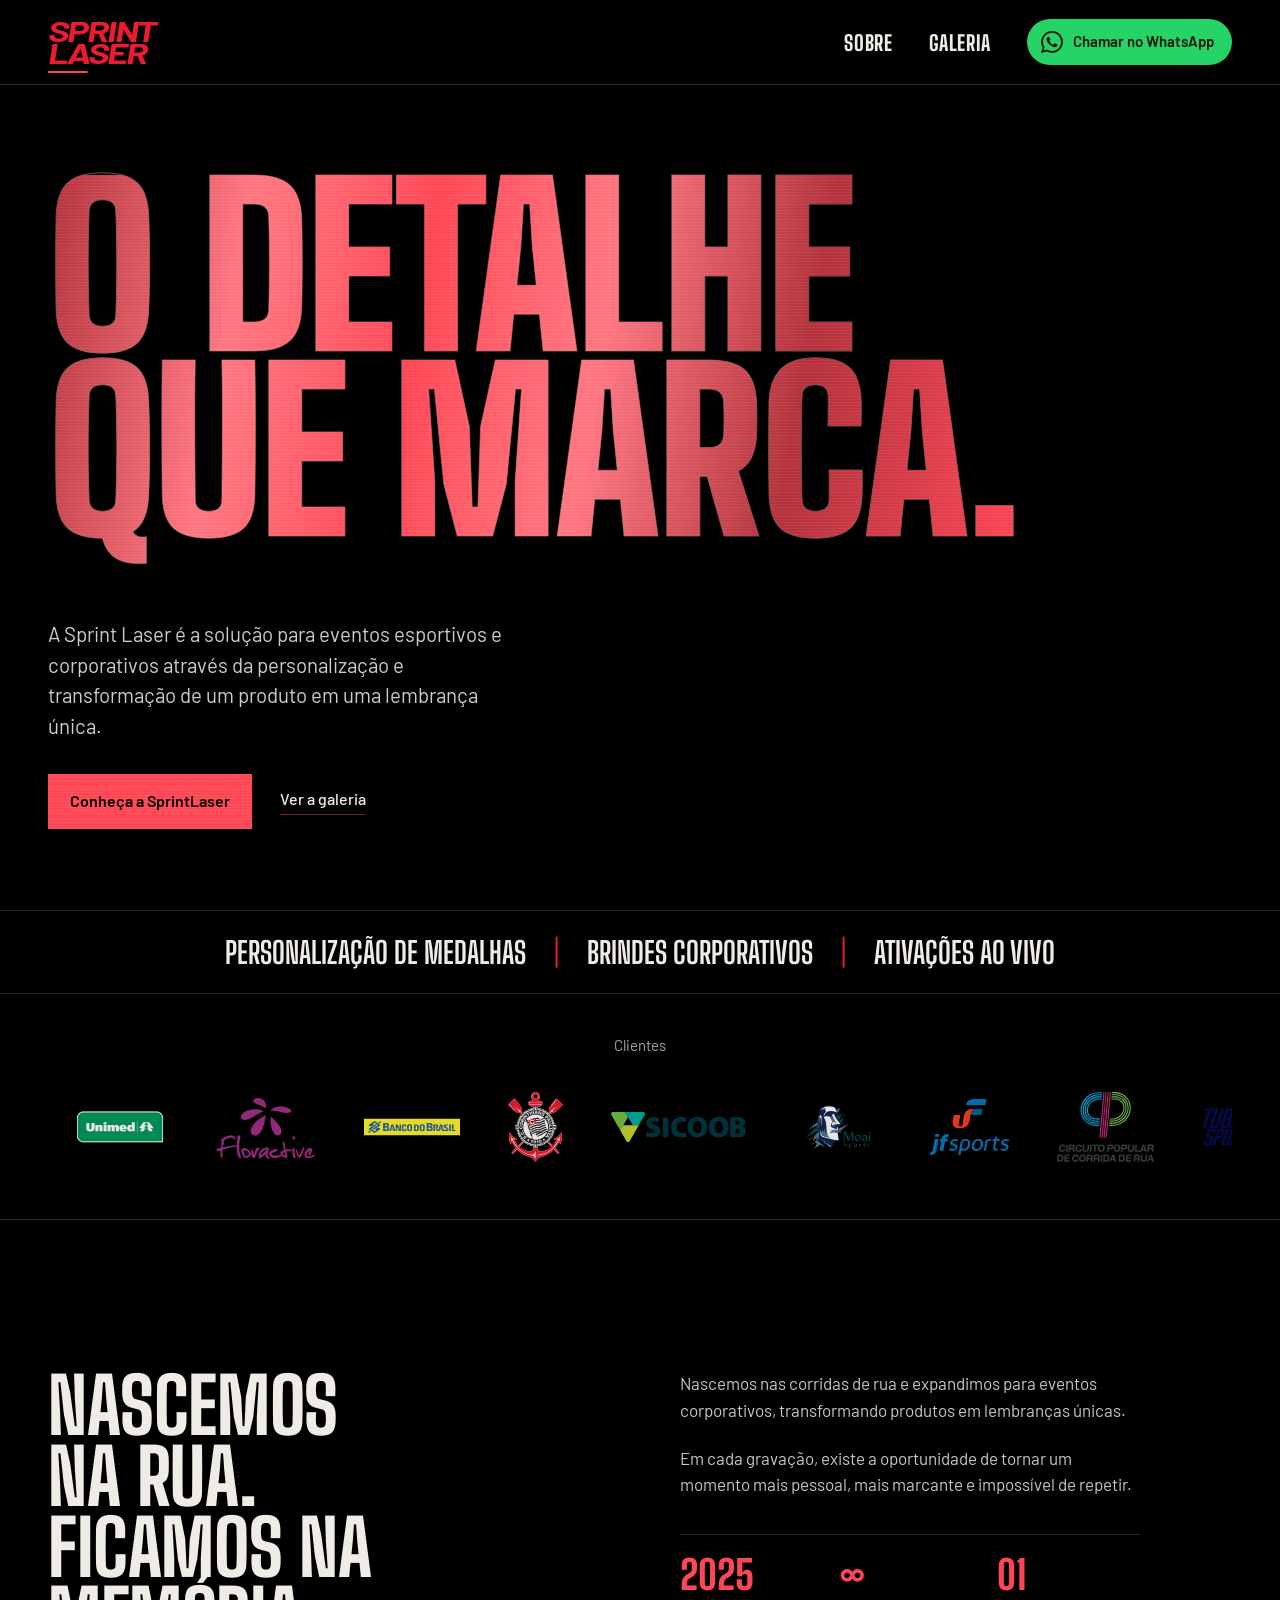
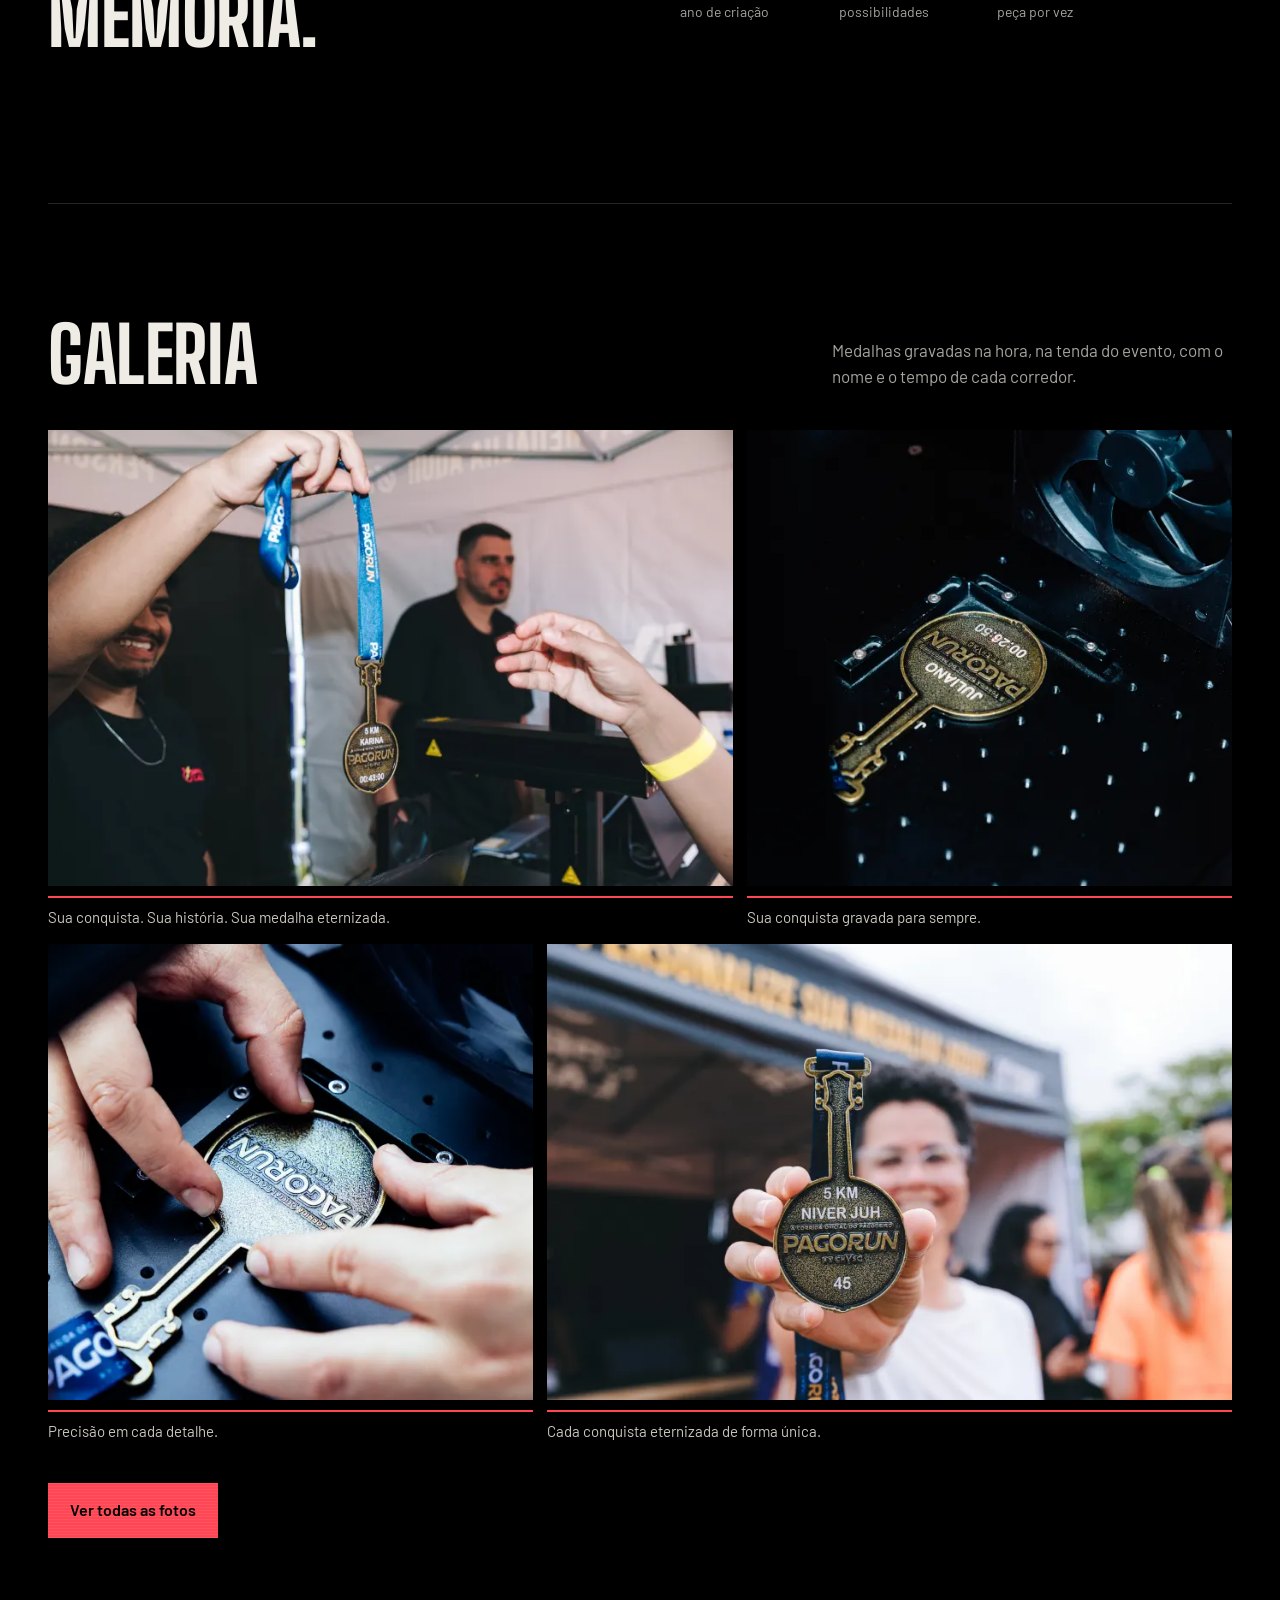
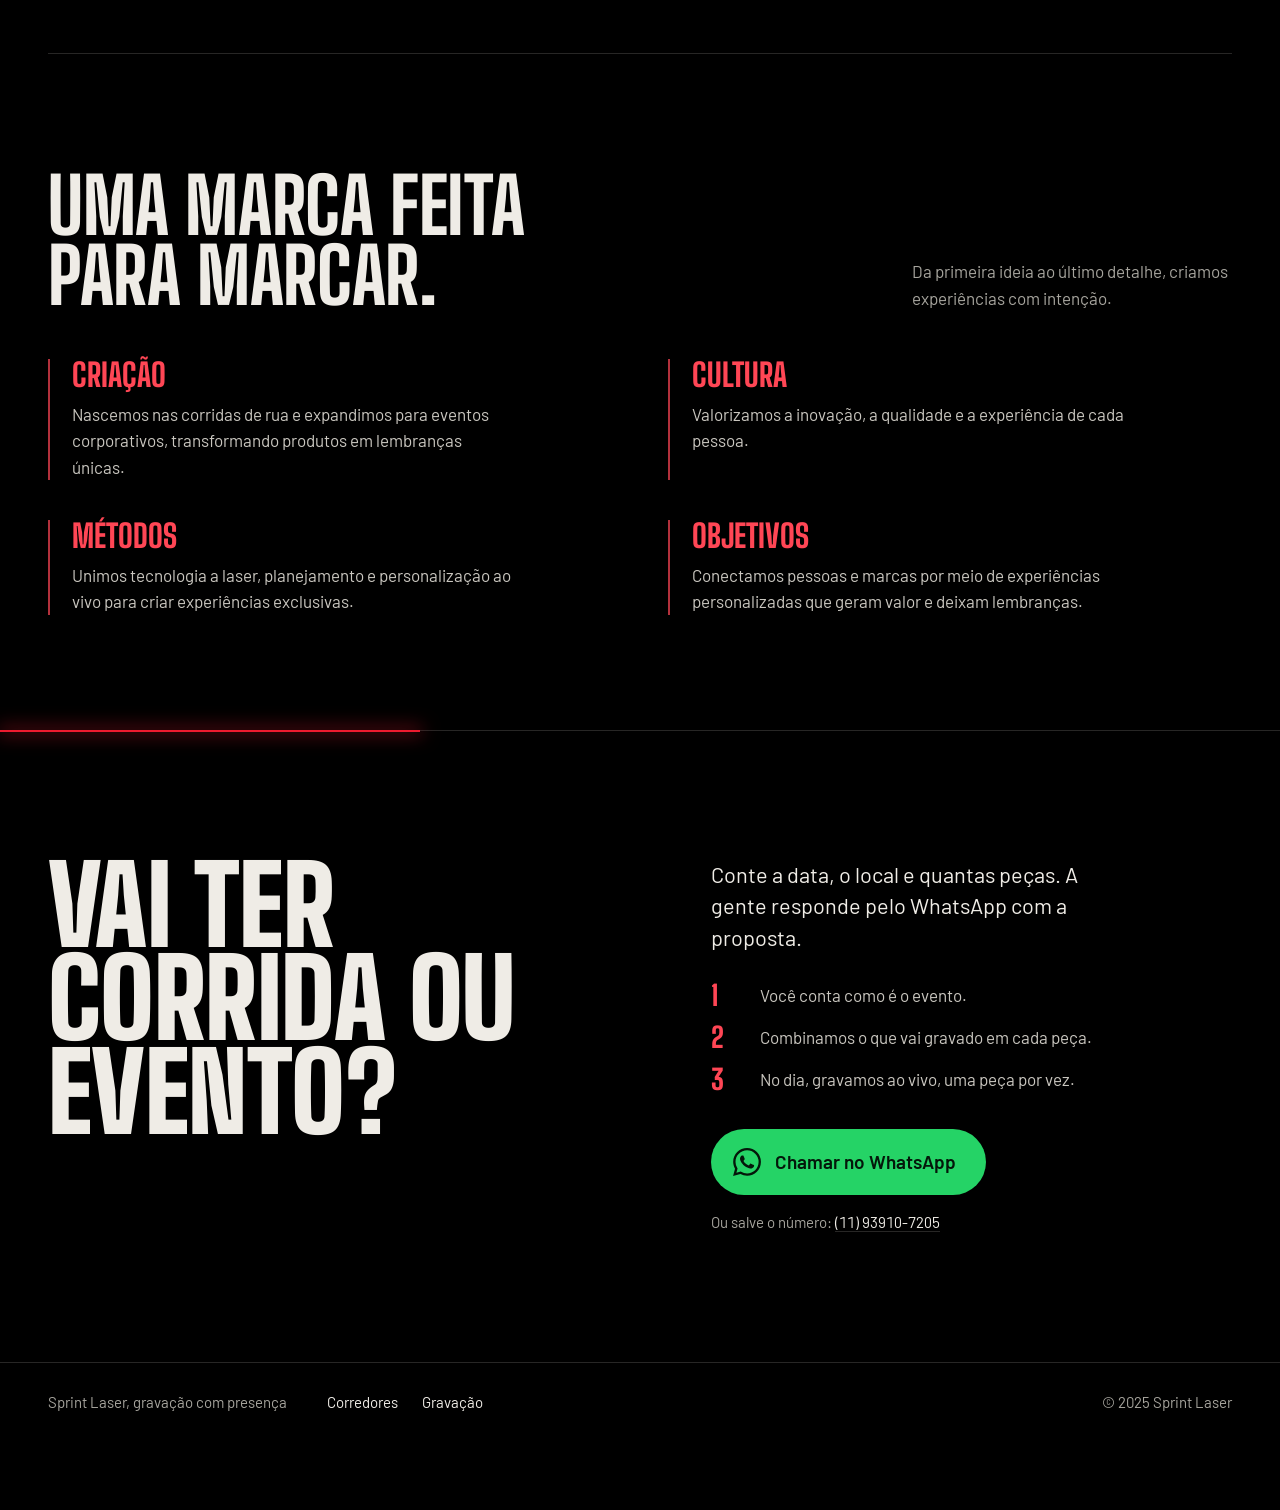
==== commit 909f3b70: "Atualização design whatsapp Co-Authored-By: Claude Opus 5.5 <noreply@anthropic.com>" ====
--- a/index.html
+++ b/index.html
@@ -143,7 +143,7 @@
 
 		<footer><div class="shell"><div class="footer-main"><span>Sprint Laser, gravação com presença</span><nav class="footer-nav" aria-label="Outras páginas"><a href="cadastro.html">Corredores</a><a href="gravador.html">Gravação</a></nav></div><span>© 2025 Sprint Laser</span></div></footer>
 	</div>
-	<a class="wa-float" href="https://wa.me/5511939107205?text=Ol%C3%A1%2C%20gostaria%20de%20conhecer%20melhor%20os%20servi%C3%A7os%20da%20Sprint%20Laser." target="_blank" rel="noopener noreferrer" aria-label="Falar com a Sprint Laser no WhatsApp"><svg aria-hidden="true" focusable="false"><use href="#icone-whatsapp"/></svg></a>
+	<a class="wa-float" data-wa-float href="https://wa.me/5511939107205?text=Ol%C3%A1%2C%20gostaria%20de%20conhecer%20melhor%20os%20servi%C3%A7os%20da%20Sprint%20Laser." target="_blank" rel="noopener noreferrer" aria-label="Falar com a Sprint Laser no WhatsApp"><svg aria-hidden="true" focusable="false"><use href="#icone-whatsapp"/></svg></a>
 	<script>
 		// Faixa de clientes: letreiro contínuo por CSS (transform), em vez de mudar o scrollLeft a cada quadro.
 		const partnersTrack = document.querySelector("[data-partners-track]");
@@ -163,6 +163,12 @@
 
 		if (document.readyState === "complete") setupPartners();
 		else window.addEventListener("load", setupPartners);
+
+		// Botão flutuante do WhatsApp: aparece só depois que o hero (que já tem o botão no topo) sai da tela
+		const waFloat = document.querySelector("[data-wa-float]");
+		new IntersectionObserver(([entry]) => {
+			waFloat.classList.toggle("is-visible", !entry.isIntersecting);
+		}).observe(document.querySelector(".hero"));
 	</script>
 </body>
 </html>
--- a/assets/css/site.css
+++ b/assets/css/site.css
@@ -22,6 +22,8 @@
 	--metal-destaque:
 		var(--escovado),
 		linear-gradient(100deg, var(--cor-destaque-escura) 0%, var(--cor-destaque-clara) 20%, var(--cor-destaque) 38%, var(--cor-destaque-clara) 56%, var(--cor-destaque-escura) 76%, var(--cor-destaque) 100%);
+
+	--ease-out: cubic-bezier(0.23, 1, 0.32, 1); /* resposta rápida ao toque */
 
 	--header-h: 84px;
 	--gutter: clamp(16px, 4vw, 48px);
@@ -135,16 +137,18 @@
 .nav .nav-cta {
 	align-items: center;
 	background: var(--whatsapp);
+	border-radius: 999px;
 	color: #04170a;
 	display: inline-flex;
 	font-size: 15px;
 	font-weight: 600;
 	gap: 10px;
-	padding: 11px 16px;
-	transition: background .2s ease;
+	padding: 11px 18px 11px 14px;
+	transition: background .2s ease, transform 160ms var(--ease-out);
 	white-space: nowrap;
 }
 .nav .nav-cta:hover { background: #5ee88c; color: #04170a; }
+.nav .nav-cta:active { transform: scale(.97); }
 .nav .nav-cta svg { flex: 0 0 auto; height: 22px; width: 22px; }
 
 /* Hero */
@@ -380,16 +384,18 @@
 .wa-button {
 	align-items: center;
 	background: var(--whatsapp);
+	border-radius: 999px;
 	color: #04170a;
 	display: inline-flex;
 	font-size: 19px;
 	font-weight: 600;
 	gap: 14px;
-	padding: 18px 28px 18px 22px;
-	transition: background .2s ease, transform .2s ease;
+	padding: 18px 30px 18px 22px;
+	transition: background .2s ease, transform 160ms var(--ease-out);
 }
 .wa-button svg { flex: 0 0 auto; height: 28px; width: 28px; }
-.wa-button:hover { background: #5ee88c; transform: translateY(-2px); }
+.wa-button:hover { background: #5ee88c; }
+.wa-button:active { transform: scale(.97); }
 .contact-phone { color: var(--muted); font-size: 15px; margin: 16px 0 0; }
 .contact-phone a { border-bottom: 1px solid var(--line); color: var(--paper); font-variant-numeric: tabular-nums; }
 .contact-phone a:hover { border-color: var(--paper); }
@@ -407,12 +413,15 @@
 	justify-content: center;
 	position: fixed;
 	right: calc(20px + env(safe-area-inset-right));
-	transition: background .2s ease, transform .2s ease;
+	transition: opacity 250ms var(--ease-out), transform 250ms var(--ease-out), background .2s ease;
 	width: 56px;
 	z-index: 20;
 }
 .wa-float svg { height: 30px; width: 30px; }
-.wa-float:hover { background: #5ee88c; transform: scale(1.06); }
+.wa-float:hover { background: #5ee88c; }
+.wa-float:active { transform: scale(.95); }
+/* Na index o topo já tem o botão: a bolinha só aparece depois que o hero sai da tela (script na index.html) */
+.wa-float[data-wa-float]:not(.is-visible) { opacity: 0; pointer-events: none; transform: scale(.9) translateY(8px); }
 
 /* Rodapé */
 footer { background: rgba(0, 0, 0, .82); border-top: 1px solid var(--line); color: var(--muted); font-size: 15px; padding: 28px 0 96px; }
@@ -482,6 +491,6 @@
 	.etch-beam { animation: none; display: none; }
 	.photo-link img { transition: none; }
 	.photo-link:hover img { transform: none; }
-	.wa-button:hover, .wa-float:hover { transform: none; }
+	.nav .nav-cta:active, .wa-button:active, .wa-float:active, .wa-float[data-wa-float]:not(.is-visible) { transform: none; }
 	.nav a:not(.nav-cta)::after { transition: none; }
 }
